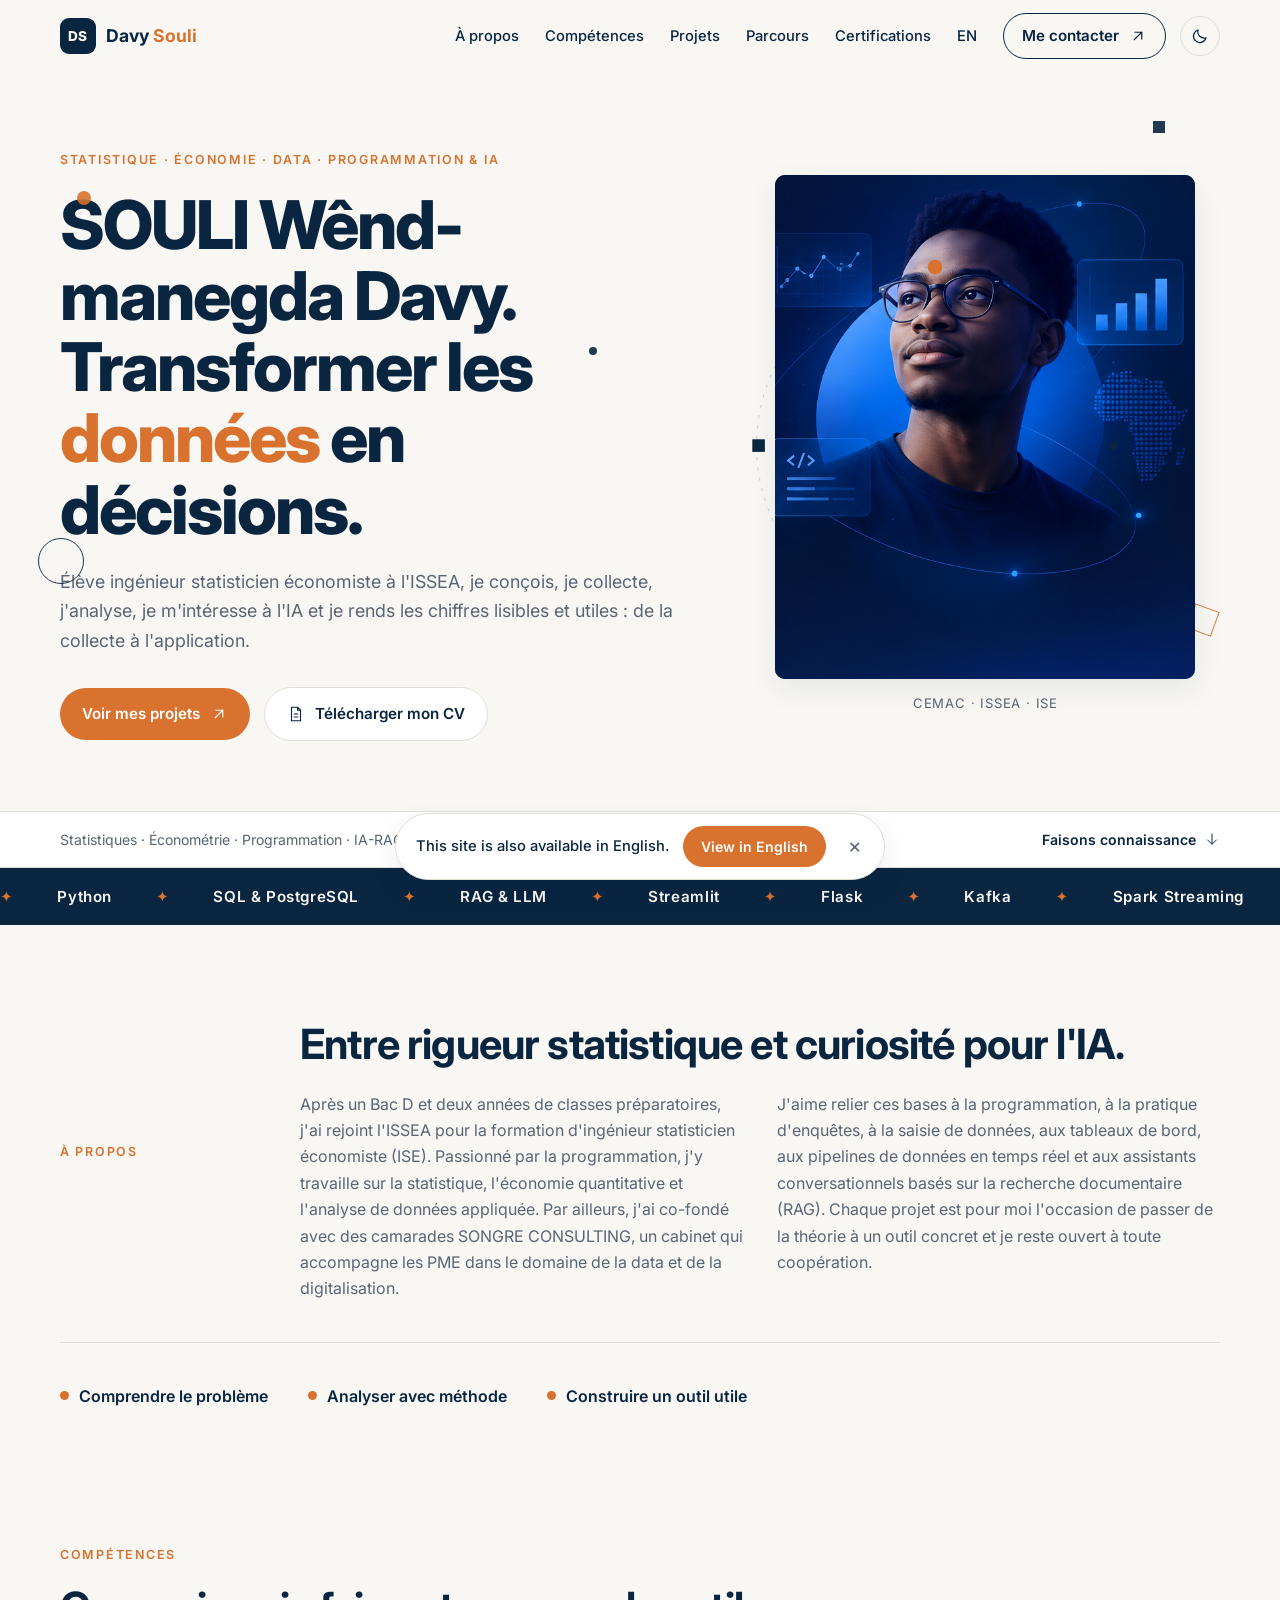
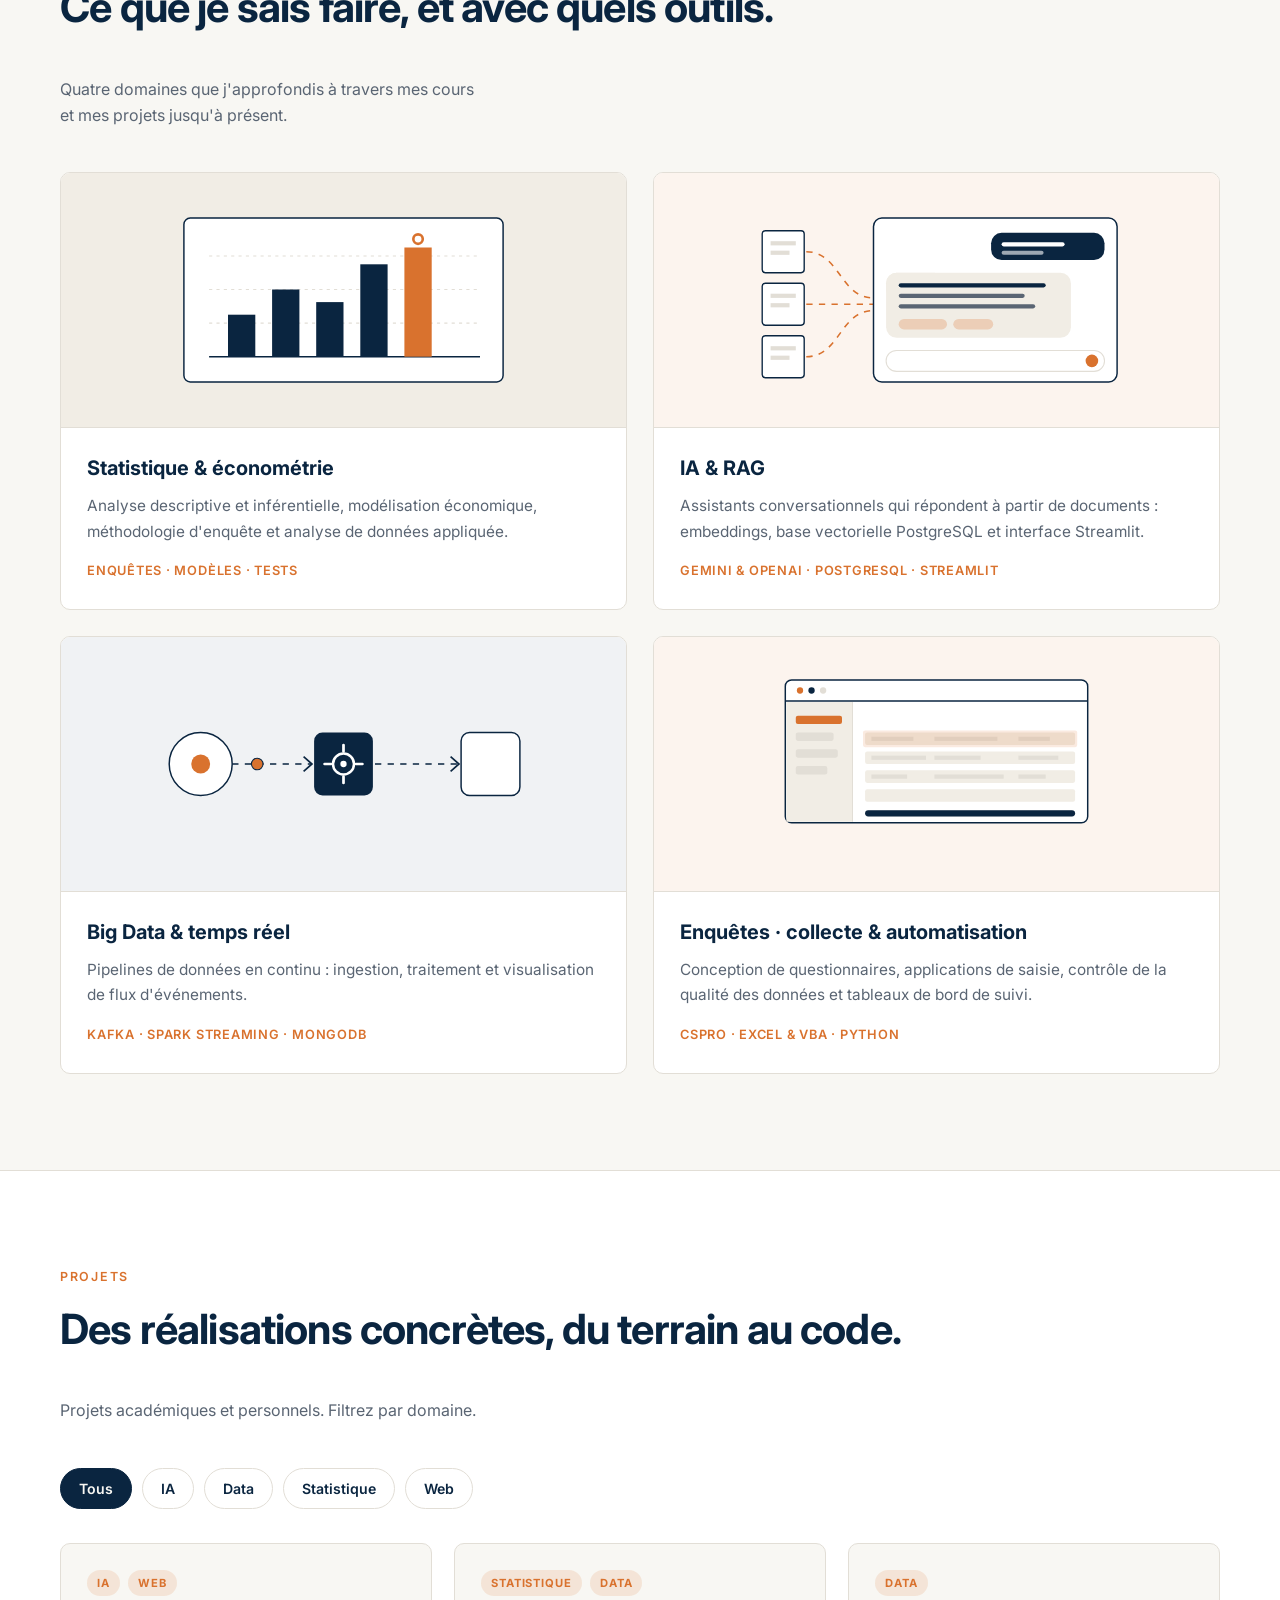
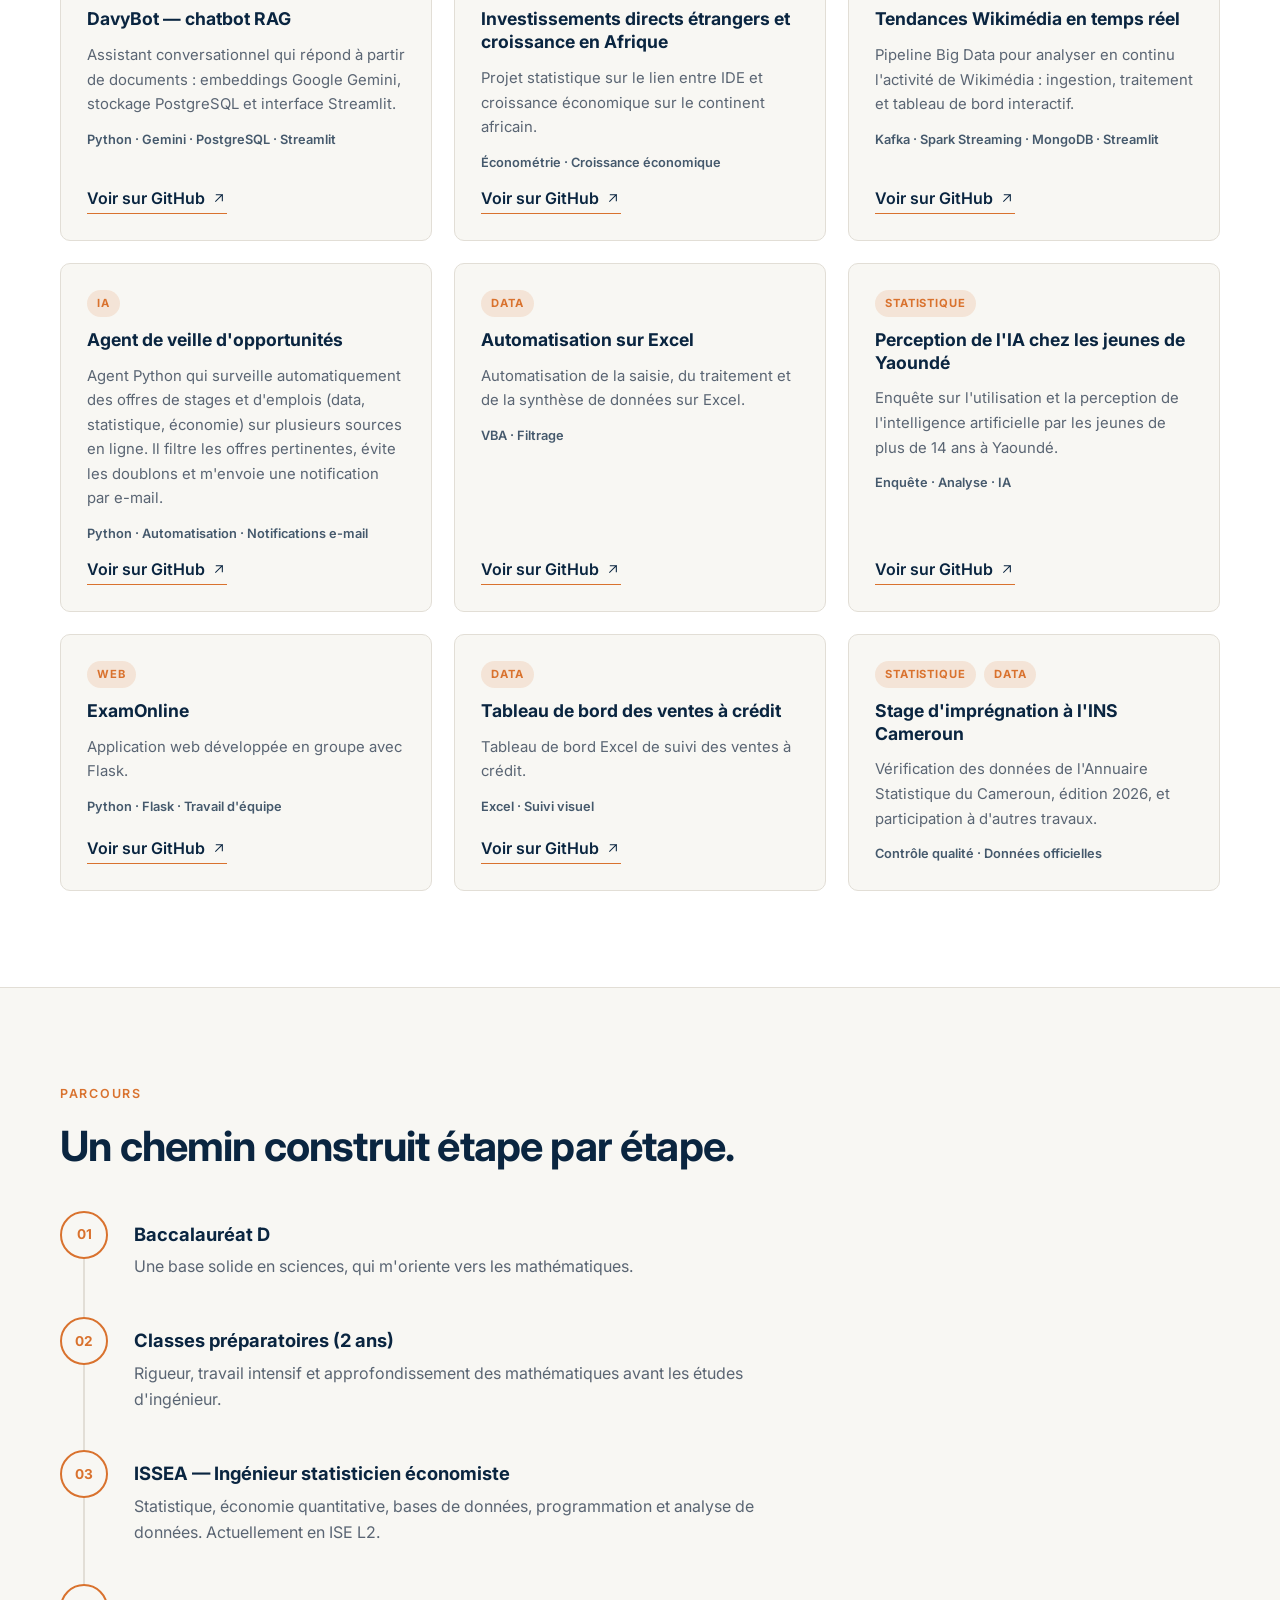
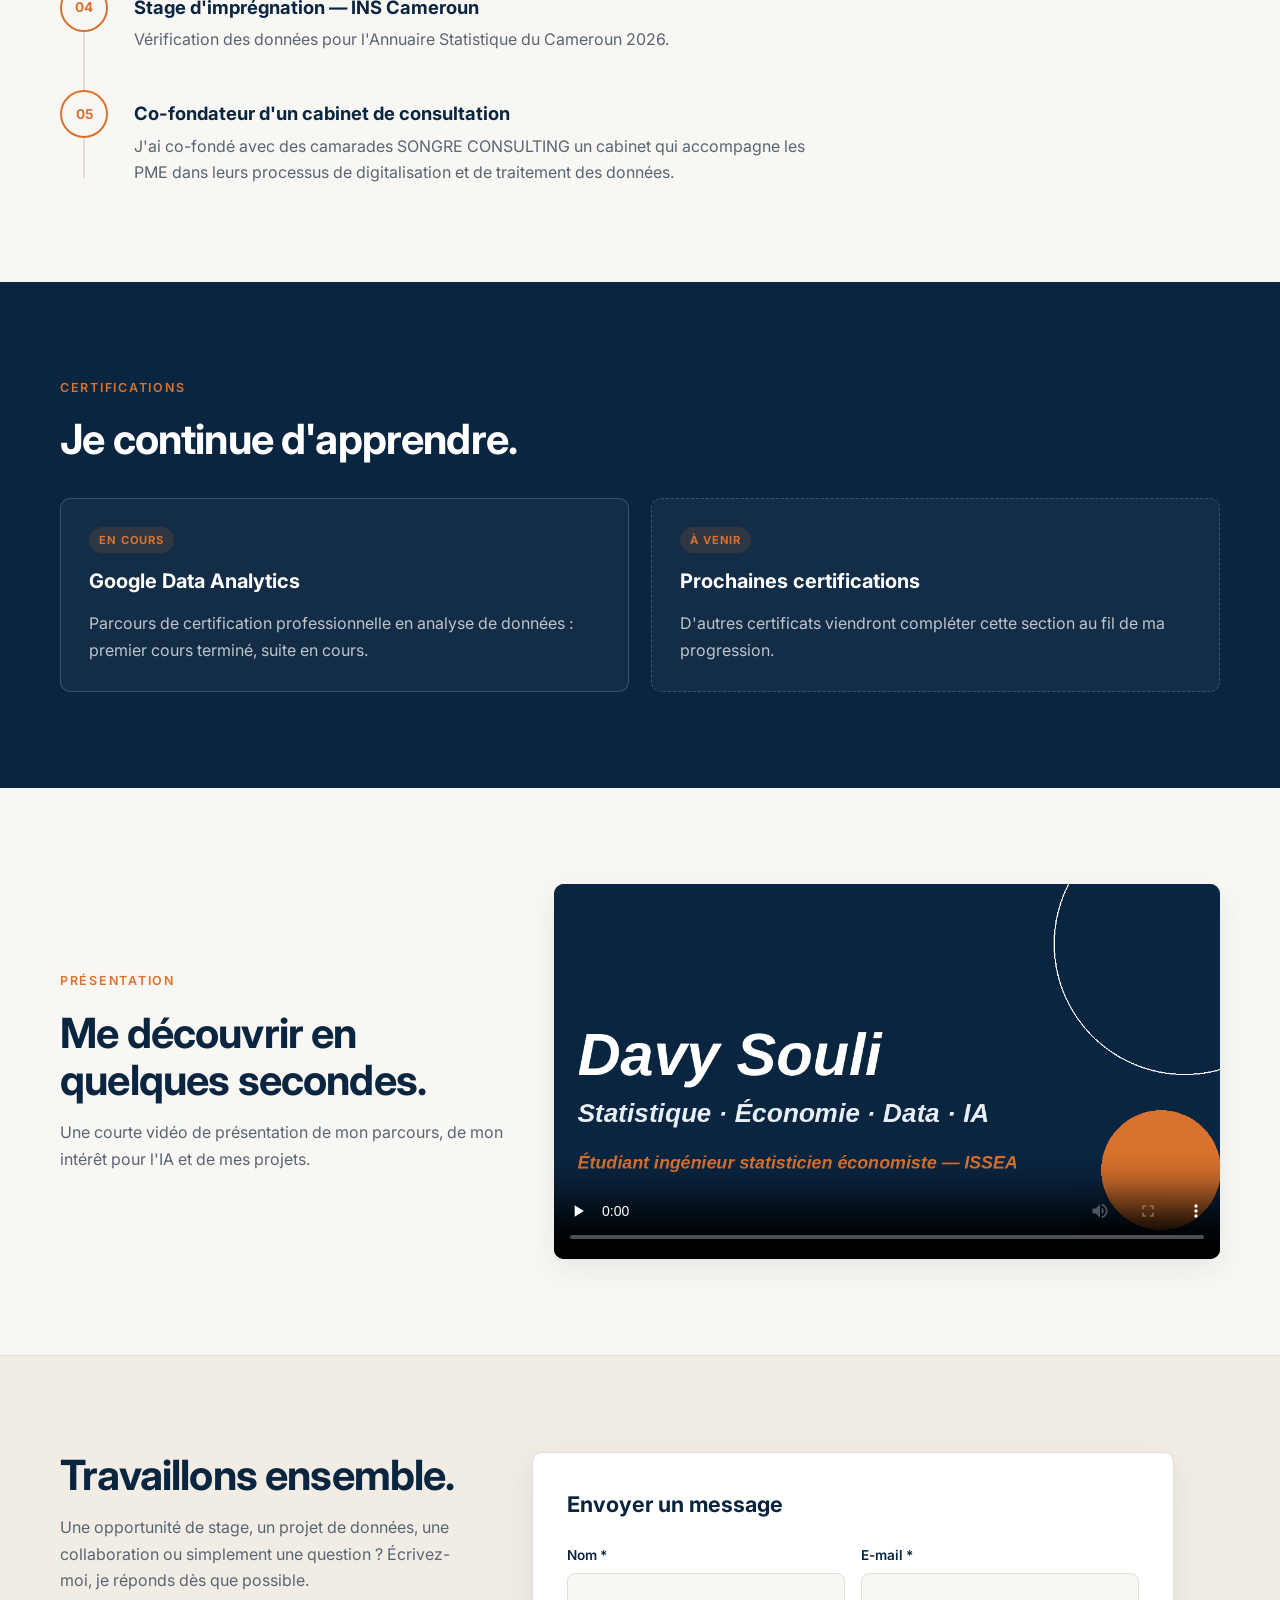
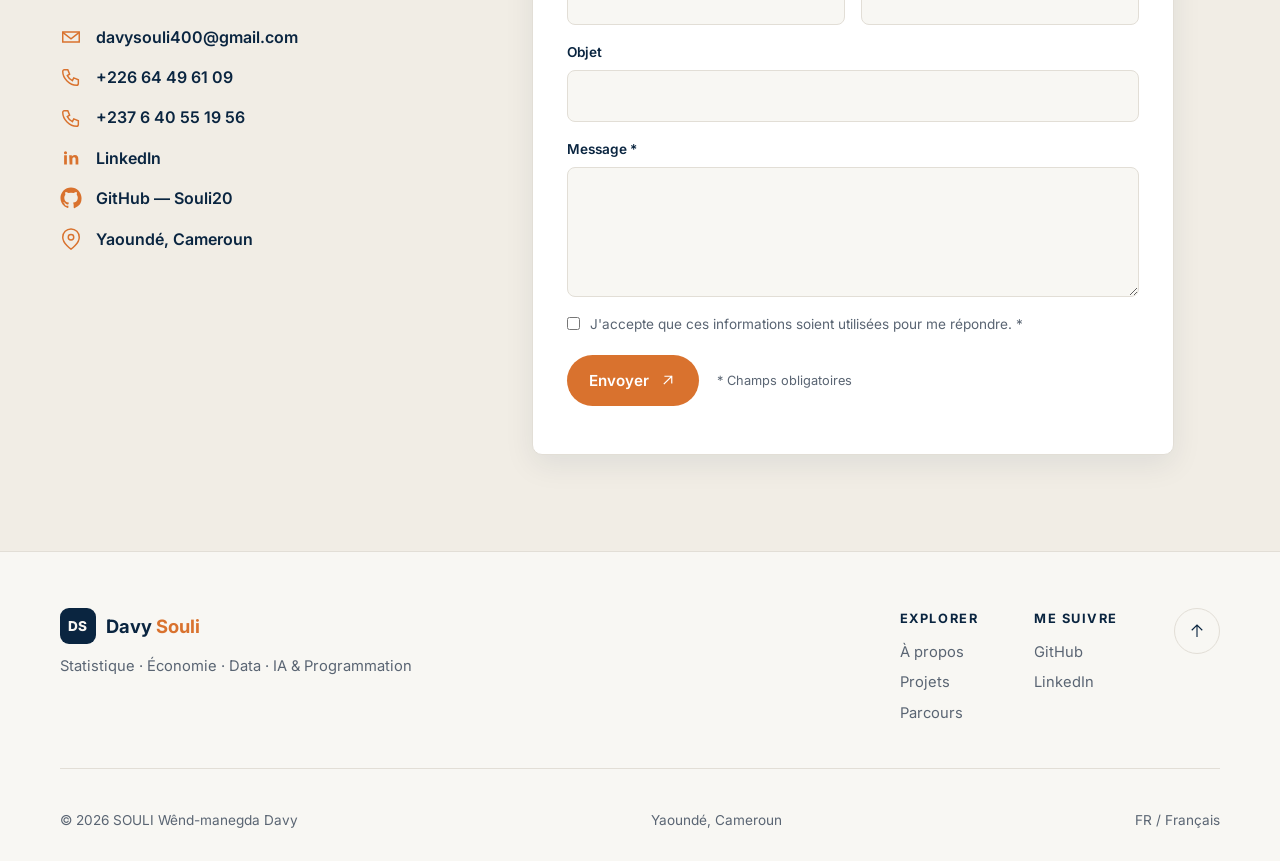
==== index.html @ 1dbe57d5 "Ajout du bandeau de langue" ====
<!DOCTYPE html>
<html lang="fr">
<head>
<meta charset="UTF-8">
<meta name="viewport" content="width=device-width, initial-scale=1, viewport-fit=cover">

<title>Davy Souli | Élève ingénieur statisticien économiste (ISSEA)</title>
<meta name="description" content="Portfolio de Davy Souli, élève ingénieur statisticien économiste à l'ISSEA : statistique, data science, IA (RAG) et Big Data.">
<meta name="author" content="Davy Souli">
<meta name="google-site-verification" content="dTtX0P2SXlmdeVynz155QUsNLPnaqSZs-mEBU37M_cE" />
<meta name="robots" content="index, follow, max-image-preview:large">
<link rel="canonical" href="https://souli20.github.io/porteflio/">

<link rel="alternate" hreflang="fr" href="https://souli20.github.io/porteflio/">
<link rel="alternate" hreflang="en" href="https://souli20.github.io/porteflio/en/">
<link rel="alternate" hreflang="x-default" href="https://souli20.github.io/porteflio/">

<!-- Open Graph -->
<meta property="og:type" content="website">
<meta property="og:url" content="https://souli20.github.io/porteflio/">
<meta property="og:title" content="Davy Souli | Statistique, Économie, Data &amp; IA">
<meta property="og:description" content="Portfolio d'un élève ingénieur statisticien économiste : projets, certifications et parcours.">
<meta property="og:image" content="https://souli20.github.io/porteflio/assets/img/og-image.png">
<meta property="og:image:width" content="1200">
<meta property="og:image:height" content="630">
<meta property="og:image:alt" content="Portfolio de Davy Souli — Statistique, Économie, Data et IA">
<meta property="og:locale" content="fr_FR">
<meta property="og:locale:alternate" content="en_US">
<meta property="og:site_name" content="Portfolio de Davy Souli">

<!-- Twitter / X -->
<meta name="twitter:card" content="summary_large_image">
<meta name="twitter:title" content="Davy Souli | Statistique, Économie, Data &amp; IA">
<meta name="twitter:description" content="Portfolio d'un élève ingénieur statisticien économiste : projets, certifications et parcours.">
<meta name="twitter:image" content="https://souli20.github.io/porteflio/assets/img/og-image.png">

<meta name="theme-color" content="#0A2540">
<link rel="icon" href="assets/img/davy_im.jpeg" type="image/jpeg">
<link rel="apple-touch-icon" href="assets/img/davy_im.jpeg">
<link rel="manifest" href="site.webmanifest">

<link rel="preconnect" href="https://fonts.googleapis.com">
<link rel="preconnect" href="https://fonts.gstatic.com" crossorigin>
<link href="https://fonts.googleapis.com/css2?family=Inter:wght@400;500;600;700;800&display=swap" rel="stylesheet">

<script>
  document.documentElement.classList.add('js');
  try { var t = localStorage.getItem('theme'); if (t) document.documentElement.setAttribute('data-theme', t); } catch (e) {}
</script>
<link rel="stylesheet" href="assets/css/style.css">

<script type="application/ld+json">
{
  "@context": "https://schema.org",
  "@graph": [
    {
      "@type": "Person",
      "@id": "https://souli20.github.io/porteflio/#person",
      "name": "Davy Souli",
      "alternateName": ["SOULI Wênd-Manegda Davy", "Wênd-Manegda Davy Souli"],
      "url": "https://souli20.github.io/porteflio/",
      "jobTitle": "Élève ingénieur statisticien économiste",
      "affiliation": {
        "@type": "EducationalOrganization",
        "name": "Institut Sous-régional de Statistique et d'Économie Appliquée (ISSEA)"
      },
      "knowsAbout": ["Statistique", "Économie quantitative", "Data science", "Intelligence artificielle", "RAG", "Big Data", "Analyse de données", "Programmation"],
      "sameAs": [
        "https://github.com/Souli20",
        "https://www.linkedin.com/in/davy-souli-b00907375"
      ]
    },
    {
      "@type": "WebSite",
      "@id": "https://souli20.github.io/porteflio/#website",
      "url": "https://souli20.github.io/porteflio/",
      "name": "Portfolio de Davy Souli",
      "inLanguage": "fr-FR",
      "publisher": { "@id": "https://souli20.github.io/porteflio/#person" }
    },
    {
      "@type": "ProfilePage",
      "@id": "https://souli20.github.io/porteflio/#webpage",
      "url": "https://souli20.github.io/porteflio/",
      "name": "Davy Souli — Portfolio",
      "isPartOf": { "@id": "https://souli20.github.io/porteflio/#website" },
      "mainEntity": { "@id": "https://souli20.github.io/porteflio/#person" },
      "inLanguage": "fr-FR"
    }
  ]
}
</script>
</head>

<body id="top">
<div id="prog" aria-hidden="true"></div>

<svg width="0" height="0" style="position:absolute" aria-hidden="true" focusable="false">
  <symbol id="i-arrow-ur" viewBox="0 0 24 24"><path d="M7 17 17 7M8 7h9v9" fill="none" stroke="currentColor" stroke-width="1.6" stroke-linecap="square"/></symbol>
  <symbol id="i-arrow-down" viewBox="0 0 24 24"><path d="M12 4v16M5 13l7 7 7-7" fill="none" stroke="currentColor" stroke-width="1.5"/></symbol>
  <symbol id="i-arrow-up" viewBox="0 0 24 24"><path d="M12 20V4M5 11l7-7 7 7" fill="none" stroke="currentColor" stroke-width="1.5"/></symbol>
  <symbol id="i-chevron" viewBox="0 0 24 24"><path d="m6 9 6 6 6-6" fill="none" stroke="currentColor" stroke-width="1.6"/></symbol>
  <symbol id="i-moon" viewBox="0 0 24 24"><path d="M20 14.5A8.5 8.5 0 0 1 9.5 4a8.5 8.5 0 1 0 10.5 10.5z" fill="none" stroke="currentColor" stroke-width="1.6" stroke-linejoin="round"/></symbol>
  <symbol id="i-github" viewBox="0 0 24 24"><path d="M12 .5C5.65.5.5 5.65.5 12c0 5.08 3.29 9.39 7.86 10.91.58.1.79-.25.79-.56v-2c-3.2.7-3.87-1.37-3.87-1.37-.52-1.33-1.28-1.69-1.28-1.69-1.04-.71.08-.7.08-.7 1.15.08 1.76 1.18 1.76 1.18 1.03 1.76 2.7 1.25 3.36.96.1-.75.4-1.25.73-1.54-2.55-.29-5.24-1.28-5.24-5.68 0-1.25.45-2.28 1.18-3.08-.12-.29-.51-1.46.11-3.04 0 0 .97-.31 3.17 1.18a11 11 0 0 1 5.78 0c2.2-1.49 3.17-1.18 3.17-1.18.62 1.58.23 2.75.11 3.04.74.8 1.18 1.83 1.18 3.08 0 4.41-2.7 5.38-5.26 5.67.41.36.78 1.06.78 2.14v3.17c0 .31.21.67.8.56A11.5 11.5 0 0 0 23.5 12C23.5 5.65 18.35.5 12 .5z" fill="currentColor"/></symbol>
  <symbol id="i-linkedin" viewBox="0 0 24 24"><path d="M4.500 9h3v10h-3zM6 4.500a1.700 1.700 0 1 1 0 3.400 1.700 1.700 0 0 1 0-3.400zM10 9h2.900v1.400c.5-.9 1.600-1.700 3.200-1.700 3 0 3.900 1.900 3.900 4.700V19h-3v-5c0-1.300-.1-2.700-1.700-2.700s-1.800 1.300-1.800 2.600V19h-3z" fill="currentColor"/></symbol>
  <symbol id="i-mail" viewBox="0 0 24 24"><path d="M3 6.500h18v11H3z M3 7l9 7 9-7" fill="none" stroke="currentColor" stroke-width="1.6"/></symbol>
  <symbol id="i-pin" viewBox="0 0 24 24"><path d="M21 10c0 7-9 13-9 13s-9-6-9-13a9 9 0 0 1 18 0z" fill="none" stroke="currentColor" stroke-width="1.6"/><circle cx="12" cy="10" r="3" fill="none" stroke="currentColor" stroke-width="1.6"/></symbol>
  <symbol id="i-doc" viewBox="0 0 24 24"><path d="M6 3h8l4 4v14H6z M14 3v4h4 M9 12h6 M9 16h6" fill="none" stroke="currentColor" stroke-width="1.5" stroke-linejoin="round"/></symbol>
</svg>

<a class="skip" href="#main">Aller au contenu</a>

<header class="nav" id="nav">
  <div class="wrap nav-in">
    <a class="brand" href="#top" aria-label="Davy Souli — Retour à l'accueil">
      <span class="brand-mark" aria-hidden="true">DS</span>
      <span class="brand-text">Davy<span class="accent"> Souli</span></span>
    </a>
    <nav class="nav-links" id="nav-links" aria-label="Navigation principale">
      <a href="#a-propos">À propos</a>
      <a href="#competences">Compétences</a>
      <a href="#projets">Projets</a>
      <a href="#parcours">Parcours</a>
      <a href="#certifications">Certifications</a>
      <a href="en/index.html" hreflang="en" lang="en">EN</a>
      <a class="btn btn-ghost" href="#contact"><span>Me contacter</span><svg aria-hidden="true"><use href="#i-arrow-ur"/></svg></a>
    </nav>
    <button class="icon-btn" id="theme-toggle" type="button" aria-label="Basculer entre mode clair et sombre"><svg aria-hidden="true"><use href="#i-moon"/></svg></button>
    <button class="nav-toggle" id="nav-toggle" type="button" aria-expanded="false" aria-controls="nav-links" aria-label="Ouvrir le menu"><span></span><span></span></button>
  </div>
</header>

<main id="main">

<!-- ACCUEIL -->
<section class="s-hero" id="accueil">
  <div class="shapes" aria-hidden="true"><i></i><i></i><i></i><i></i><i></i></div>
  <div class="wrap hero-grid">
    <div class="hero-text">
      <p class="eyebrow">Statistique · Économie · Data · Programmation &amp; IA</p>
      <h1>SOULI Wênd-manegda Davy.<br>Transformer les <span class="accent">données</span> en décisions.</h1>
      <p class="lead">Élève ingénieur statisticien économiste à l'ISSEA, je conçois, je collecte, j'analyse, je m'intéresse à l'IA et je rends les chiffres lisibles et utiles : de la collecte à l'application.</p>
      <div class="actions">
        <a class="btn btn-orange" href="#projets"><span>Voir mes projets</span><svg aria-hidden="true"><use href="#i-arrow-ur"/></svg></a>
        <a class="btn btn-line" href="assets/docs/cv-davy-souli.pdf" download><svg aria-hidden="true"><use href="#i-doc"/></svg><span>Télécharger mon CV</span></a>
      </div>
    </div>
    <figure class="hero-fig">
      <div class="portrait">
        <span class="initials" aria-hidden="true">DS</span>
        <img src="assets/img/im_accueil.png" width="520" height="620" alt="Portrait de Davy Souli" fetchpriority="high" onerror="this.remove()">
      </div>
      <svg class="orbit" viewBox="0 0 400 400" aria-hidden="true">
        <circle cx="200" cy="200" r="170" fill="none" stroke="currentColor" stroke-opacity=".18" stroke-dasharray="3 7"/>
        <g class="spin"><circle cx="200" cy="30" r="7" fill="#D9722E"/><circle cx="370" cy="200" r="4" fill="#0A2540"/><rect x="26" y="194" width="12" height="12" fill="#0A2540"/></g>
      </svg>
      <figcaption>CEMAC · ISSEA · ISE</figcaption>
    </figure>
  </div>
  <div class="strip">
    <div class="wrap strip-in">
      <p>Statistiques · Économétrie · Programmation · IA-RAG · Big Data</p>
      <a href="#a-propos">Faisons connaissance<svg aria-hidden="true"><use href="#i-arrow-down"/></svg></a>
    </div>
  </div>
</section>

<div class="marq" aria-hidden="true">
  <div class="marq-track">
    <span>Python</span><span>SQL &amp; PostgreSQL</span><span>RAG &amp; LLM</span><span>Streamlit</span><span>Flask</span><span>Kafka</span><span>Spark Streaming</span><span>MongoDB</span><span>CSPro</span><span>Excel &amp; VBA</span><span>Économétrie</span><span>Enquêtes</span>
    <span>Python</span><span>SQL &amp; PostgreSQL</span><span>RAG &amp; LLM</span><span>Streamlit</span><span>Flask</span><span>Kafka</span><span>Spark Streaming</span><span>MongoDB</span><span>CSPro</span><span>Excel &amp; VBA</span><span>Économétrie</span><span>Enquêtes</span>
  </div>
</div>

<!-- À PROPOS -->
<section class="s-about" id="a-propos">
  <div class="wrap about-grid">
    <p class="eyebrow">À propos</p>
    <div class="about-main">
      <h2 class="h2 rv">Entre rigueur statistique et curiosité pour l'IA.</h2>
      <div class="two-col rv">
        <p>Après un Bac D et deux années de classes préparatoires, j'ai rejoint l'ISSEA pour la formation d'ingénieur statisticien économiste (ISE). Passionné par la programmation, j'y travaille sur la statistique, l'économie quantitative et l'analyse de données appliquée. Par ailleurs, j'ai co-fondé avec des camarades SONGRE CONSULTING, un cabinet qui accompagne les PME dans le domaine de la data et de la digitalisation.</p>
        <p>J'aime relier ces bases à la programmation, à la pratique d'enquêtes, à la saisie de données, aux tableaux de bord, aux pipelines de données en temps réel et aux assistants conversationnels basés sur la recherche documentaire (RAG). Chaque projet est pour moi l'occasion de passer de la théorie à un outil concret et je reste ouvert à toute coopération.</p>
      </div>
    </div>
  </div>
  <div class="wrap">
    <hr class="rule">
    <ul class="intents rv">
      <li>Comprendre le problème</li>
      <li>Analyser avec méthode</li>
      <li>Construire un outil utile</li>
    </ul>
  </div>
</section>

<!-- COMPÉTENCES -->
<section class="s-skills" id="competences">
  <div class="wrap">
    <p class="eyebrow">Compétences</p>
    <div class="sv-head">
      <h2 class="h2 rv">Ce que je sais faire, et avec quels outils.</h2>
      <p class="muted rv">Quatre domaines que j'approfondis à travers mes cours et mes projets jusqu'à présent.</p>
    </div>

    <div class="cards">

      <article class="card rv">
        <div class="card-art t1">
          <svg class="art" viewBox="0 0 400 200" role="img" aria-label="Illustration animée : graphique statistique en construction">
            <g class="bob">
              <rect x="48" y="22" width="304" height="156" rx="6" fill="var(--paper)" stroke="var(--navy)" stroke-width="1.4"/>
              <g stroke="var(--line)" stroke-width="1" stroke-dasharray="3 4"><path d="M72 122H330M72 90H330M72 58H330"/></g>
              <path d="M72 154H330" stroke="var(--navy)" stroke-width="1.4"/>
              <rect class="bb b1" x="90" y="114" width="26" height="40" fill="var(--navy)"/>
              <rect class="bb b2" x="132" y="90" width="26" height="64" fill="var(--navy)"/>
              <rect class="bb b3" x="174" y="102" width="26" height="52" fill="var(--navy)"/>
              <rect class="bb b4" x="216" y="66" width="26" height="88" fill="var(--navy)"/>
              <rect class="bb b5" x="258" y="50" width="26" height="104" fill="var(--orange)"/>
              <path class="ln" d="M103 104 145 80l42 12 42-36 42-14" fill="none" stroke="var(--orange)" stroke-width="3" stroke-linecap="round" stroke-linejoin="round"/>
              <circle class="pt" cx="271" cy="42" r="4.500" fill="var(--paper)" stroke="var(--orange)" stroke-width="2.500"/>
            </g>
          </svg>
        </div>
        <div class="card-body">
          <h3>Statistique &amp; économétrie</h3>
          <p>Analyse descriptive et inférentielle, modélisation économique, méthodologie d'enquête et analyse de données appliquée.</p>
          <p class="card-foot">Enquêtes · Modèles · Tests</p>
        </div>
      </article>

      <article class="card rv">
        <div class="card-art t2">
          <svg class="art" viewBox="0 0 400 200" role="img" aria-label="Illustration animée : un agent IA qui répond à partir de documents">
            <g fill="var(--paper)" stroke="var(--navy)" stroke-width="1.3">
              <rect class="bob" x="34" y="34" width="40" height="40" rx="3"/><rect class="bob d2" x="34" y="84" width="40" height="40" rx="3"/><rect class="bob d3" x="34" y="134" width="40" height="40" rx="3"/>
            </g>
            <g fill="var(--line)"><rect x="42" y="44" width="24" height="4"/><rect x="42" y="53" width="18" height="4"/><rect x="42" y="94" width="24" height="4"/><rect x="42" y="103" width="18" height="4"/><rect x="42" y="144" width="24" height="4"/><rect x="42" y="153" width="18" height="4"/></g>
            <g class="dash" fill="none" stroke="var(--orange)" stroke-width="1.500"><path d="M76 54C108 54 108 98 140 98"/><path d="M76 104H140"/><path d="M76 154C108 154 108 110 140 110"/></g>
            <rect x="140" y="22" width="232" height="156" rx="8" fill="var(--paper)" stroke="var(--navy)" stroke-width="1.4"/>
            <g class="m1"><rect x="252" y="36" width="108" height="26" rx="10" fill="var(--navy)"/><rect x="262" y="45" width="60" height="4" rx="2" fill="#fff"/><rect x="262" y="53" width="40" height="4" rx="2" fill="#fff" opacity=".6"/></g>
            <g class="m2"><rect x="152" y="74" width="56" height="26" rx="10" fill="var(--soft)"/><circle class="td" cx="168" cy="87" r="3" fill="var(--navy)"/><circle class="td td2" cx="180" cy="87" r="3" fill="var(--navy)"/><circle class="td td3" cx="192" cy="87" r="3" fill="var(--navy)"/></g>
            <g class="m3"><rect x="152" y="74" width="176" height="62" rx="10" fill="var(--soft)"/><rect x="164" y="84" width="140" height="4" rx="2" fill="var(--navy)"/><rect x="164" y="94" width="120" height="4" rx="2" fill="var(--muted)"/><rect x="164" y="104" width="130" height="4" rx="2" fill="var(--muted)"/><rect x="164" y="118" width="46" height="10" rx="5" fill="var(--orange)" opacity=".25"/><rect x="216" y="118" width="38" height="10" rx="5" fill="var(--orange)" opacity=".25"/></g>
            <rect x="152" y="148" width="208" height="20" rx="10" fill="none" stroke="var(--line)"/><circle class="pulse" cx="348" cy="158" r="6" fill="var(--orange)"/>
          </svg>
        </div>
        <div class="card-body">
          <h3>IA &amp; RAG</h3>
          <p>Assistants conversationnels qui répondent à partir de documents : embeddings, base vectorielle PostgreSQL et interface Streamlit.</p>
          <p class="card-foot">Gemini &amp; OpenAI · PostgreSQL · Streamlit</p>
        </div>
      </article>

      <article class="card rv">
        <div class="card-art t3">
          <svg class="art" viewBox="0 0 400 200" role="img" aria-label="Illustration animée : un flux de données traité en trois étapes">
            <g class="bob">
              <path class="flow" d="M94 100H170M230 100H310" fill="none" stroke="var(--navy)" stroke-width="1.600"/>
              <path d="M162 93l8 7-8 7M302 93l8 7-8 7" fill="none" stroke="var(--navy)" stroke-width="1.600"/>
              <circle cx="64" cy="100" r="30" fill="var(--paper)" stroke="var(--navy)" stroke-width="1.400"/>
              <circle cx="64" cy="100" r="9" fill="var(--orange)"/>
              <rect x="172" y="70" width="56" height="60" rx="8" fill="var(--navy)"/>
              <g class="gear"><circle cx="200" cy="100" r="10" fill="none" stroke="#fff" stroke-width="2.400"/><circle cx="200" cy="100" r="3" fill="#fff"/><path d="M200 82v6M200 112v6M182 100h6M212 100h6" stroke="#fff" stroke-width="2.600" stroke-linecap="round"/></g>
              <g class="n3"><rect x="312" y="70" width="56" height="60" rx="8" fill="var(--paper)" stroke="var(--navy)" stroke-width="1.400"/><path class="tick" d="M328 100l9 9 17-20" fill="none" stroke="var(--orange)" stroke-width="3.400" stroke-linecap="round" stroke-linejoin="round"/></g>
              <circle r="5.500" fill="var(--orange)" stroke="var(--navy)" stroke-width="1"><animateMotion dur="3.200s" repeatCount="indefinite" path="M94 100H312"/></circle>
            </g>
          </svg>
        </div>
        <div class="card-body">
          <h3>Big Data &amp; temps réel</h3>
          <p>Pipelines de données en continu : ingestion, traitement et visualisation de flux d'événements.</p>
          <p class="card-foot">Kafka · Spark Streaming · MongoDB</p>
        </div>
      </article>

      <article class="card rv">
        <div class="card-art t2">
          <svg class="art" viewBox="0 0 400 200" role="img" aria-label="Illustration animée : un formulaire d'enquête et son tableau de bord">
            <g class="bob">
              <rect x="56" y="20" width="288" height="136" rx="6" fill="var(--paper)" stroke="var(--navy)" stroke-width="1.400"/>
              <path d="M56 40h288" stroke="var(--navy)" stroke-width="1.400"/>
              <circle cx="70" cy="30" r="3" fill="var(--orange)"/><circle cx="81" cy="30" r="3" fill="var(--navy)"/><circle cx="92" cy="30" r="3" fill="var(--line)"/>
              <rect x="57" y="41" width="63" height="114" fill="var(--soft)"/><path d="M120 41v114" stroke="var(--line)"/>
              <rect x="66" y="54" width="44" height="8" rx="2" fill="var(--orange)"/><rect x="66" y="70" width="36" height="8" rx="2" fill="var(--line)"/><rect x="66" y="86" width="40" height="8" rx="2" fill="var(--line)"/><rect x="66" y="102" width="30" height="8" rx="2" fill="var(--line)"/>
              <g fill="var(--soft)"><rect x="132" y="70" width="200" height="12" rx="2"/><rect x="132" y="88" width="200" height="12" rx="2"/><rect x="132" y="106" width="200" height="12" rx="2"/><rect x="132" y="124" width="200" height="12" rx="2"/></g>
              <g fill="var(--line)"><rect x="138" y="74" width="40" height="4"/><rect x="198" y="74" width="60" height="4"/><rect x="278" y="74" width="30" height="4"/><rect x="138" y="92" width="52" height="4"/><rect x="198" y="92" width="44" height="4"/><rect x="278" y="92" width="38" height="4"/><rect x="138" y="110" width="34" height="4"/><rect x="198" y="110" width="66" height="4"/><rect x="278" y="110" width="26" height="4"/></g>
              <rect class="hl" x="130" y="68" width="204" height="16" rx="2" fill="var(--orange)" opacity=".15"/>
              <rect x="132" y="144" width="200" height="6" rx="3" fill="var(--soft)"/>
              <rect class="loadbar" x="132" y="144" width="200" height="6" rx="3" fill="var(--navy)"/>
            </g>
          </svg>
        </div>
        <div class="card-body">
          <h3>Enquêtes · collecte &amp; automatisation</h3>
          <p>Conception de questionnaires, applications de saisie, contrôle de la qualité des données et tableaux de bord de suivi.</p>
          <p class="card-foot">CSPro · Excel &amp; VBA · Python</p>
        </div>
      </article>

    </div>
  </div>
</section>

<!-- PROJETS -->
<section class="s-projects" id="projets">
  <div class="wrap">
    <p class="eyebrow">Projets</p>
    <div class="sv-head">
      <h2 class="h2 rv">Des réalisations concrètes, du terrain au code.</h2>
      <p class="muted rv">Projets académiques et personnels. Filtrez par domaine.</p>
    </div>

    <div class="filters rv" role="group" aria-label="Filtrer les projets">
      <button type="button" class="chip on" data-f="all" aria-pressed="true">Tous</button>
      <button type="button" class="chip" data-f="ia" aria-pressed="false">IA</button>
      <button type="button" class="chip" data-f="data" aria-pressed="false">Data</button>
      <button type="button" class="chip" data-f="stat" aria-pressed="false">Statistique</button>
      <button type="button" class="chip" data-f="web" aria-pressed="false">Web</button>
    </div>

    <div class="projects" id="project-grid">

      <article class="proj rv" data-cat="ia web">
        <p class="tags"><span>IA</span><span>Web</span></p>
        <h3>DavyBot — chatbot RAG</h3>
        <p>Assistant conversationnel qui répond à partir de documents : embeddings Google Gemini, stockage PostgreSQL et interface Streamlit.</p>
        <p class="stack">Python · Gemini · PostgreSQL · Streamlit</p>
        <a class="link-u" href="https://github.com/Souli20/Chatbot_RAG" target="_blank" rel="noopener">Voir sur GitHub <svg aria-hidden="true"><use href="#i-arrow-ur"/></svg></a>
      </article>

      <article class="proj rv" data-cat="stat data">
        <p class="tags"><span>Statistique</span><span>Data</span></p>
        <h3>Investissements directs étrangers et croissance en Afrique</h3>
        <p>Projet statistique sur le lien entre IDE et croissance économique sur le continent africain.</p>
        <p class="stack">Économétrie · Croissance économique</p>
        <a class="link-u" href="https://github.com/Souli20/ide-croissance-afrique" target="_blank" rel="noopener">Voir sur GitHub <svg aria-hidden="true"><use href="#i-arrow-ur"/></svg></a>
      </article>

      <article class="proj rv" data-cat="data">
        <p class="tags"><span>Data</span></p>
        <h3>Tendances Wikimédia en temps réel</h3>
        <p>Pipeline Big Data pour analyser en continu l'activité de Wikimédia : ingestion, traitement et tableau de bord interactif.</p>
        <p class="stack">Kafka · Spark Streaming · MongoDB · Streamlit</p>
        <a class="link-u" href="https://github.com/Souli20/Tendance-Wikim-dia" target="_blank" rel="noopener">Voir sur GitHub <svg aria-hidden="true"><use href="#i-arrow-ur"/></svg></a>
      </article>

      <article class="proj rv" data-cat="ia">
        <p class="tags"><span>IA</span></p>
        <h3>Agent de veille d'opportunités</h3>
        <p>Agent Python qui surveille automatiquement des offres de stages et d'emplois (data, statistique, économie) sur plusieurs sources en ligne. Il filtre les offres pertinentes, évite les doublons et m'envoie une notification par e-mail.</p>
        <p class="stack">Python · Automatisation · Notifications e-mail</p>
        <a class="link-u" href="https://github.com/Souli20/Agent_annonceur" target="_blank" rel="noopener">Voir sur GitHub <svg aria-hidden="true"><use href="#i-arrow-ur"/></svg></a>
      </article>

      <article class="proj rv" data-cat="data">
        <p class="tags"><span>Data</span></p>
        <h3>Automatisation sur Excel</h3>
        <p>Automatisation de la saisie, du traitement et de la synthèse de données sur Excel.</p>
        <p class="stack">VBA · Filtrage</p>
        <a class="link-u" href="https://github.com/Souli20/gestion-individus-vba" target="_blank" rel="noopener">Voir sur GitHub <svg aria-hidden="true"><use href="#i-arrow-ur"/></svg></a>
      </article>

      <article class="proj rv" data-cat="stat">
        <p class="tags"><span>Statistique</span></p>
        <h3>Perception de l'IA chez les jeunes de Yaoundé</h3>
        <p>Enquête sur l'utilisation et la perception de l'intelligence artificielle par les jeunes de plus de 14 ans à Yaoundé.</p>
        <p class="stack">Enquête · Analyse · IA</p>
        <a class="link-u" href="https://github.com/Souli20" target="_blank" rel="noopener">Voir sur GitHub <svg aria-hidden="true"><use href="#i-arrow-ur"/></svg></a>
      </article>

      <article class="proj rv" data-cat="web">
        <p class="tags"><span>Web</span></p>
        <h3>ExamOnline</h3>
        <p>Application web développée en groupe avec Flask.</p>
        <p class="stack">Python · Flask · Travail d'équipe</p>
        <a class="link-u" href="https://github.com/Souli20" target="_blank" rel="noopener">Voir sur GitHub <svg aria-hidden="true"><use href="#i-arrow-ur"/></svg></a>
      </article>

      <article class="proj rv" data-cat="data stat">
        <p class="tags"><span>Data</span></p>
        <h3>Tableau de bord des ventes à crédit</h3>
        <p>Tableau de bord Excel de suivi des ventes à crédit.</p>
        <p class="stack">Excel · Suivi visuel</p>
        <a class="link-u" href="https://github.com/Souli20/tableau-bord-ventes-credit" target="_blank" rel="noopener">Voir sur GitHub <svg aria-hidden="true"><use href="#i-arrow-ur"/></svg></a>
      </article>

      <article class="proj rv" data-cat="stat data">
        <p class="tags"><span>Statistique</span><span>Data</span></p>
        <h3>Stage d'imprégnation à l'INS Cameroun</h3>
        <p>Vérification des données de l'Annuaire Statistique du Cameroun, édition 2026, et participation à d'autres travaux.</p>
        <p class="stack">Contrôle qualité · Données officielles</p>
      </article>

    </div>
  </div>
</section>

<!-- PARCOURS -->
<section class="s-path" id="parcours">
  <div class="wrap">
    <p class="eyebrow">Parcours</p>
    <h2 class="h2 rv">Un chemin construit étape par étape.</h2>
    <ol class="timeline">
      <li class="rv"><span>01</span><div><h3>Baccalauréat D</h3><p>Une base solide en sciences, qui m'oriente vers les mathématiques.</p></div></li>
      <li class="rv"><span>02</span><div><h3>Classes préparatoires (2 ans)</h3><p>Rigueur, travail intensif et approfondissement des mathématiques avant les études d'ingénieur.</p></div></li>
      <li class="rv"><span>03</span><div><h3>ISSEA — Ingénieur statisticien économiste</h3><p>Statistique, économie quantitative, bases de données, programmation et analyse de données. Actuellement en ISE L2.</p></div></li>
      <li class="rv"><span>04</span><div><h3>Stage d'imprégnation — INS Cameroun</h3><p>Vérification des données pour l'Annuaire Statistique du Cameroun 2026.</p></div></li>
      <li class="rv"><span>05</span><div><h3>Co-fondateur d'un cabinet de consultation</h3><p>J'ai co-fondé avec des camarades SONGRE CONSULTING un cabinet qui accompagne les PME dans leurs processus de digitalisation et de traitement des données.</p></div></li>
    </ol>
  </div>
</section>

<!-- CERTIFICATIONS -->
<section class="s-cert" id="certifications">
  <div class="wrap">
    <p class="eyebrow light">Certifications</p>
    <h2 class="h2 rv">Je continue d'apprendre.</h2>
    <div class="certs">
      <article class="cert rv">
        <p class="tags"><span>En cours</span></p>
        <h3>Google Data Analytics</h3>
        <p>Parcours de certification professionnelle en analyse de données : premier cours terminé, suite en cours.</p>
      </article>
      <article class="cert cert-soon rv">
        <p class="tags"><span>À venir</span></p>
        <h3>Prochaines certifications</h3>
        <p>D'autres certificats viendront compléter cette section au fil de ma progression.</p>
      </article>
    </div>
  </div>
</section>

<!-- VIDÉO -->
<section class="s-video" id="video">
  <div class="wrap video-grid">
    <div class="video-text">
      <p class="eyebrow">Présentation</p>
      <h2 class="h2 rv">Me découvrir en quelques secondes.</h2>
      <p class="muted rv">Une courte vidéo de présentation de mon parcours, de mon intérêt pour l'IA et de mes projets.</p>
    </div>
    <div class="video-panel rv">
      <video id="promo-video" poster="assets/img/og-image.png" preload="none" playsinline controls>
        <source src="assets/video/presentation.mp4" type="video/mp4">
        Votre navigateur ne supporte pas la lecture vidéo.
      </video>
    </div>
  </div>
</section>

<!-- CONTACT -->
<section class="contact" id="contact">
  <div class="wrap contact-grid">
    <div class="contact-info rv">
      <h2>Travaillons ensemble.</h2>
      <p>Une opportunité de stage, un projet de données, une collaboration ou simplement une question ? Écrivez-moi, je réponds dès que possible.</p>
      <div class="info-list">
        <a href="mailto:davysouli400@gmail.com"><svg width="20" height="20" viewBox="0 0 24 24" fill="none" stroke="currentColor" stroke-width="1.6" aria-hidden="true"><path d="M3 6.5h18v11H3z"/><path d="M3 7l9 7 9-7"/></svg><span>davysouli400@gmail.com</span></a>
        <a href="tel:+22664496109"><svg width="20" height="20" viewBox="0 0 24 24" fill="none" stroke="currentColor" stroke-width="1.6" aria-hidden="true"><path d="M4.5 4h4l2 5-2.5 1.5a12 12 0 0 0 5.5 5.5L15 13l5 2v4c0 1-1 2-2 2C10.5 21 3 13.5 3 6c0-1 1-2 1.5-2z"/></svg><span>+226 64 49 61 09</span></a>
        <a href="tel:+237640551956"><svg width="20" height="20" viewBox="0 0 24 24" fill="none" stroke="currentColor" stroke-width="1.6" aria-hidden="true"><path d="M4.5 4h4l2 5-2.5 1.5a12 12 0 0 0 5.5 5.5L15 13l5 2v4c0 1-1 2-2 2C10.5 21 3 13.5 3 6c0-1 1-2 1.5-2z"/></svg><span>+237 6 40 55 19 56</span></a>
        <a href="https://www.linkedin.com/in/davy-souli-b00907375" target="_blank" rel="noopener"><svg aria-hidden="true"><use href="#i-linkedin"/></svg><span>LinkedIn</span></a>
        <a href="https://github.com/Souli20" target="_blank" rel="noopener"><svg aria-hidden="true"><use href="#i-github"/></svg><span>GitHub — Souli20</span></a>
        <div class="loc"><svg aria-hidden="true"><use href="#i-pin"/></svg><span>Yaoundé, Cameroun</span></div>
      </div>
    </div>

    <div class="form-wrap rv">
      <h2 class="form-title">Envoyer un message</h2>
      <form id="contact-form" action="https://formspree.io/f/moeenpwd" method="POST" novalidate>
        <input type="hidden" name="_subject" value="Nouveau message depuis le portfolio">
        <div class="row">
          <div class="field"><label for="nom">Nom *</label><input type="text" id="nom" name="nom" autocomplete="name" required></div>
          <div class="field"><label for="email">E-mail *</label><input type="email" id="email" name="email" autocomplete="email" required></div>
        </div>
        <div class="field"><label for="objet">Objet</label><input type="text" id="objet" name="objet"></div>
        <div class="field"><label for="message">Message *</label><textarea id="message" name="message" required></textarea></div>
        <label class="consent"><input type="checkbox" id="consent" name="consentement" value="oui" required><span>J'accepte que ces informations soient utilisées pour me répondre. *</span></label>
        <div class="send">
          <button type="submit" class="btn btn-orange" id="submit-btn"><span>Envoyer</span><svg aria-hidden="true"><use href="#i-arrow-ur"/></svg></button>
          <p class="req">* Champs obligatoires</p>
        </div>
        <div class="form-status" id="form-status" role="status" aria-live="polite"></div>
      </form>
    </div>
  </div>
</section>

</main>

<footer class="foot">
  <div class="wrap">
    <div class="foot-top">
      <div>
        <p class="foot-logo"><span class="brand-mark" aria-hidden="true">DS</span><span>Davy<span class="accent"> Souli</span></span></p>
        <p class="foot-tag">Statistique · Économie · Data · IA &amp; Programmation</p>
      </div>
      <div class="foot-nav">
        <div>
          <p class="foot-h">Explorer</p>
          <a href="#a-propos">À propos</a>
          <a href="#projets">Projets</a>
          <a href="#parcours">Parcours</a>
        </div>
        <div>
          <p class="foot-h">Me suivre</p>
          <a href="https://github.com/Souli20" target="_blank" rel="noopener">GitHub</a>
          <a href="https://www.linkedin.com/in/davy-souli-b00907375" target="_blank" rel="noopener">LinkedIn</a>
        </div>
        <a class="to-top" href="#top" aria-label="Remonter en haut de la page"><svg aria-hidden="true"><use href="#i-arrow-up"/></svg></a>
      </div>
    </div>
    <hr class="rule">
    <div class="foot-bottom">
      <p>© <span id="year">2026</span> SOULI Wênd-manegda Davy</p>
      <p>Yaoundé, Cameroun</p>
      <p>FR / Français</p>
    </div>
  </div>
</footer>

<aside class="lang-banner" id="lang-banner" lang="en" role="region" aria-label="Language suggestion" hidden>
  <p>This site is also available in English.</p>
  <a class="btn btn-orange" href="en/index.html" hreflang="en"><span>View in English</span></a>
  <button type="button" class="lang-close" id="lang-close" aria-label="Dismiss">&times;</button>
</aside>

<script src="assets/js/main.js" defer></script>
</body>
</html>
---- assets/css/style.css ----
/* ============ Variables & thèmes ============ */
:root{
  --navy:#0A2540; --orange:#D9722E;
  --bg:#f8f7f3; --paper:#ffffff; --soft:#f1ede5; --line:#e2ded6;
  --ink:#0A2540; --muted:#5a6573;
  --radius:10px; --wrap:1160px;
  --shadow:0 10px 30px rgba(10,37,64,.08);
}
:root[data-theme="dark"]{
  --navy:#e8eef5; --bg:#0b1623; --paper:#12202f; --soft:#172a3d; --line:#25384c;
  --ink:#e8eef5; --muted:#9fb0c2; --shadow:0 10px 30px rgba(0,0,0,.35);
}
*{box-sizing:border-box;margin:0;padding:0}
html{scroll-behavior:smooth;scroll-padding-top:84px}
body{font-family:'Inter',system-ui,-apple-system,'Segoe UI',Roboto,sans-serif;background:var(--bg);color:var(--ink);line-height:1.65;-webkit-font-smoothing:antialiased;overflow-x:hidden}
img,svg,video{max-width:100%;display:block}
a{color:inherit;text-decoration:none}
button{font:inherit;color:inherit;background:none;border:0;cursor:pointer}
ul,ol{list-style:none}
.wrap{width:min(var(--wrap),100% - 40px);margin-inline:auto}
.accent{color:var(--orange)}
.muted{color:var(--muted)}
.skip{position:absolute;left:-999px;top:8px;background:var(--navy);color:var(--bg);padding:8px 14px;z-index:200}
.skip:focus{left:8px}
:focus-visible{outline:2px solid var(--orange);outline-offset:3px}
.rule{border:0;border-top:1px solid var(--line);margin:40px 0}

/* ============ Typographie ============ */
.h2{font-size:clamp(1.7rem,3.6vw,2.6rem);line-height:1.15;font-weight:700;letter-spacing:-.02em;margin-bottom:14px}
.eyebrow{display:flex;align-items:center;gap:10px;font-size:.78rem;font-weight:600;text-transform:uppercase;letter-spacing:.14em;color:var(--orange);margin-bottom:18px}
.eyebrow i{width:26px;height:2px;background:currentColor;display:block}
.eyebrow.light{color:var(--orange)}
.lead{font-size:1.12rem;color:var(--muted);max-width:56ch}
section{padding:96px 0;position:relative}

/* ============ Barre de progression ============ */
#prog{position:fixed;top:0;left:0;height:3px;width:100%;background:var(--orange);transform-origin:left;transform:scaleX(0);z-index:300}

/* ============ Boutons ============ */
.btn{display:inline-flex;align-items:center;gap:10px;padding:13px 22px;border-radius:999px;font-weight:600;font-size:.95rem;transition:transform .25s,background .25s,color .25s,box-shadow .25s}
.btn svg{width:18px;height:18px;transition:transform .25s}
.btn:hover svg{transform:translate(3px,-3px)}
.btn-orange{background:var(--orange);color:#fff}
.btn-orange:hover{transform:translateY(-2px);box-shadow:0 8px 20px rgba(217,114,46,.35)}
.btn-ghost{border:1.5px solid var(--navy);padding:9px 18px}
.btn-ghost:hover{background:var(--navy);color:var(--bg)}
.btn-line{border:1.5px solid var(--line);background:var(--paper)}
.btn-line:hover{border-color:var(--navy)}
.link-u{display:inline-flex;align-items:center;gap:6px;font-weight:600;border-bottom:1.5px solid var(--orange);padding-bottom:2px}
.link-u svg{width:16px;height:16px}
.icon-btn{width:40px;height:40px;border-radius:50%;border:1.5px solid var(--line);display:grid;place-items:center;transition:border-color .2s}
.icon-btn:hover{border-color:var(--navy)}
.icon-btn svg{width:18px;height:18px}

/* ============ Navigation ============ */
.nav{position:fixed;top:0;left:0;right:0;z-index:100;transition:background .3s,box-shadow .3s,backdrop-filter .3s}
.nav.scrolled{background:color-mix(in srgb,var(--bg) 88%,transparent);backdrop-filter:blur(12px);box-shadow:0 1px 0 var(--line)}
.nav-in{display:flex;align-items:center;gap:14px;height:72px}
.brand{display:flex;align-items:center;gap:10px;font-weight:700;font-size:1.1rem;margin-right:auto}
.brand-mark{width:36px;height:36px;border-radius:9px;background:var(--navy);color:var(--bg);display:grid;place-items:center;font-size:.85rem;font-weight:800;letter-spacing:.02em}
.nav-links{display:flex;align-items:center;gap:26px;font-size:.92rem;font-weight:500}
.nav-links a:not(.btn){position:relative;padding:4px 0}
.nav-links a:not(.btn)::after{content:"";position:absolute;left:0;bottom:-2px;height:2px;width:0;background:var(--orange);transition:width .25s}
.nav-links a:not(.btn):hover::after,.nav-links a.active::after{width:100%}
.nav-toggle{display:none;width:40px;height:40px;position:relative}
.nav-toggle span{position:absolute;left:9px;right:9px;height:2px;background:var(--ink);transition:transform .3s,top .3s}
.nav-toggle span:first-child{top:15px}.nav-toggle span:last-child{top:23px}
.nav-toggle[aria-expanded="true"] span:first-child{top:19px;transform:rotate(45deg)}
.nav-toggle[aria-expanded="true"] span:last-child{top:19px;transform:rotate(-45deg)}

/* ============ Hero ============ */
.s-hero{padding:150px 0 0;overflow:hidden}
.shapes i{position:absolute;display:block;opacity:.9;animation:float 9s ease-in-out infinite}
.shapes i:nth-child(1){width:14px;height:14px;border-radius:50%;background:var(--orange);top:22%;left:6%}
.shapes i:nth-child(2){width:46px;height:46px;border-radius:50%;border:1.5px solid var(--navy);top:62%;left:3%;animation-delay:-2s}
.shapes i:nth-child(3){width:12px;height:12px;background:var(--navy);top:14%;right:9%;animation-delay:-4s}
.shapes i:nth-child(4){width:26px;height:26px;border:1.5px solid var(--orange);top:70%;right:5%;transform:rotate(20deg);animation-delay:-1s}
.shapes i:nth-child(5){width:8px;height:8px;border-radius:50%;background:var(--navy);top:40%;left:46%;animation-delay:-6s}
@keyframes float{0%,100%{translate:0 0}50%{translate:0 -18px}}
.hero-grid{display:grid;grid-template-columns:1.15fr .85fr;gap:56px;align-items:center;padding-bottom:70px}
.s-hero h1{font-size:clamp(2.3rem,5.6vw,4.2rem);line-height:1.06;letter-spacing:-.03em;font-weight:800;margin-bottom:22px}
.actions{display:flex;flex-wrap:wrap;gap:14px;margin-top:32px;align-items:center}
.hero-fig{position:relative;justify-self:center;width:min(100%,420px)}
.portrait{position:relative;aspect-ratio:5/6;border-radius:var(--radius);overflow:hidden;background:linear-gradient(145deg,var(--navy),#16406d);box-shadow:var(--shadow)}
:root[data-theme="dark"] .portrait{background:linear-gradient(145deg,#16406d,#0d2740)}
.portrait .initials{position:absolute;inset:0;display:grid;place-items:center;font-size:6rem;font-weight:800;color:rgba(255,255,255,.18);letter-spacing:.04em}
.portrait img{position:absolute;inset:0;width:100%;height:100%;object-fit:cover}
.orbit{position:absolute;inset:-12%;width:124%;height:124%;color:var(--navy);pointer-events:none}
.spin{transform-origin:200px 200px;animation:spin 24s linear infinite}
@keyframes spin{to{transform:rotate(360deg)}}
.hero-fig figcaption{margin-top:14px;text-align:center;font-size:.82rem;color:var(--muted);letter-spacing:.06em}
.strip{border-top:1px solid var(--line);border-bottom:1px solid var(--line);background:var(--paper)}
.strip-in{display:flex;justify-content:space-between;align-items:center;gap:20px;padding:16px 0;font-size:.88rem;color:var(--muted)}
.strip-in a{display:flex;align-items:center;gap:8px;font-weight:600;color:var(--ink)}
.strip-in svg{width:16px;height:16px;animation:nudge 1.8s ease-in-out infinite}
@keyframes nudge{50%{transform:translateY(4px)}}

/* ============ Marquee ============ */
.marq{overflow:hidden;background:var(--navy);color:var(--bg);padding:16px 0}
.marq-track{display:flex;gap:44px;width:max-content;animation:marq 38s linear infinite;font-weight:600;font-size:.95rem;letter-spacing:.04em;white-space:nowrap}
.marq-track span::before{content:"✦";color:var(--orange);margin-right:44px}
@keyframes marq{to{transform:translateX(-50%)}}

/* ============ À propos ============ */
.about-grid{display:grid;grid-template-columns:200px 1fr;gap:40px}
.two-col{display:grid;grid-template-columns:1fr 1fr;gap:34px;color:var(--muted);margin-top:22px}
.intents{display:flex;flex-wrap:wrap;gap:12px 40px;font-weight:600}
.intents li{display:flex;align-items:center;gap:10px}
.intents li::before{content:"";width:9px;height:9px;background:var(--orange);border-radius:50%}
.s-about{padding-bottom:40px}

/* ============ Compétences ============ */
.sv-head{display:flex;justify-content:space-between;align-items:flex-end;gap:30px;flex-wrap:wrap;margin-bottom:44px}
.sv-head .muted{max-width:42ch}
.cards{display:grid;grid-template-columns:repeat(2,1fr);gap:26px}
.card{background:var(--paper);border:1px solid var(--line);border-radius:var(--radius);overflow:hidden;transition:transform .3s,box-shadow .3s,border-color .3s}
.card:hover{transform:translateY(-6px);box-shadow:var(--shadow);border-color:var(--orange)}
.card-art{padding:22px;border-bottom:1px solid var(--line)}
.t1{background:var(--soft)}.t2{background:color-mix(in srgb,var(--orange) 8%,var(--paper))}.t3{background:color-mix(in srgb,var(--navy) 6%,var(--paper))}
.art{width:100%;height:auto;max-height:210px}
.card-body{padding:24px 26px 28px}
.card-body h3{font-size:1.25rem;margin-bottom:8px}
.card-body p{color:var(--muted);font-size:.96rem}
.card-foot{margin-top:16px;font-size:.8rem!important;font-weight:600;letter-spacing:.06em;text-transform:uppercase;color:var(--orange)!important}

/* animations SVG */
.bob{animation:bob 5s ease-in-out infinite}.bob.d2{animation-delay:-1.5s}.bob.d3{animation-delay:-3s}
@keyframes bob{50%{transform:translateY(-6px)}}
.bb{transform-box:fill-box;transform-origin:bottom;animation:grow 4.5s ease-in-out infinite}
.b2{animation-delay:.15s}.b3{animation-delay:.3s}.b4{animation-delay:.45s}.b5{animation-delay:.6s}
@keyframes grow{0%{transform:scaleY(0)}25%,85%{transform:scaleY(1)}100%{transform:scaleY(0)}}
.ln{stroke-dasharray:420;stroke-dashoffset:420;animation:draw 4.5s ease-in-out infinite}
@keyframes draw{0%,15%{stroke-dashoffset:420}50%,85%{stroke-dashoffset:0}100%{stroke-dashoffset:420}}
.pt{animation:pop 4.5s ease-in-out infinite}
@keyframes pop{0%,45%{opacity:0}55%,85%{opacity:1}100%{opacity:0}}
.pulse{transform-box:fill-box;transform-origin:center;animation:pulse 1.8s ease-in-out infinite}
@keyframes pulse{50%{transform:scale(1.25);opacity:.7}}
.dash path{stroke-dasharray:6 6;animation:dash 1.4s linear infinite}
@keyframes dash{to{stroke-dashoffset:-24}}
.m1{animation:msg 7s infinite}.m2{animation:msg2 7s infinite}.m3{animation:msg3 7s infinite}
@keyframes msg{0%{opacity:0}8%,100%{opacity:1}}
@keyframes msg2{0%,18%{opacity:0}22%,42%{opacity:1}46%,100%{opacity:0}}
@keyframes msg3{0%,46%{opacity:0}52%,100%{opacity:1}}
.td{animation:dot 1s ease-in-out infinite}.td2{animation-delay:.15s}.td3{animation-delay:.3s}
@keyframes dot{50%{transform:translateY(-3px)}}
.flow{stroke-dasharray:6 6;animation:dash 1.2s linear infinite}
.gear{transform-box:fill-box;transform-origin:center;animation:spin 6s linear infinite}
.n3 .tick{stroke-dasharray:50;stroke-dashoffset:50;animation:tick 3.2s ease-in-out infinite}
@keyframes tick{0%,55%{stroke-dashoffset:50}75%,100%{stroke-dashoffset:0}}
.hl{animation:hl 4s ease-in-out infinite}
@keyframes hl{0%{transform:translateY(0)}33%{transform:translateY(18px)}66%{transform:translateY(36px)}100%{transform:translateY(0)}}
.loadbar{transform-box:fill-box;transform-origin:left;animation:load 4s ease-in-out infinite}
@keyframes load{0%{transform:scaleX(.05)}80%,100%{transform:scaleX(1)}}

/* ============ Projets ============ */
.s-projects{background:var(--paper);border-top:1px solid var(--line);border-bottom:1px solid var(--line)}
.filters{display:flex;flex-wrap:wrap;gap:10px;margin-bottom:34px}
.chip{padding:8px 18px;border-radius:999px;border:1.5px solid var(--line);font-weight:600;font-size:.88rem;transition:all .2s}
.chip:hover{border-color:var(--navy)}
.chip.on{background:var(--navy);color:var(--bg);border-color:var(--navy)}
.projects{display:grid;grid-template-columns:repeat(3,1fr);gap:22px}
.proj{display:flex;flex-direction:column;gap:12px;background:var(--bg);border:1px solid var(--line);border-radius:var(--radius);padding:26px;transition:transform .3s,box-shadow .3s,border-color .3s,opacity .3s}
.proj:hover{transform:translateY(-5px);box-shadow:var(--shadow);border-color:var(--orange)}
.proj.hide{display:none}
.proj h3{font-size:1.1rem;line-height:1.3}
.proj>p{color:var(--muted);font-size:.93rem}
.proj .link-u{margin-top:auto;align-self:flex-start}
.tags{display:flex;gap:8px;flex-wrap:wrap}
.tags span{font-size:.7rem;font-weight:700;letter-spacing:.08em;text-transform:uppercase;padding:4px 10px;border-radius:999px;background:color-mix(in srgb,var(--orange) 14%,transparent);color:var(--orange)}
.stack{font-size:.8rem!important;font-weight:600;color:var(--ink)!important;opacity:.75}

/* ============ Parcours ============ */
.timeline{margin-top:40px;position:relative;max-width:760px}
.timeline::before{content:"";position:absolute;left:23px;top:8px;bottom:8px;width:2px;background:var(--line)}
.timeline li{display:flex;gap:26px;padding:0 0 38px;position:relative}
.timeline li:last-child{padding-bottom:0}
.timeline span{flex:none;width:48px;height:48px;border-radius:50%;background:var(--bg);border:2px solid var(--orange);display:grid;place-items:center;font-weight:700;font-size:.85rem;color:var(--orange);z-index:1}
.timeline h3{font-size:1.15rem;margin:8px 0 4px}
.timeline p{color:var(--muted)}

/* ============ Certifications ============ */
.s-cert{background:var(--navy);color:#fff}
:root[data-theme="dark"] .s-cert{background:#0f2133}
.s-cert .h2{color:#fff}
.certs{display:grid;grid-template-columns:repeat(2,1fr);gap:22px;margin-top:34px}
.cert{border:1px solid rgba(255,255,255,.18);border-radius:var(--radius);padding:28px;background:rgba(255,255,255,.04);display:flex;flex-direction:column;gap:12px}
.cert h3{font-size:1.25rem}
.cert p{color:rgba(255,255,255,.72)}
.cert-soon{border-style:dashed;opacity:.8}

/* ============ Vidéo ============ */
.video-grid{display:grid;grid-template-columns:.8fr 1.2fr;gap:50px;align-items:center}
.video-panel{border-radius:var(--radius);overflow:hidden;background:var(--navy);box-shadow:var(--shadow);aspect-ratio:16/9}
.video-panel video{width:100%;height:100%;object-fit:cover;background:var(--navy)}

/* ============ Contact ============ */
.contact{background:var(--soft);border-top:1px solid var(--line)}
.contact-grid{display:grid;grid-template-columns:.9fr 1.1fr;gap:56px;align-items:start}
.contact-info h2{font-size:clamp(1.8rem,3.6vw,2.6rem);line-height:1.12;letter-spacing:-.02em;margin-bottom:16px}
.contact-info>p{color:var(--muted);max-width:44ch}
.info-list{display:grid;gap:14px;margin-top:30px}
.info-list a,.info-list .loc{display:flex;align-items:center;gap:14px;font-weight:600}
.info-list svg{width:22px;height:22px;color:var(--orange);flex:none}
.info-list a:hover span{border-bottom:1.5px solid var(--orange)}
.form-wrap{background:var(--paper);border:1px solid var(--line);border-radius:var(--radius);padding:34px;box-shadow:var(--shadow)}
.form-title{font-size:1.35rem;margin-bottom:22px}
.row{display:grid;grid-template-columns:1fr 1fr;gap:16px}
.field{display:flex;flex-direction:column;gap:6px;margin-bottom:16px}
.field label{font-size:.85rem;font-weight:600}
.field input,.field textarea{font:inherit;padding:12px 14px;border:1.5px solid var(--line);border-radius:8px;background:var(--bg);color:var(--ink);transition:border-color .2s}
.field input:focus,.field textarea:focus{outline:none;border-color:var(--orange)}
.field textarea{min-height:130px;resize:vertical}
.consent{display:flex;gap:10px;align-items:flex-start;font-size:.85rem;color:var(--muted);margin-bottom:20px}
.consent input{margin-top:4px;accent-color:var(--orange)}
.send{display:flex;align-items:center;gap:18px;flex-wrap:wrap}
.req{font-size:.8rem;color:var(--muted)}
.form-status{margin-top:14px;font-weight:600;font-size:.92rem}
.form-status.ok{color:#1f8a4c}.form-status.err{color:#c0392b}
.field.invalid input,.field.invalid textarea{border-color:#c0392b}

/* ============ Pied de page ============ */
.foot{padding:56px 0 30px;background:var(--bg);border-top:1px solid var(--line)}
.foot-top{display:flex;justify-content:space-between;gap:40px;flex-wrap:wrap}
.foot-logo{display:flex;align-items:center;gap:10px;font-weight:700;font-size:1.15rem}
.foot-tag{color:var(--muted);margin-top:10px;font-size:.92rem}
.foot-nav{display:flex;gap:56px;align-items:flex-start}
.foot-nav a:not(.to-top){display:block;color:var(--muted);padding:3px 0;font-size:.92rem}
.foot-nav a:not(.to-top):hover{color:var(--orange)}
.foot-h{font-weight:700;font-size:.8rem;text-transform:uppercase;letter-spacing:.12em;margin-bottom:8px}
.to-top{width:46px;height:46px;border-radius:50%;border:1.5px solid var(--line);display:grid;place-items:center;transition:all .25s}
.to-top:hover{background:var(--orange);border-color:var(--orange);color:#fff}
.to-top svg{width:18px;height:18px}
.foot-bottom{display:flex;justify-content:space-between;gap:16px;flex-wrap:wrap;font-size:.85rem;color:var(--muted)}

/* ============ Apparition au défilement ============ */
.js .rv{opacity:0;transform:translateY(26px);transition:opacity .7s ease,transform .7s ease}
.js .rv.in{opacity:1;transform:none}

/* ============ Responsive ============ */
@media (max-width:980px){
  section{padding:72px 0}
  .hero-grid,.video-grid,.contact-grid{grid-template-columns:1fr}
  .hero-fig{order:-1;width:min(100%,300px)}
  .about-grid{grid-template-columns:1fr;gap:10px}
  .projects{grid-template-columns:repeat(2,1fr)}
}
@media (max-width:760px){
  .nav-toggle{display:block}
  .nav-links{position:fixed;inset:72px 0 auto 0;background:var(--bg);flex-direction:column;align-items:flex-start;gap:0;padding:12px 20px 24px;border-bottom:1px solid var(--line);transform:translateY(-12px);opacity:0;pointer-events:none;transition:all .3s}
  .nav-links.open{transform:none;opacity:1;pointer-events:auto}
  .nav-links a:not(.btn){padding:14px 0;width:100%;border-bottom:1px solid var(--line)}
  .nav-links .btn{margin-top:16px}
  .two-col,.cards,.certs,.row,.projects{grid-template-columns:1fr}
  .s-hero{padding-top:110px}
  .strip-in{flex-direction:column;align-items:flex-start;gap:8px}
  .foot-nav{gap:34px;flex-wrap:wrap}
  .form-wrap{padding:24px}
}

/* ============ Mouvement réduit ============ */
@media (prefers-reduced-motion:reduce){
  *,*::before,*::after{animation:none!important;transition:none!important;scroll-behavior:auto!important}
  .js .rv{opacity:1;transform:none}
  .ln{stroke-dashoffset:0}.bb{transform:none}
}

/* ============ Bandeau de langue (page française) ============ */
.lang-banner{position:fixed;left:50%;bottom:20px;transform:translateX(-50%);z-index:250;display:flex;align-items:center;gap:14px;width:max-content;max-width:calc(100% - 32px);padding:12px 14px 12px 20px;background:var(--paper);color:var(--ink);border:1px solid var(--line);border-radius:999px;box-shadow:var(--shadow);animation:langUp .5s ease both}
.lang-banner[hidden]{display:none}
.lang-banner p{font-size:.92rem;font-weight:500}
.lang-banner .btn{padding:9px 18px;font-size:.88rem;white-space:nowrap}
.lang-close{width:30px;height:30px;border-radius:50%;font-size:1.3rem;line-height:1;color:var(--muted);flex:none}
.lang-close:hover{background:var(--soft);color:var(--ink)}
@keyframes langUp{from{opacity:0;transform:translate(-50%,16px)}to{opacity:1;transform:translate(-50%,0)}}
@media (max-width:560px){.lang-banner{border-radius:18px;flex-wrap:wrap;justify-content:center;text-align:center;padding:14px 16px;gap:10px}}
@media (prefers-reduced-motion:reduce){.lang-banner{animation:none}}
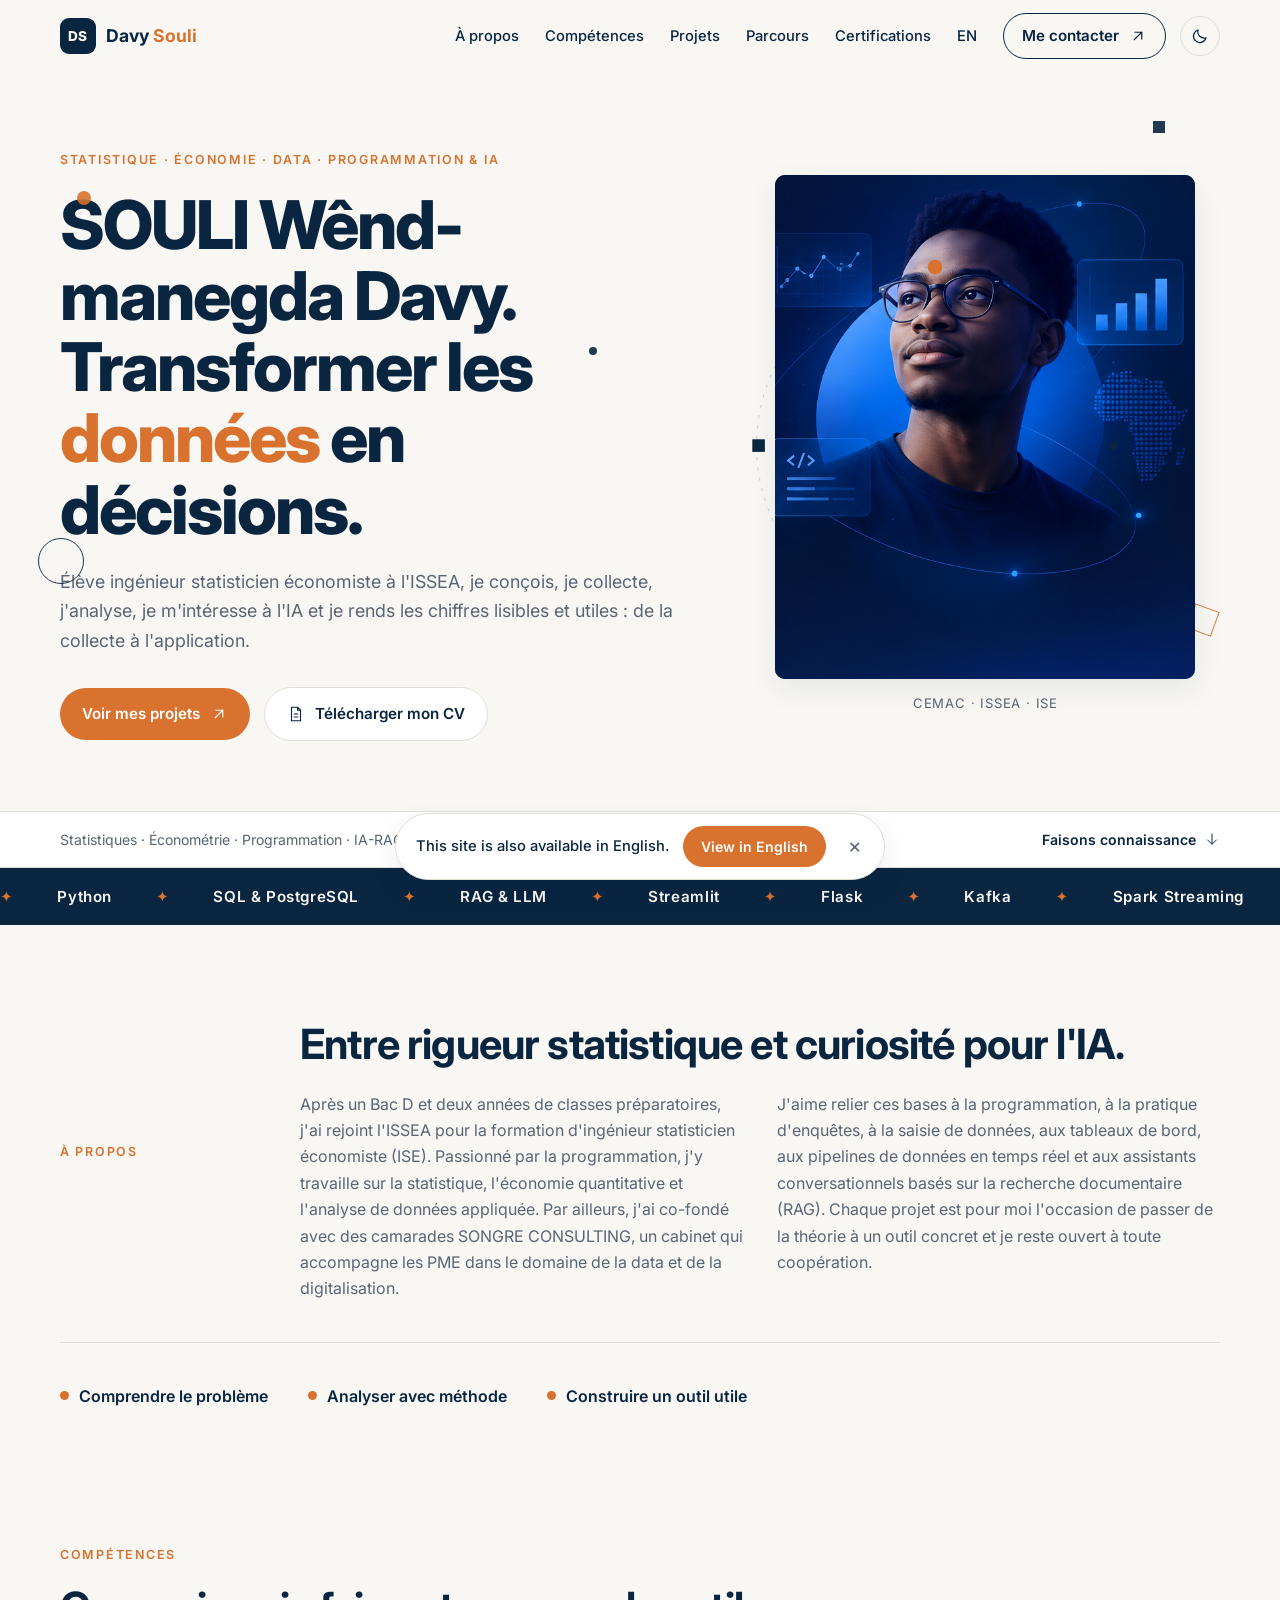
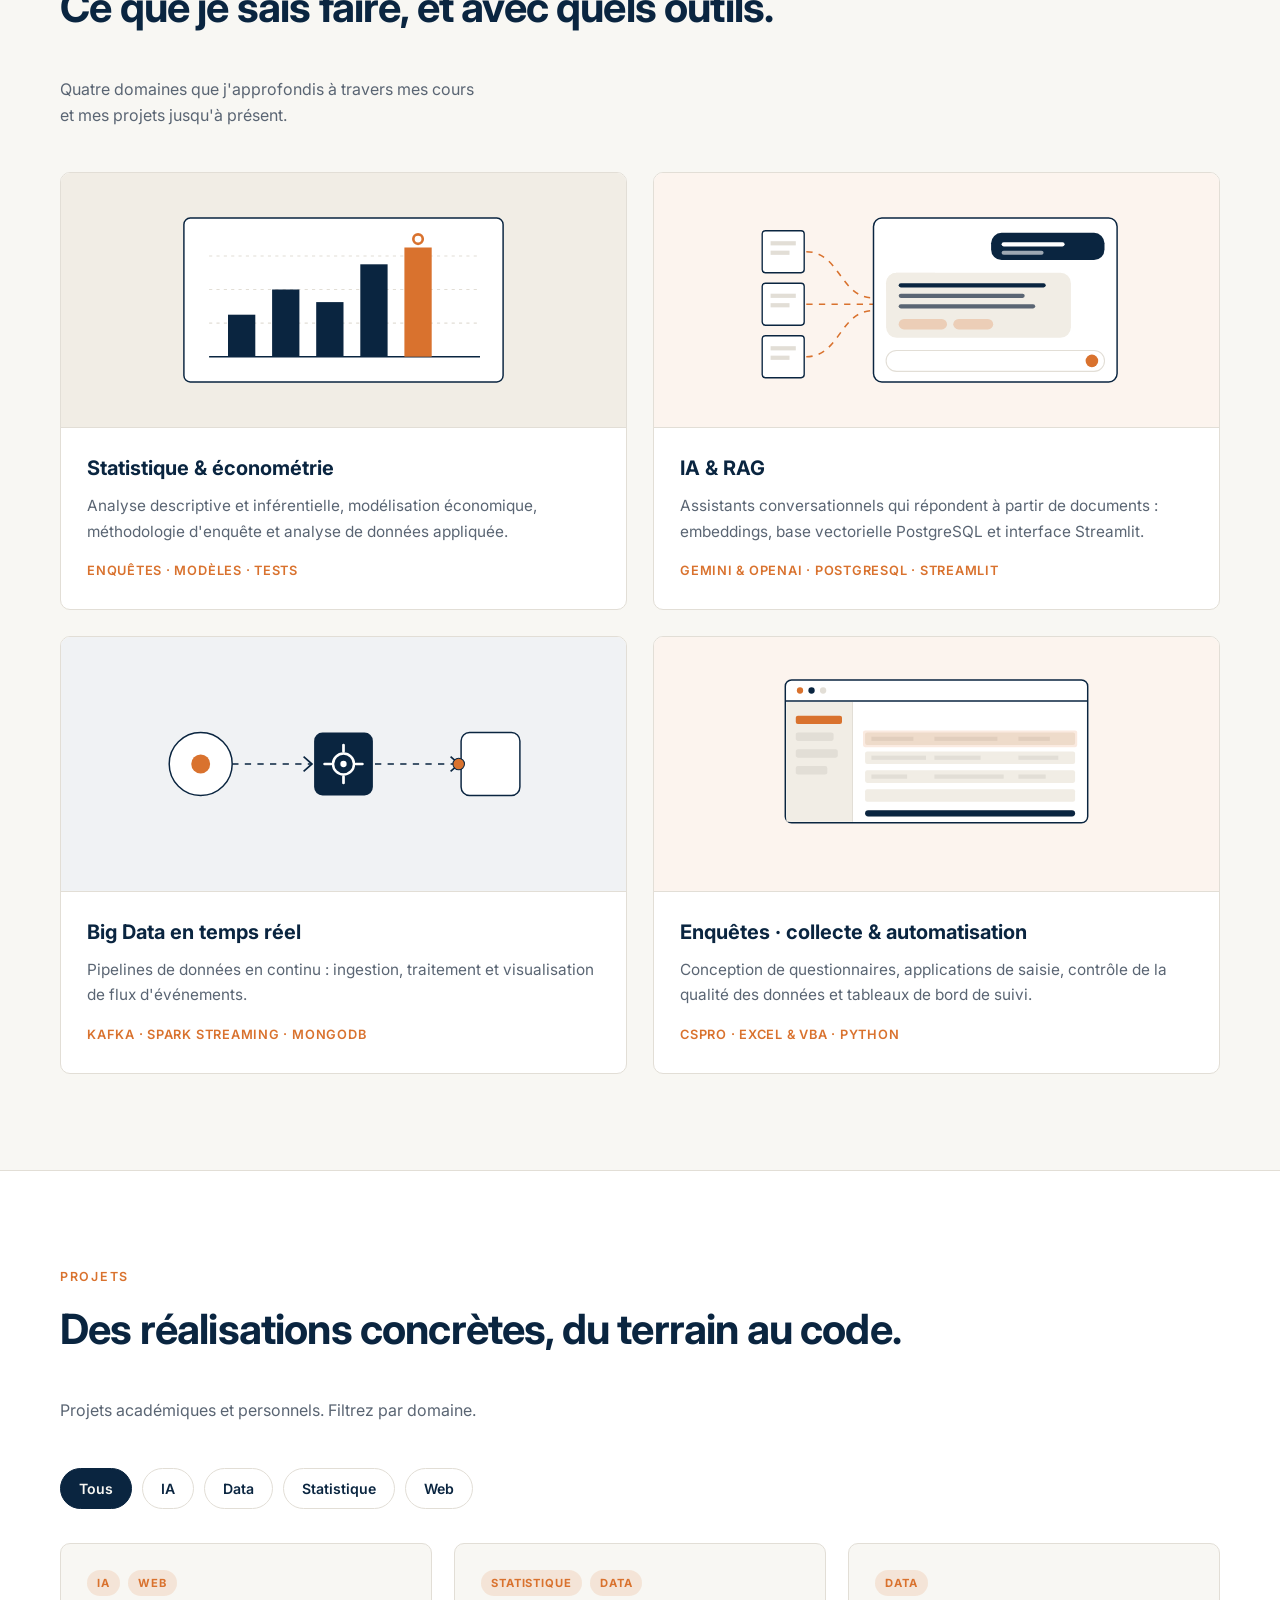
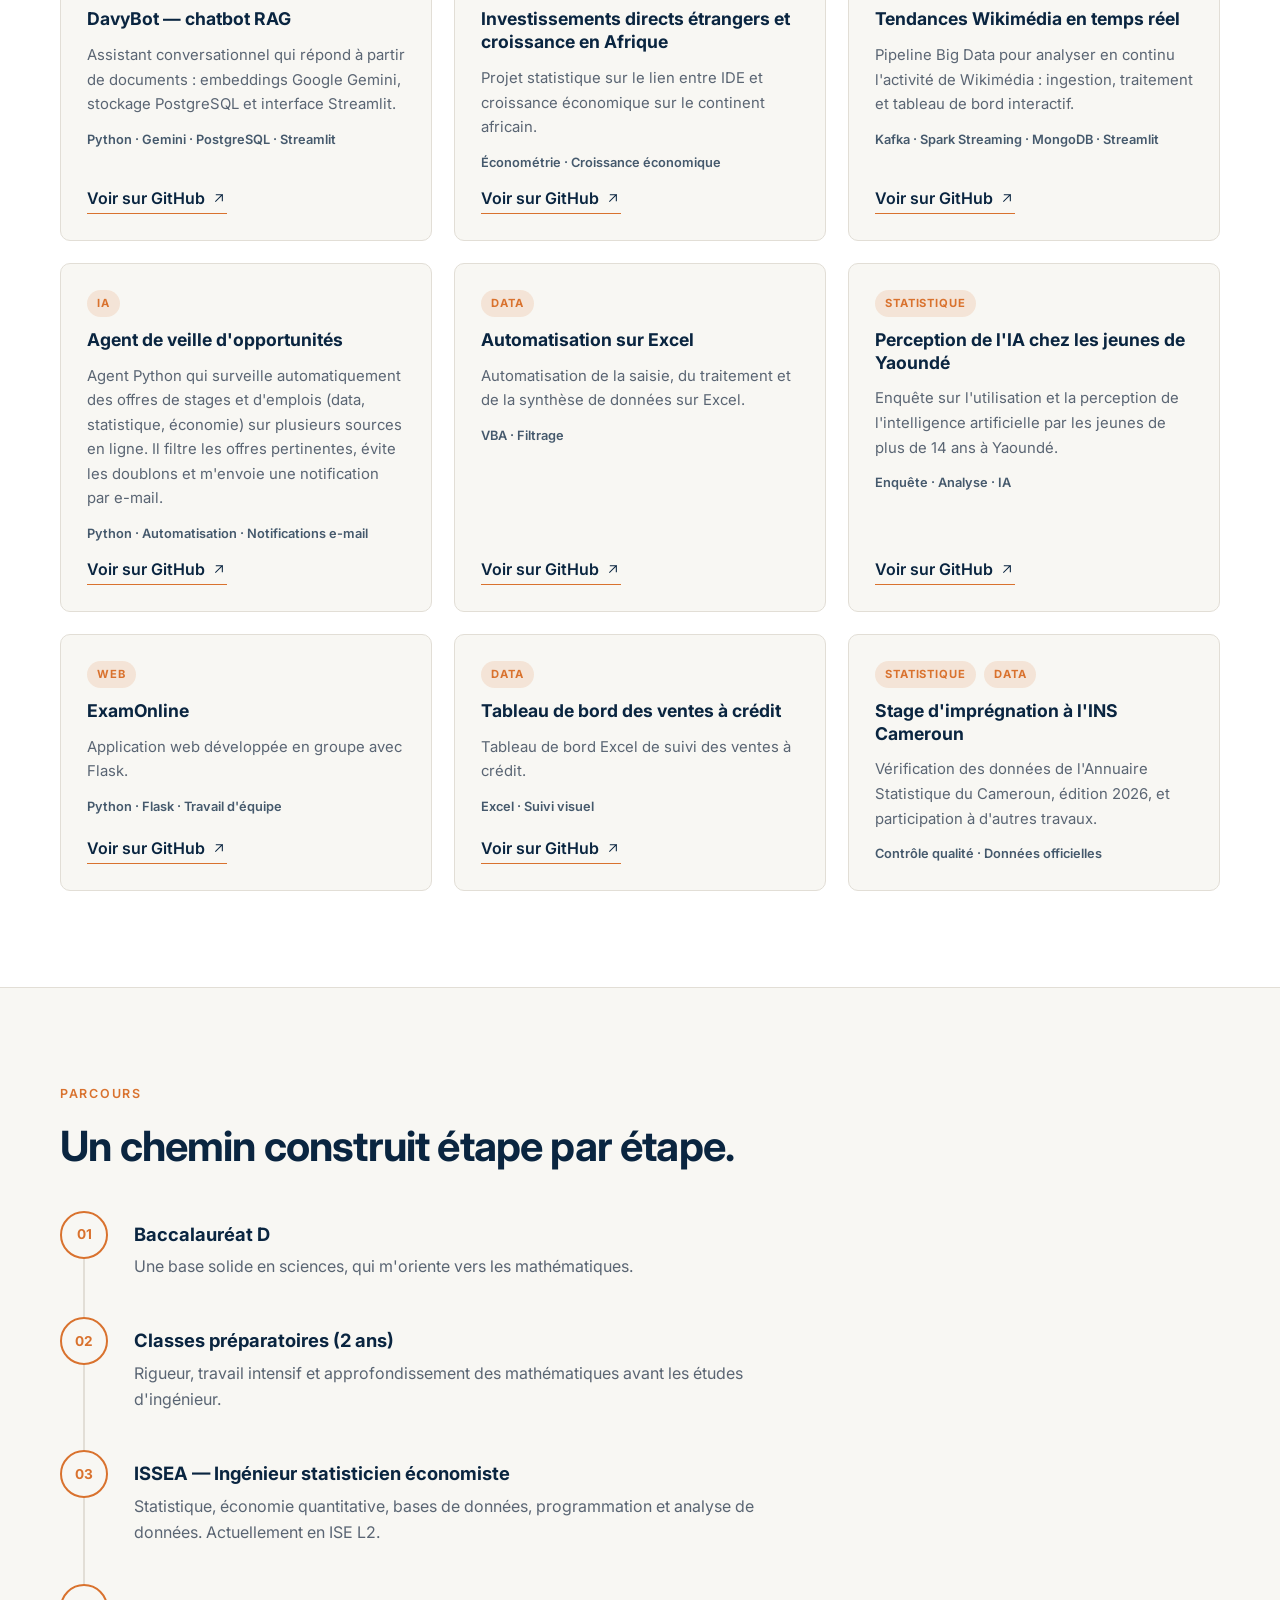
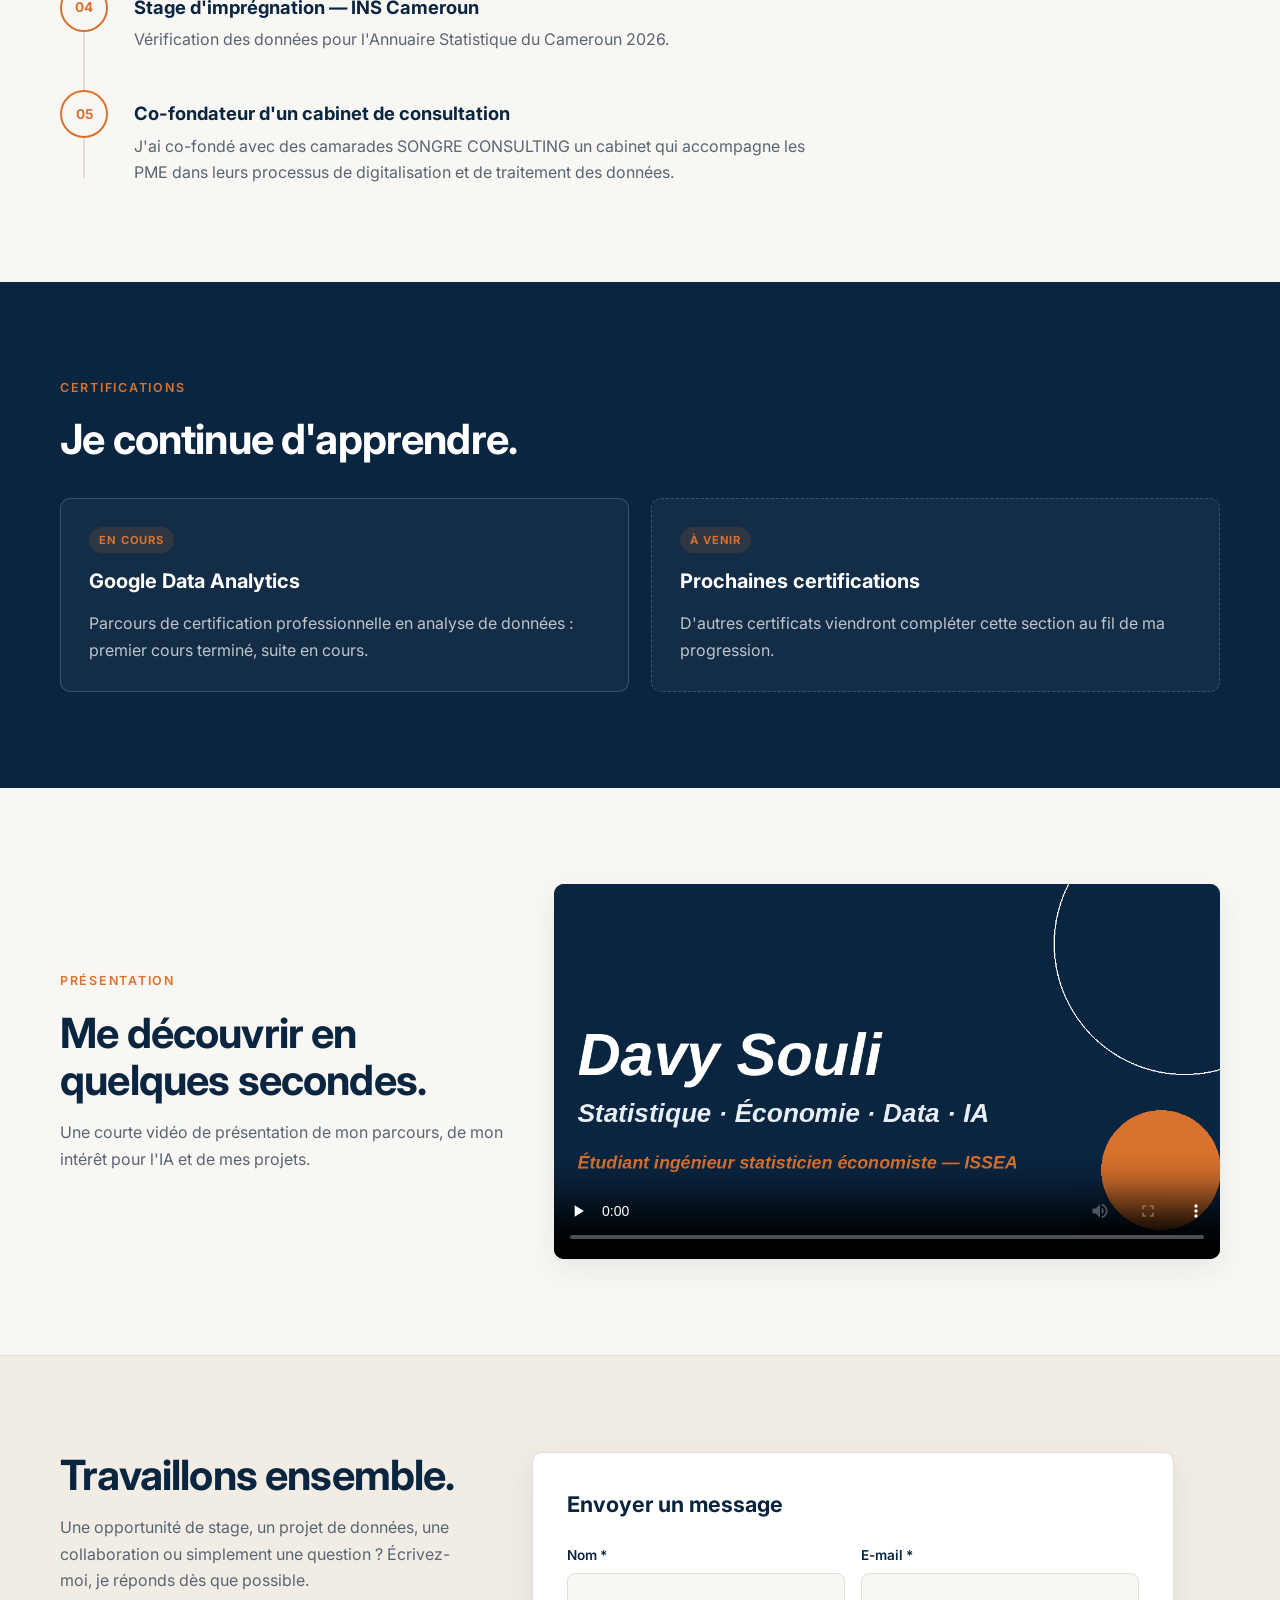
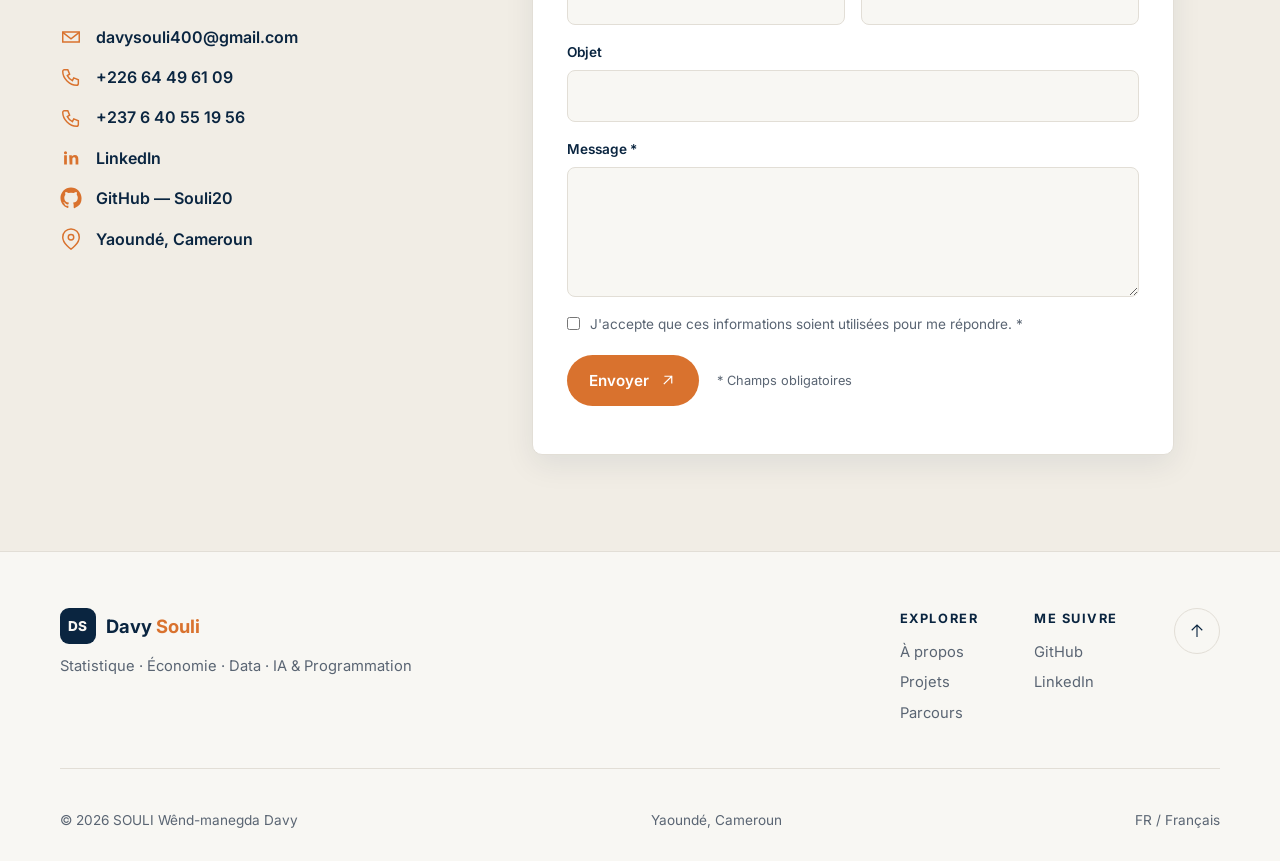
==== commit 8646a5b9: "Mise à jour du site" ====
--- a/index.html
+++ b/index.html
@@ -267,7 +267,7 @@
           </svg>
         </div>
         <div class="card-body">
-          <h3>Big Data &amp; temps réel</h3>
+          <h3>Big Data en temps réel</h3>
           <p>Pipelines de données en continu : ingestion, traitement et visualisation de flux d'événements.</p>
           <p class="card-foot">Kafka · Spark Streaming · MongoDB</p>
         </div>
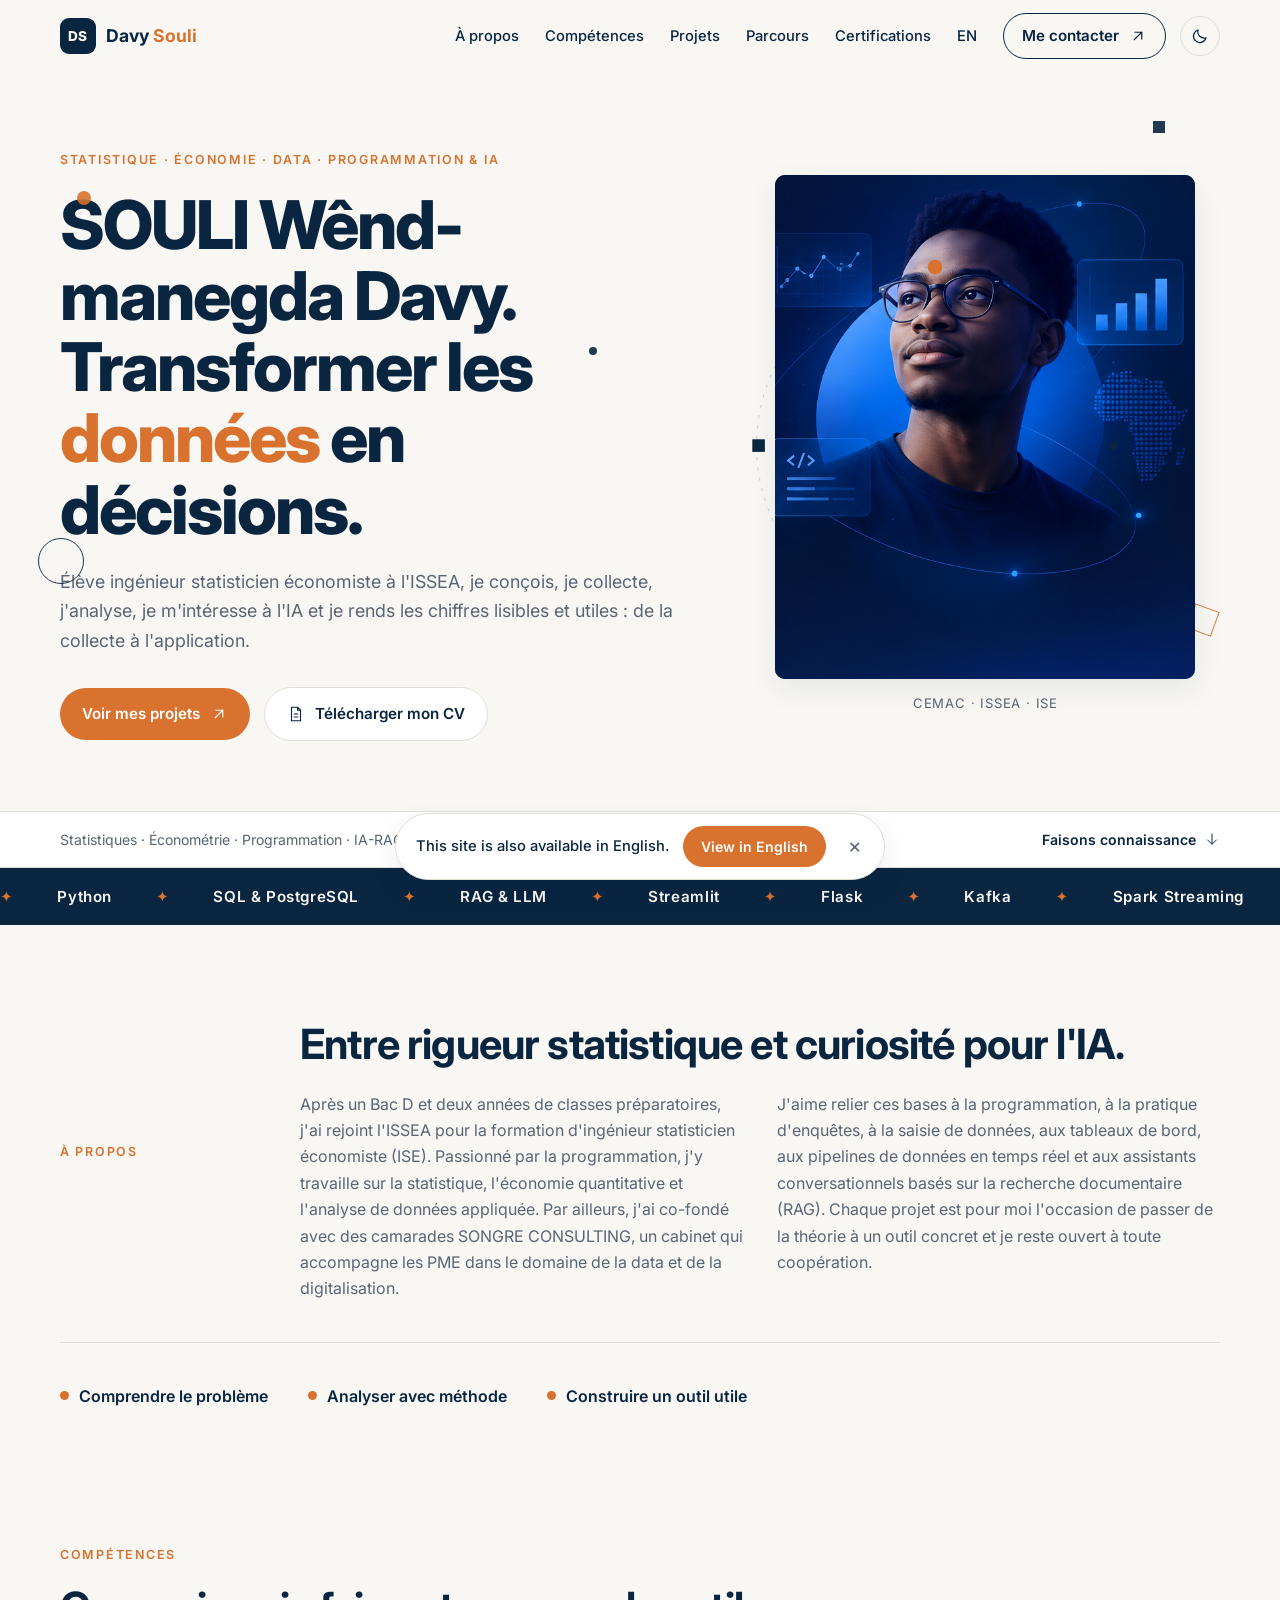
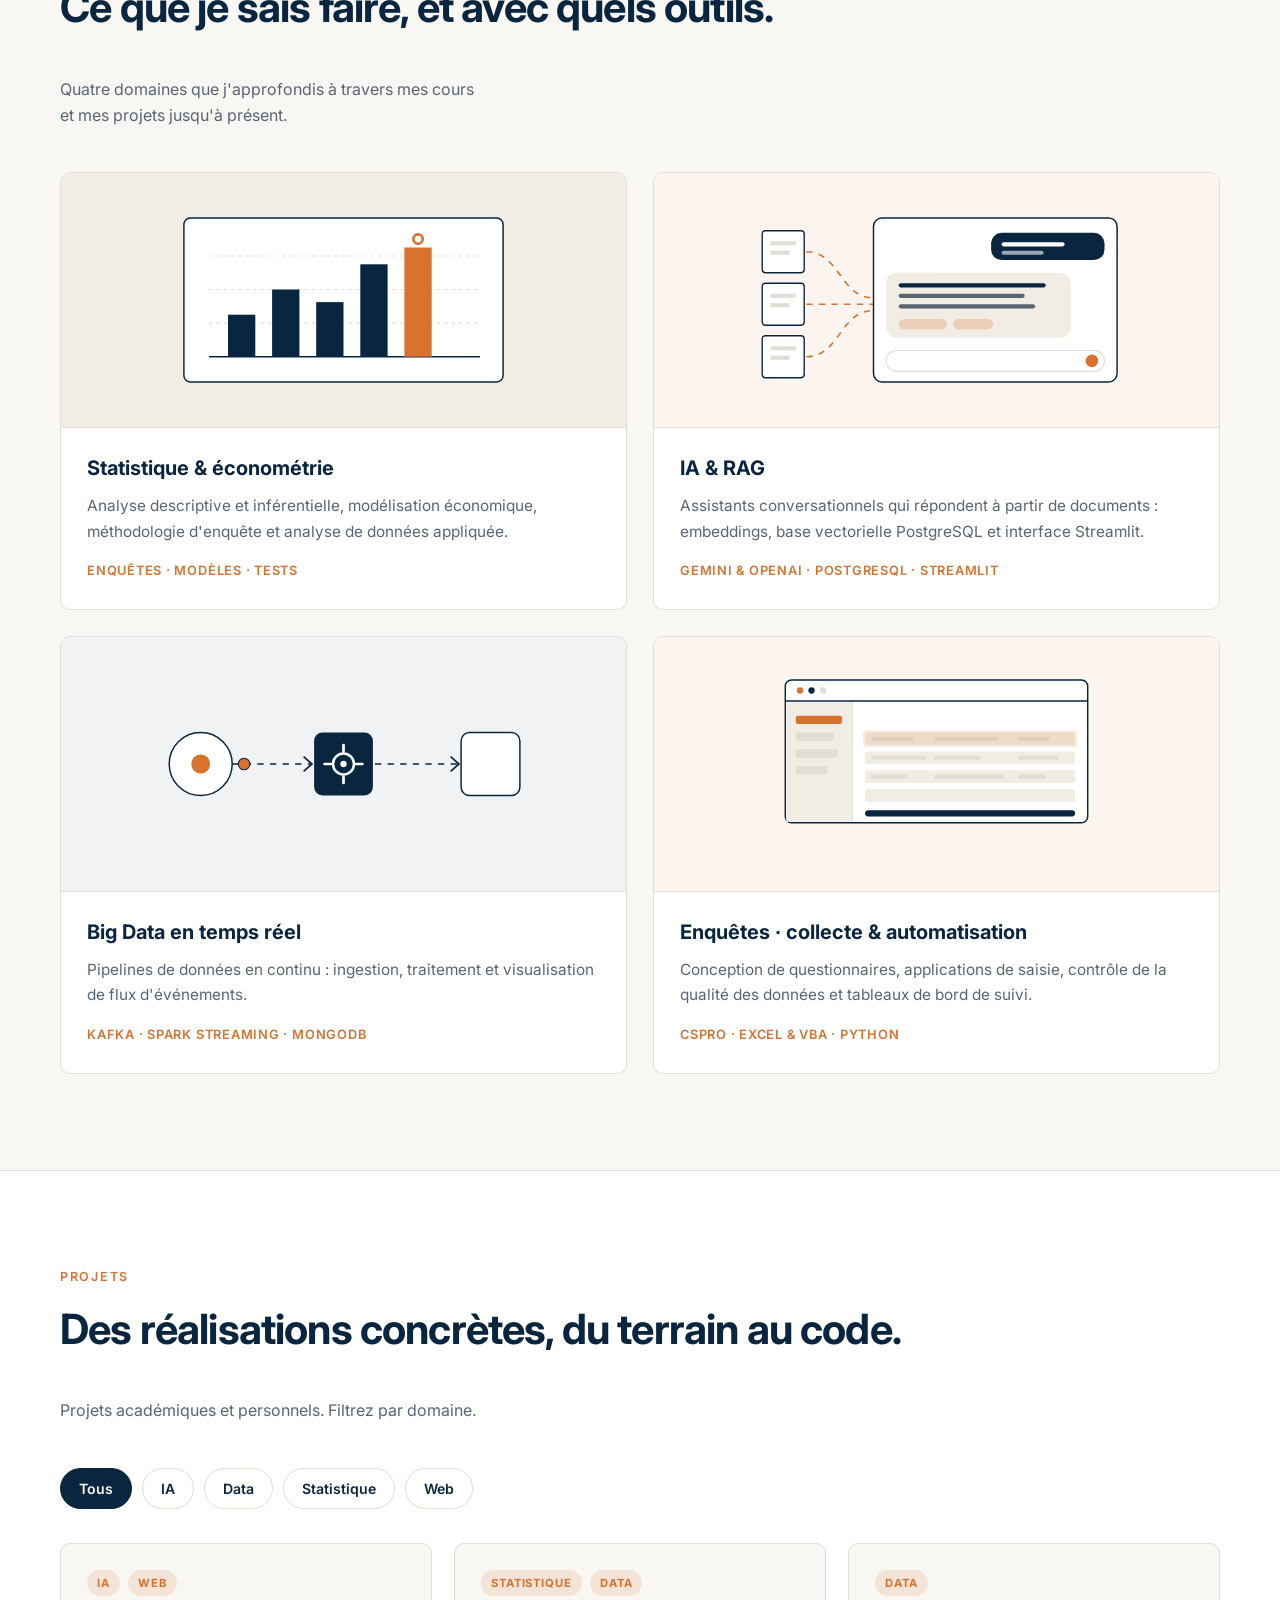
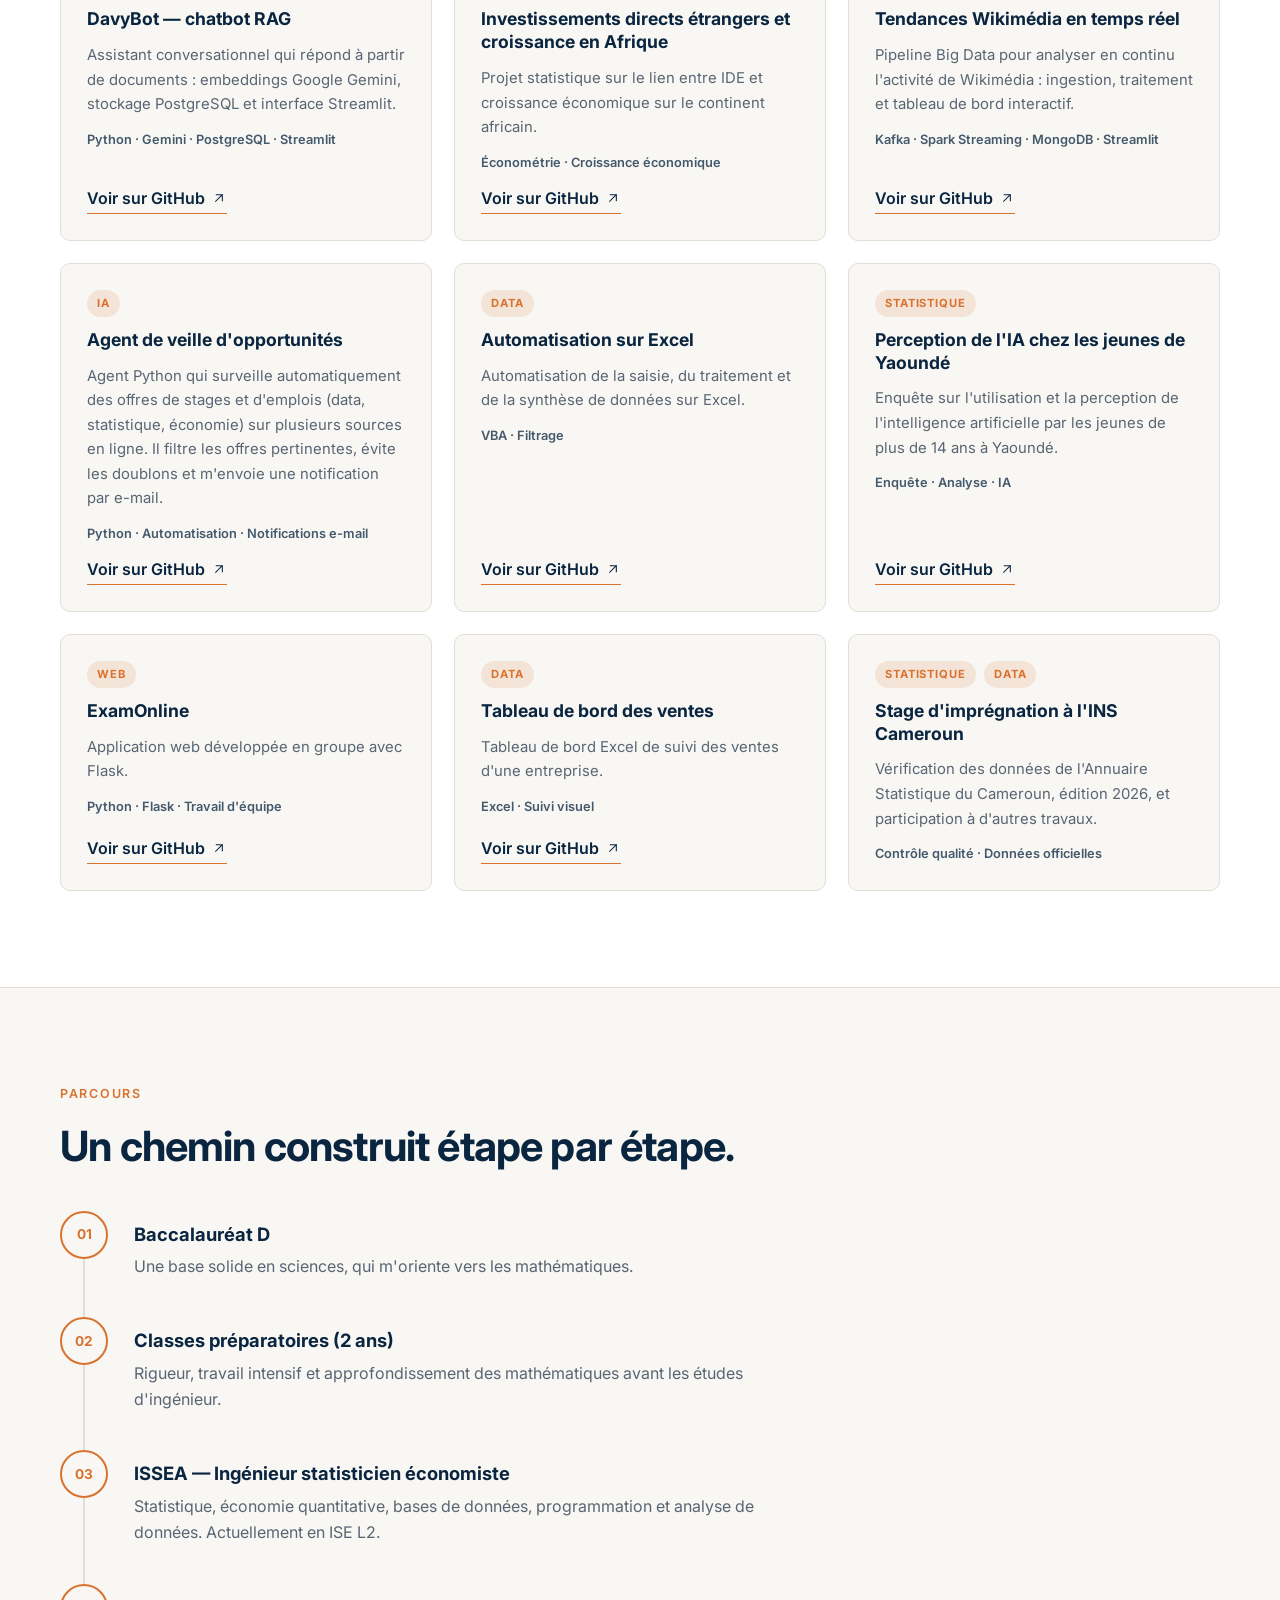
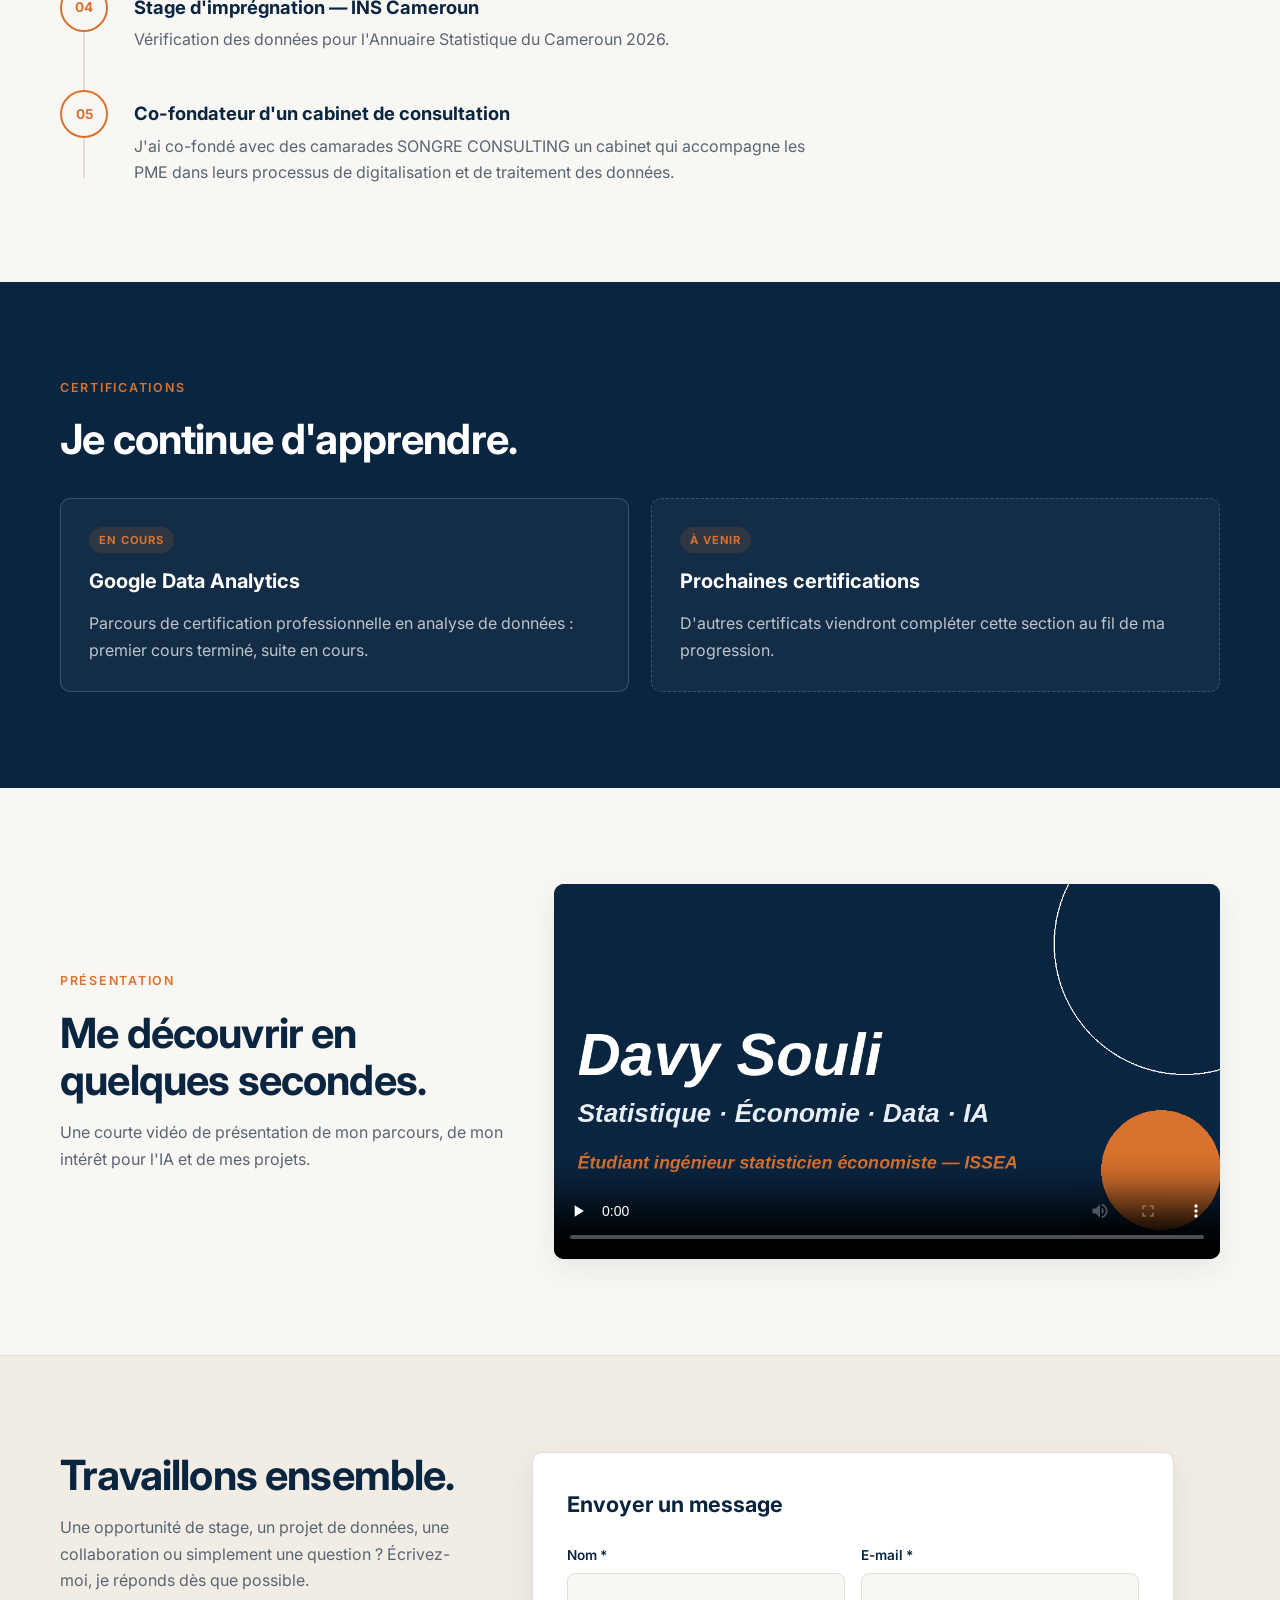
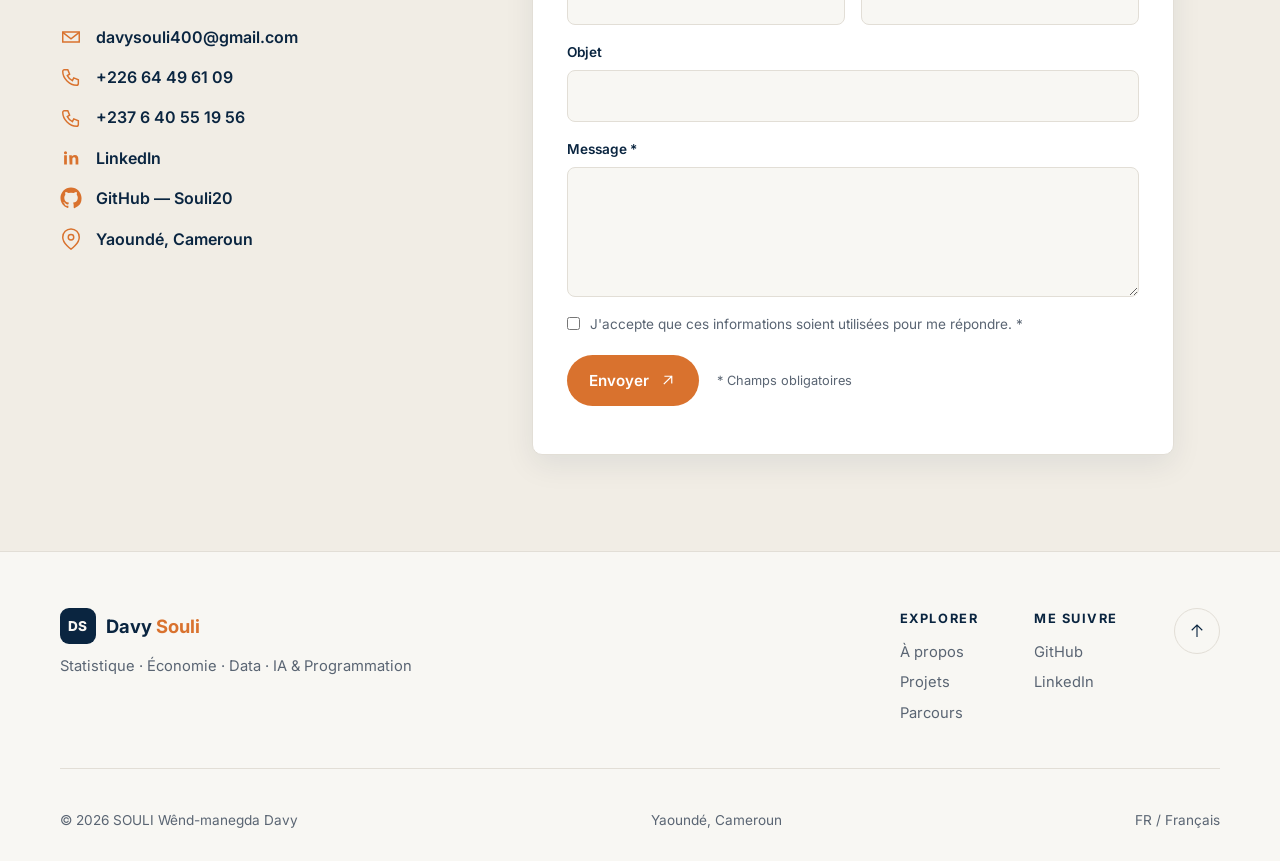
==== commit 2aaf2466: "mise à jours" ====
--- a/index.html
+++ b/index.html
@@ -378,8 +378,8 @@
 
       <article class="proj rv" data-cat="data stat">
         <p class="tags"><span>Data</span></p>
-        <h3>Tableau de bord des ventes à crédit</h3>
-        <p>Tableau de bord Excel de suivi des ventes à crédit.</p>
+        <h3>Tableau de bord des ventes </h3>
+        <p>Tableau de bord Excel de suivi des ventes d'une entreprise.</p>
         <p class="stack">Excel · Suivi visuel</p>
         <a class="link-u" href="https://github.com/Souli20/tableau-bord-ventes-credit" target="_blank" rel="noopener">Voir sur GitHub <svg aria-hidden="true"><use href="#i-arrow-ur"/></svg></a>
       </article>
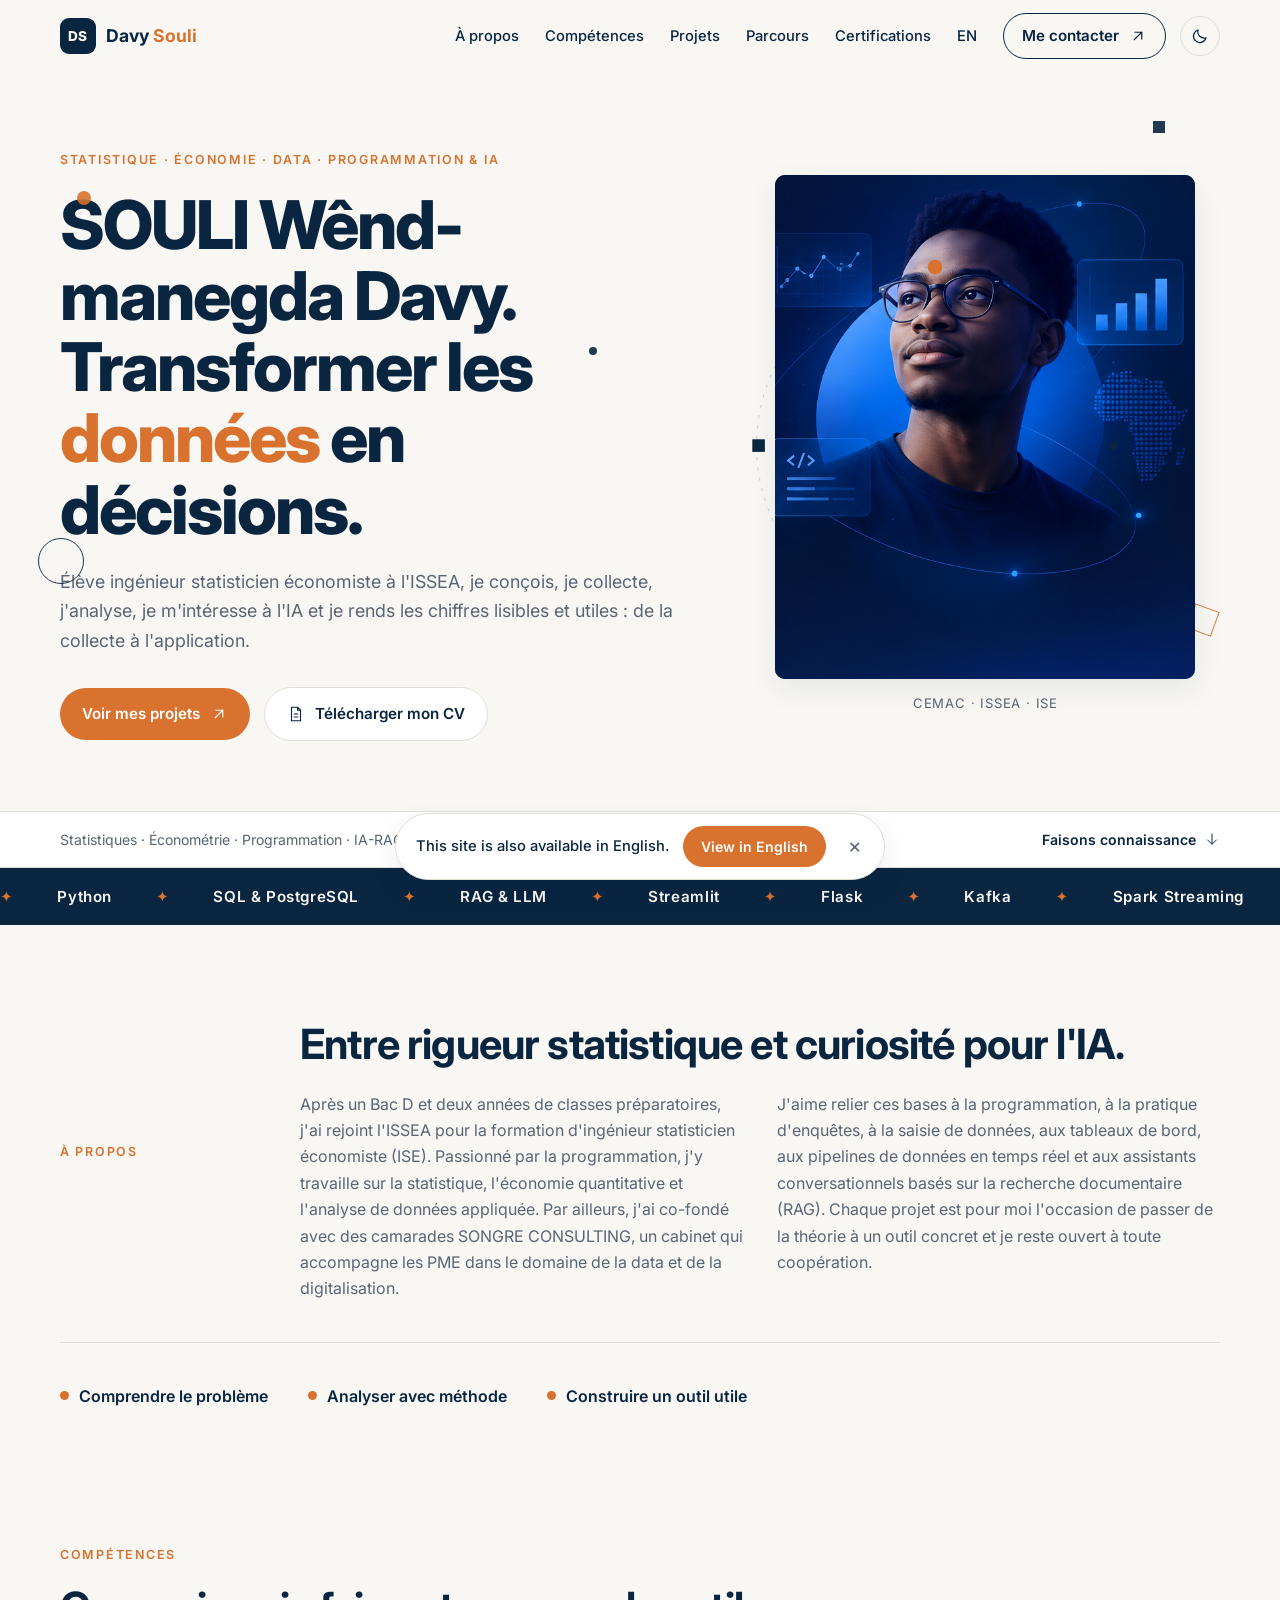
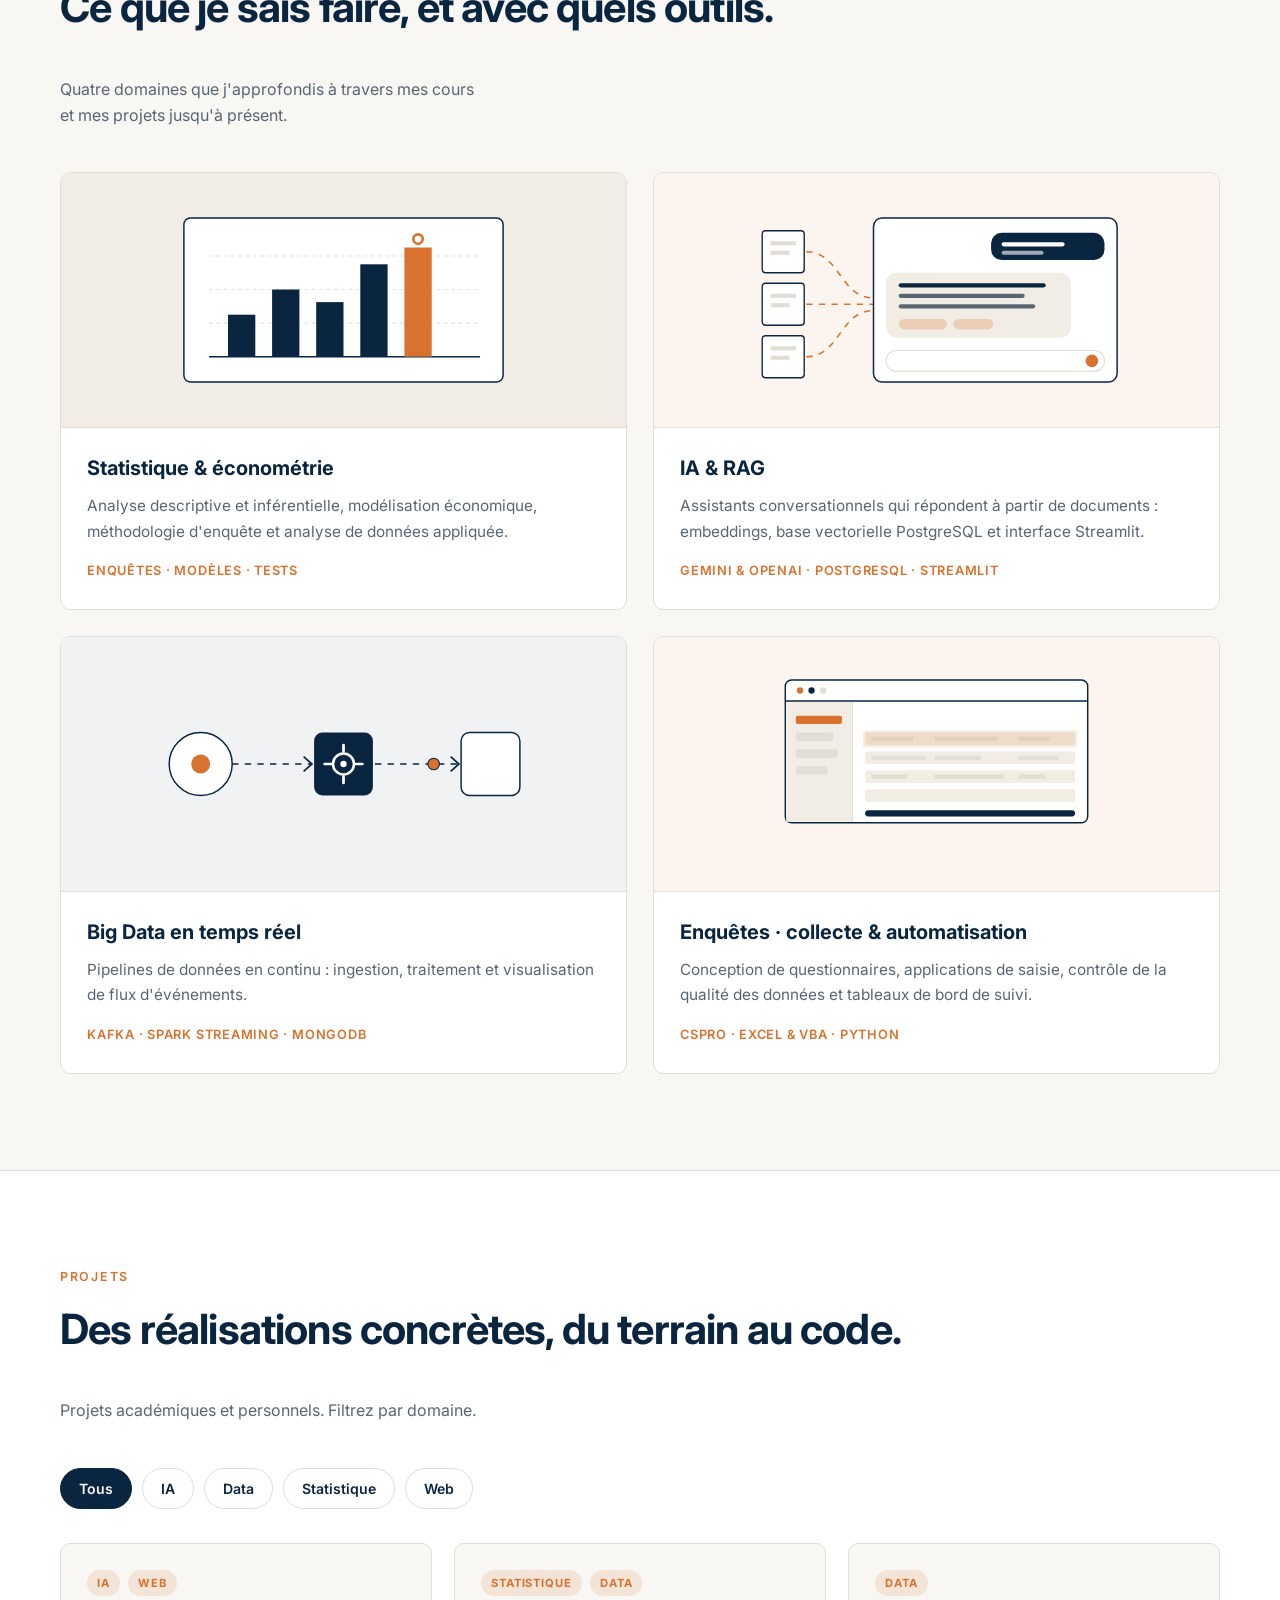
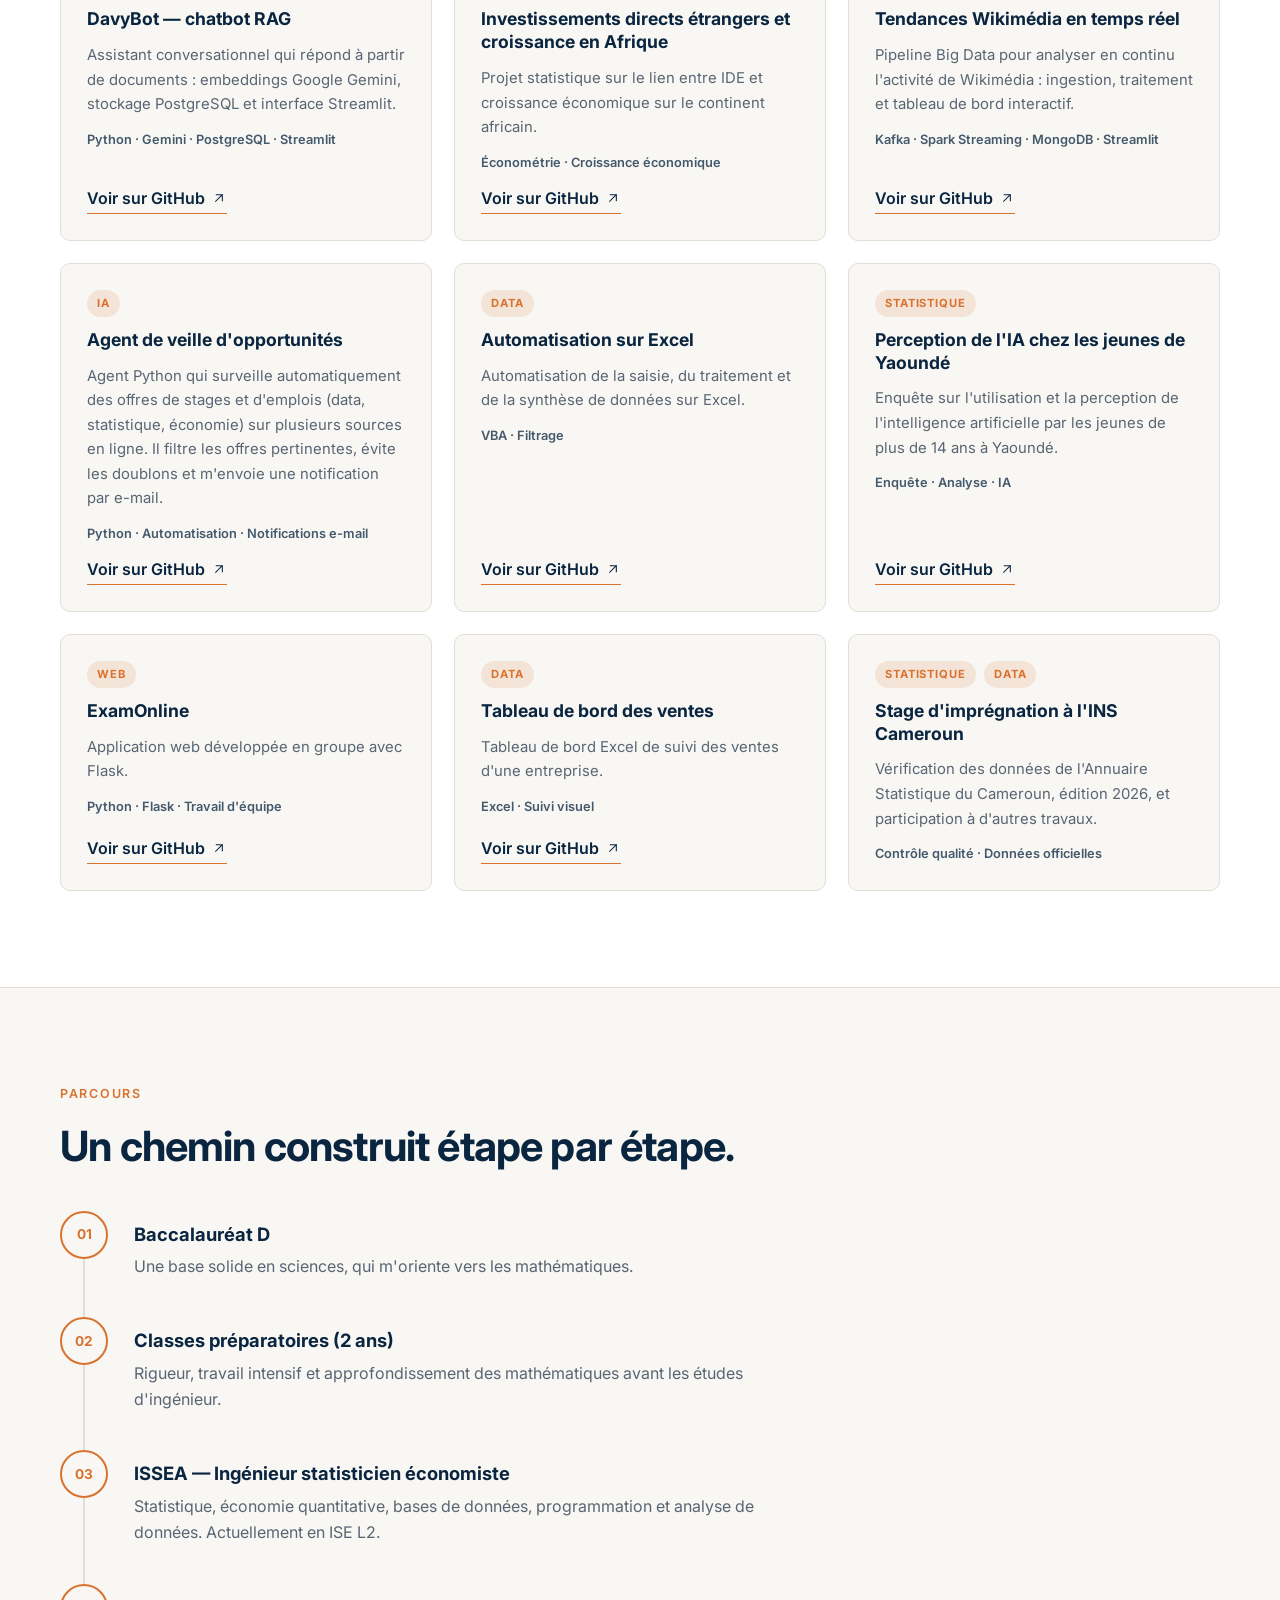
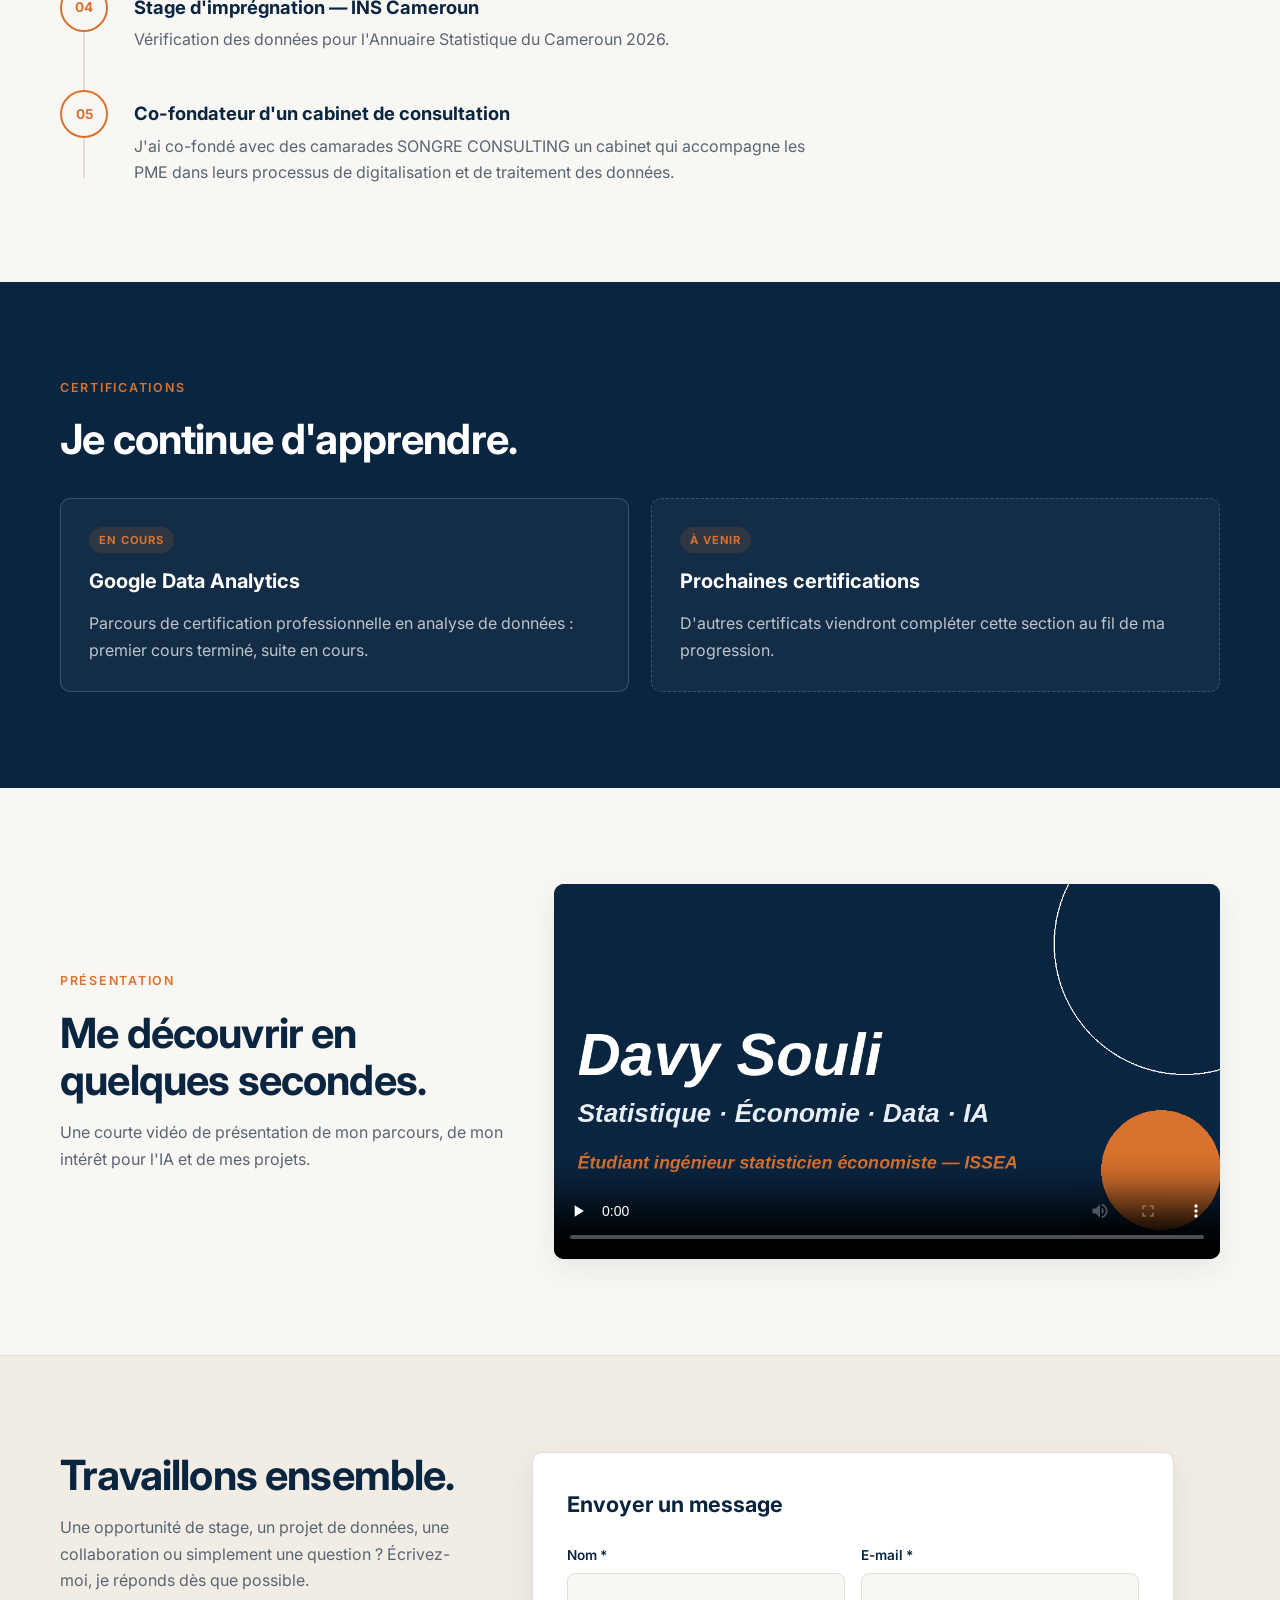
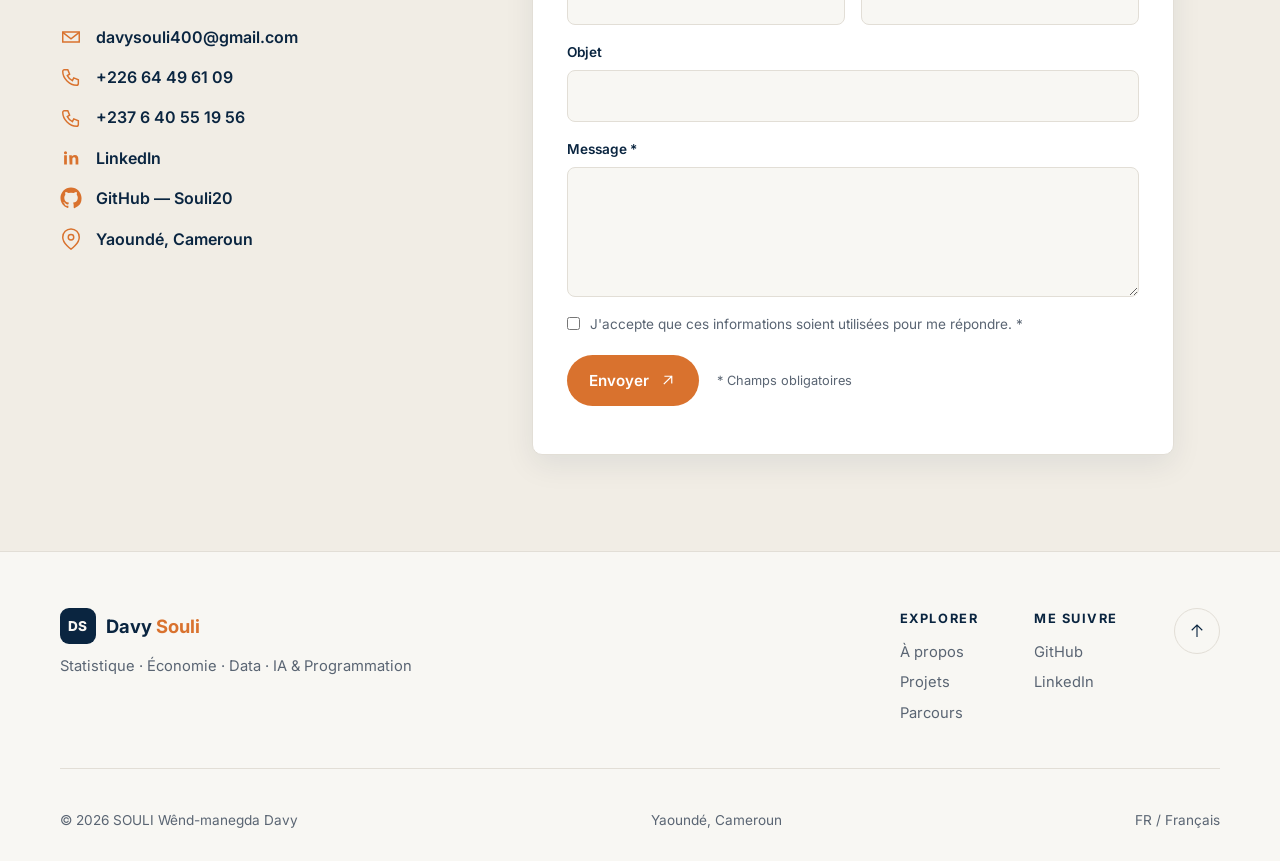
==== commit 40cddba9: "Update index.html" ====
--- a/index.html
+++ b/index.html
@@ -8,8 +8,9 @@
 <meta name="description" content="Portfolio de Davy Souli, élève ingénieur statisticien économiste à l'ISSEA : statistique, data science, IA (RAG) et Big Data.">
 <meta name="author" content="Davy Souli">
 <meta name="google-site-verification" content="dTtX0P2SXlmdeVynz155QUsNLPnaqSZs-mEBU37M_cE" />
+<meta name="google-site-verification" content="0KLIJI74QwoCiUmzAy7SCIJz6CFWXZrG6eF3RniEgOY" />
 <meta name="robots" content="index, follow, max-image-preview:large">
-<link rel="canonical" href="https://souli20.github.io/porteflio/">
+<link rel="canonical" href="https://davysouli.vercel.app/">
 
 <link rel="alternate" hreflang="fr" href="https://souli20.github.io/porteflio/">
 <link rel="alternate" hreflang="en" href="https://souli20.github.io/porteflio/en/">
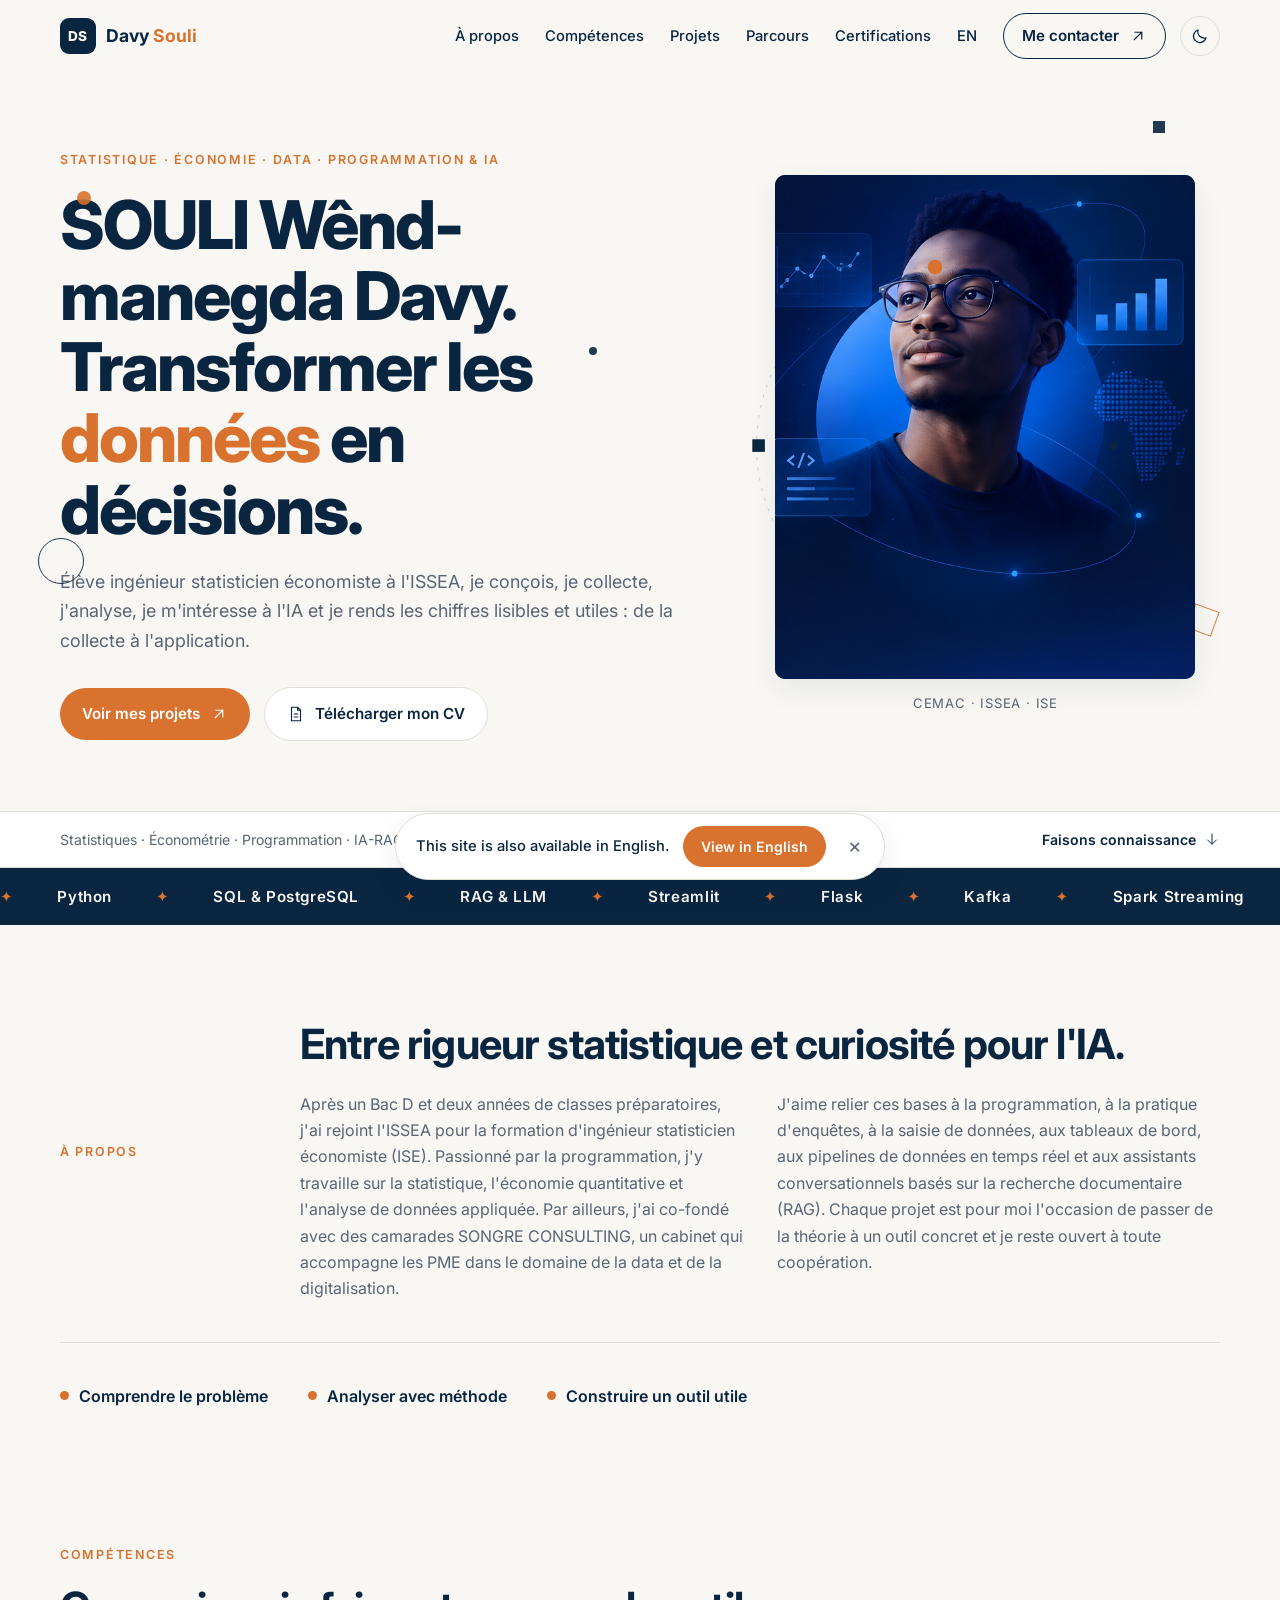
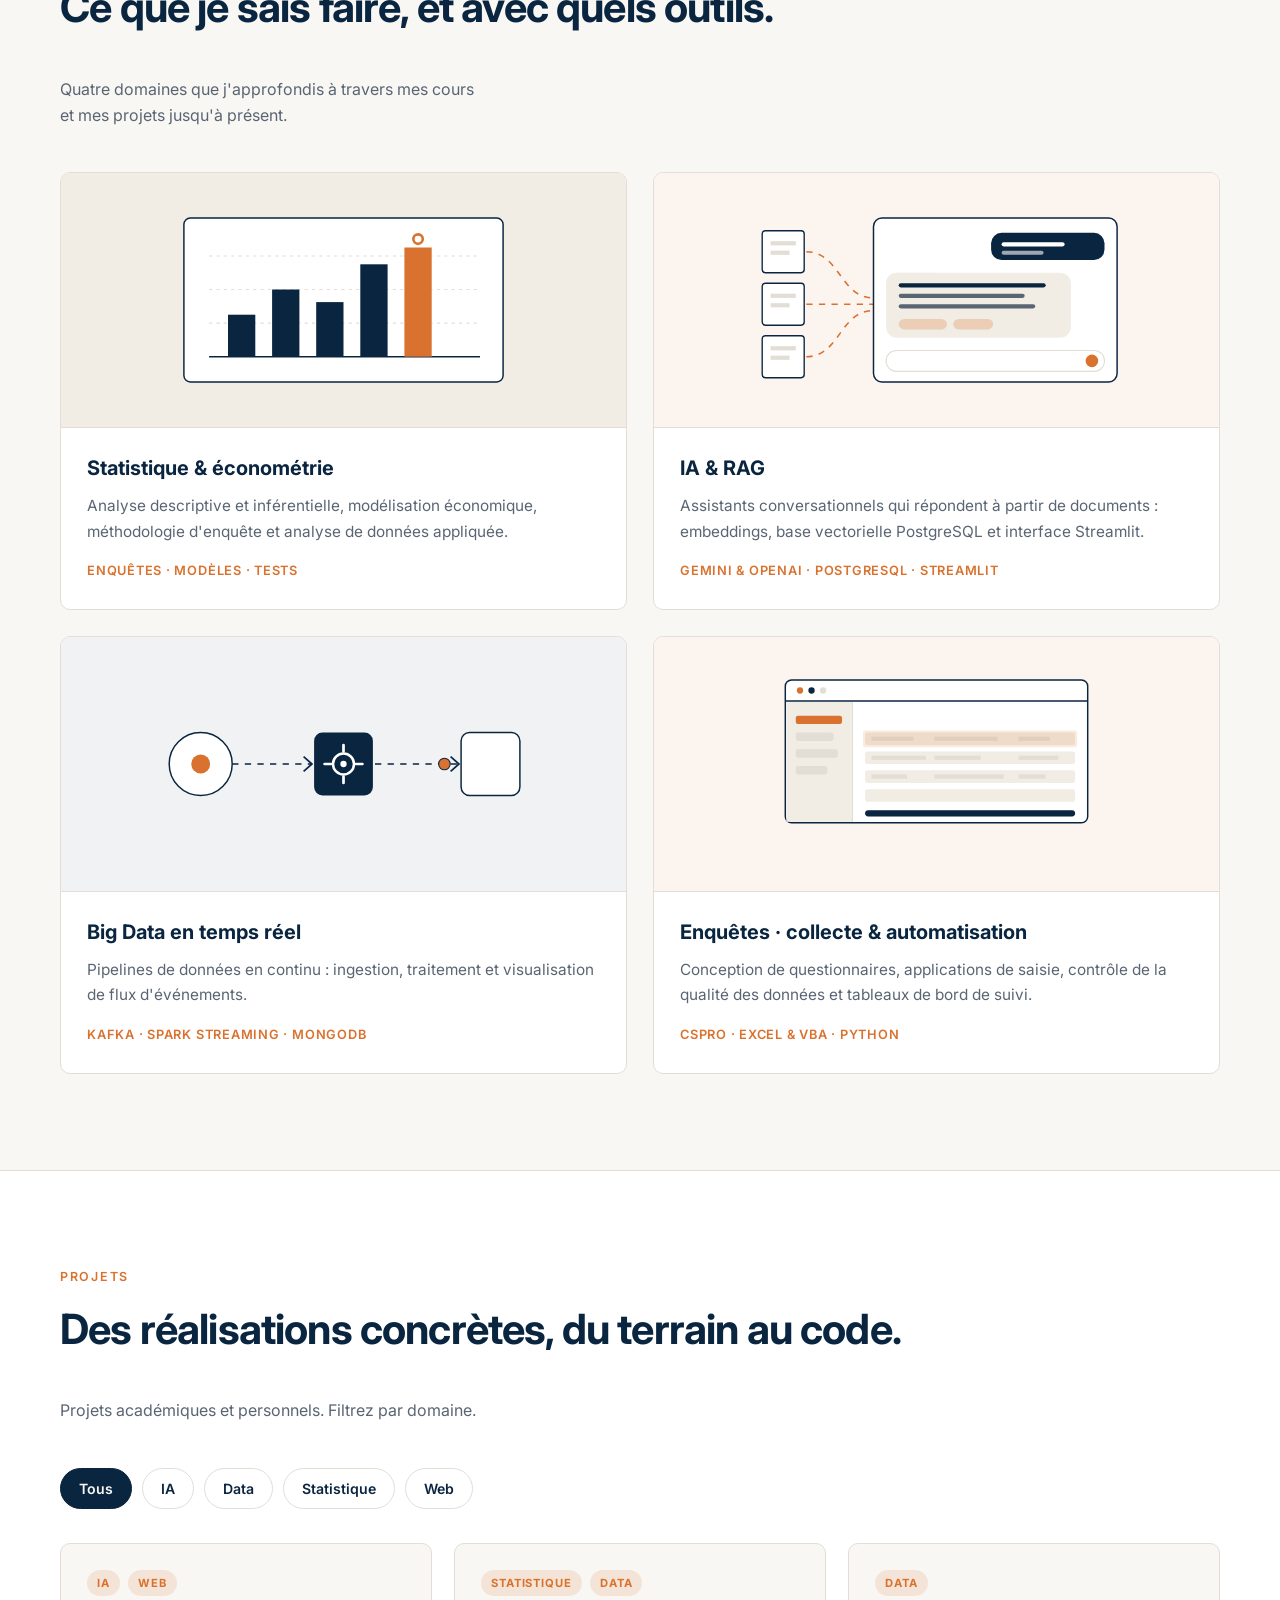
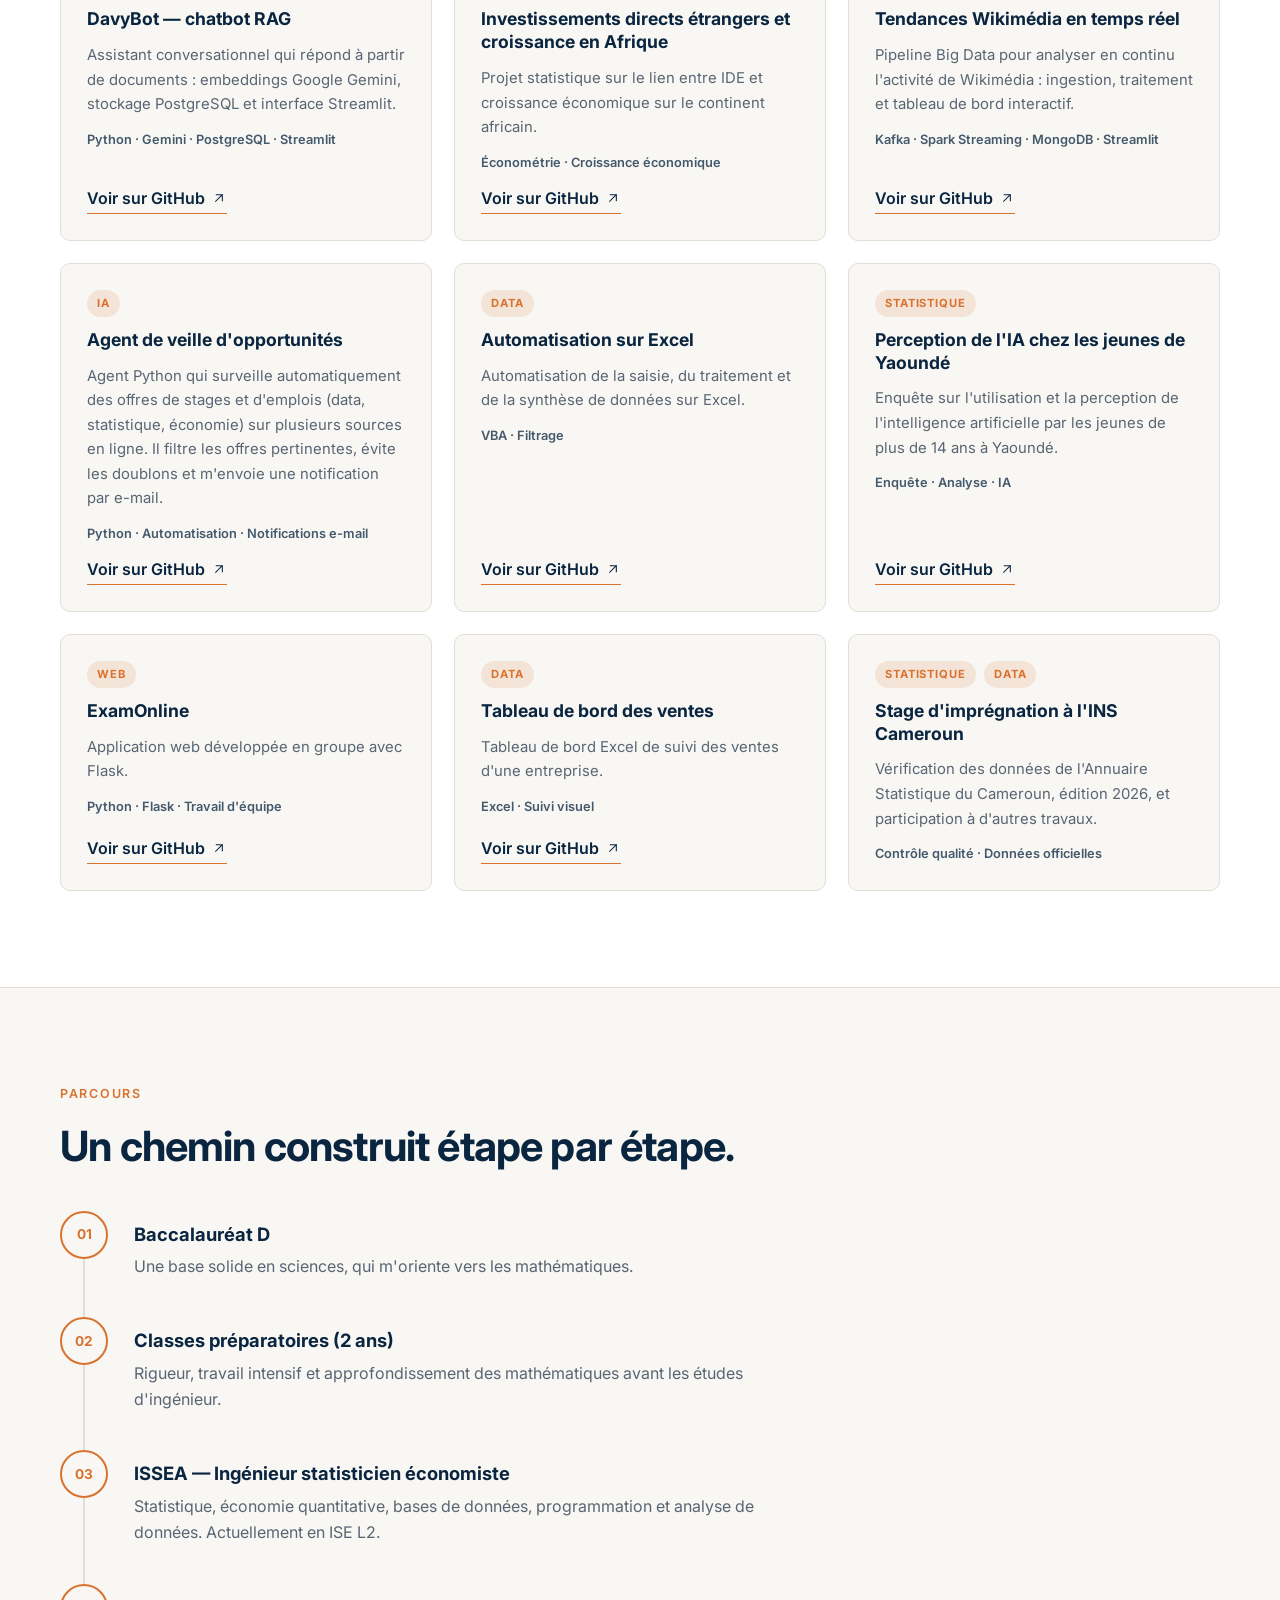
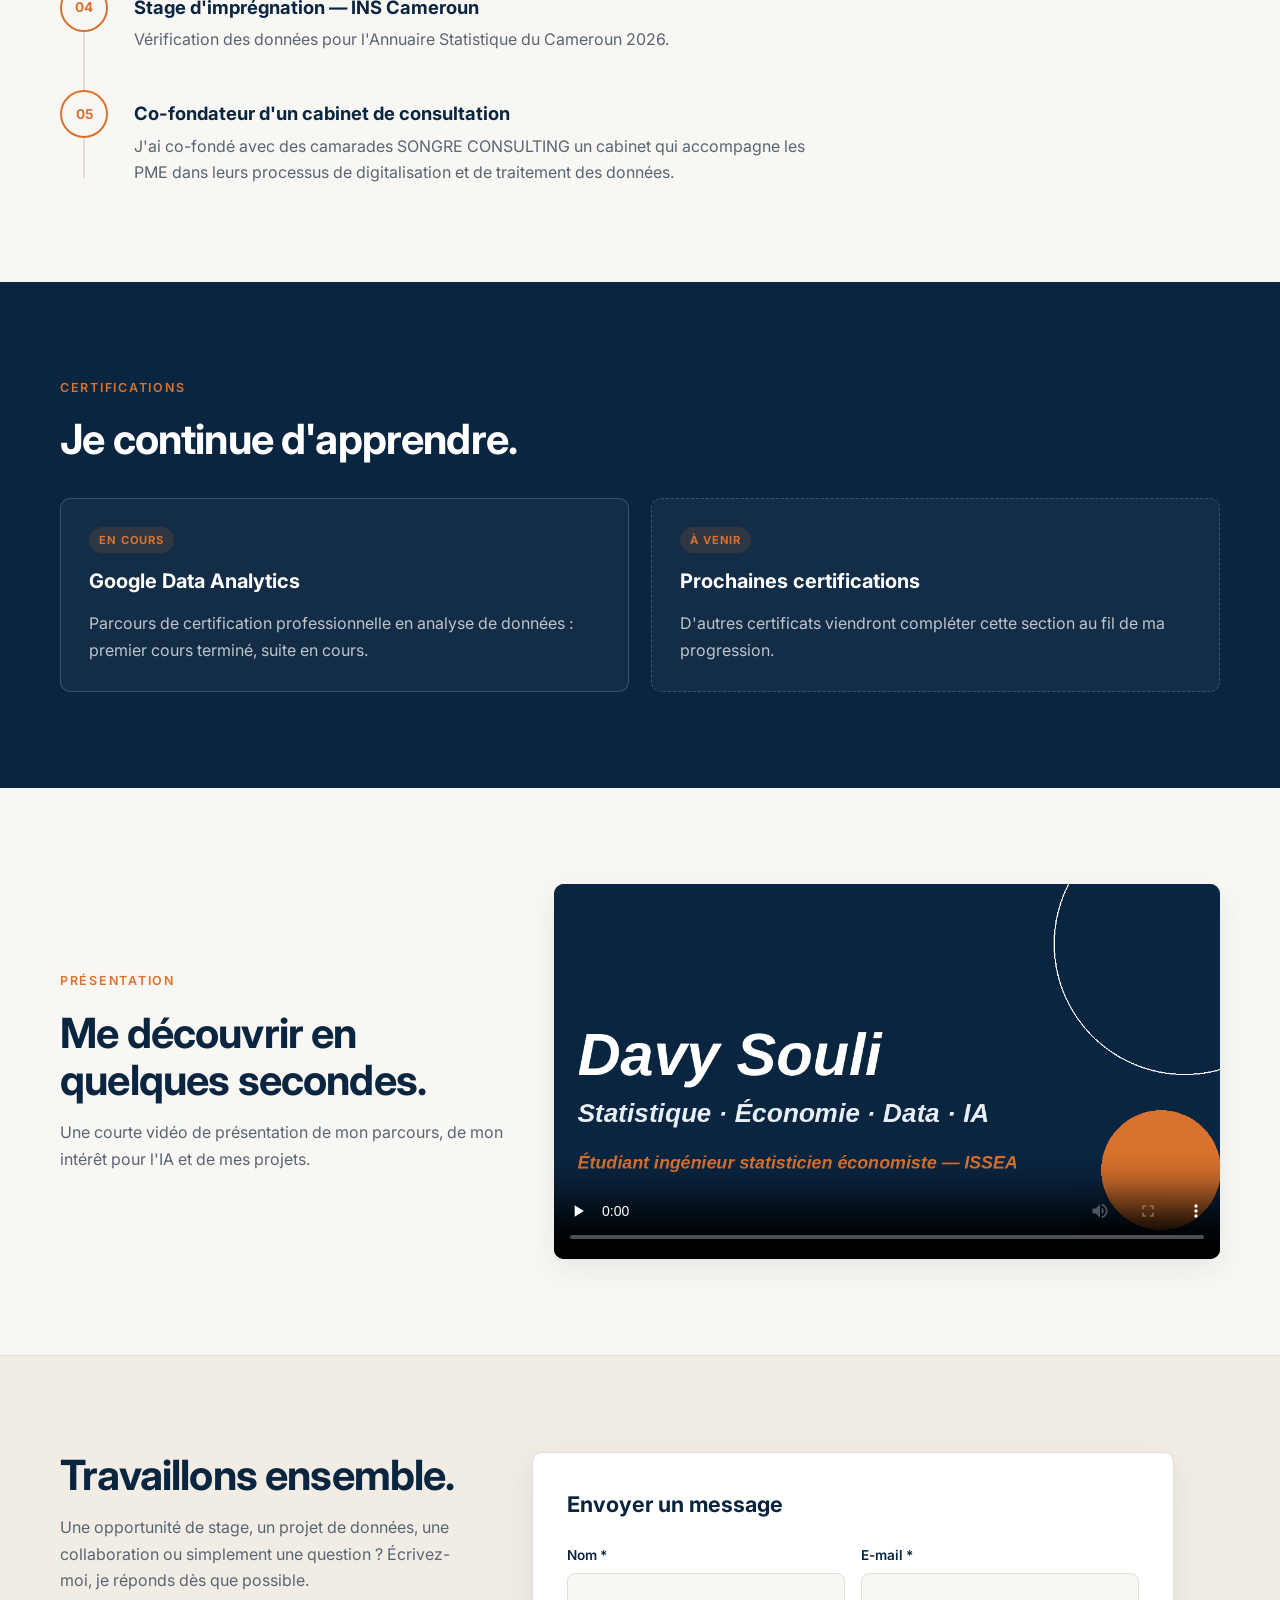
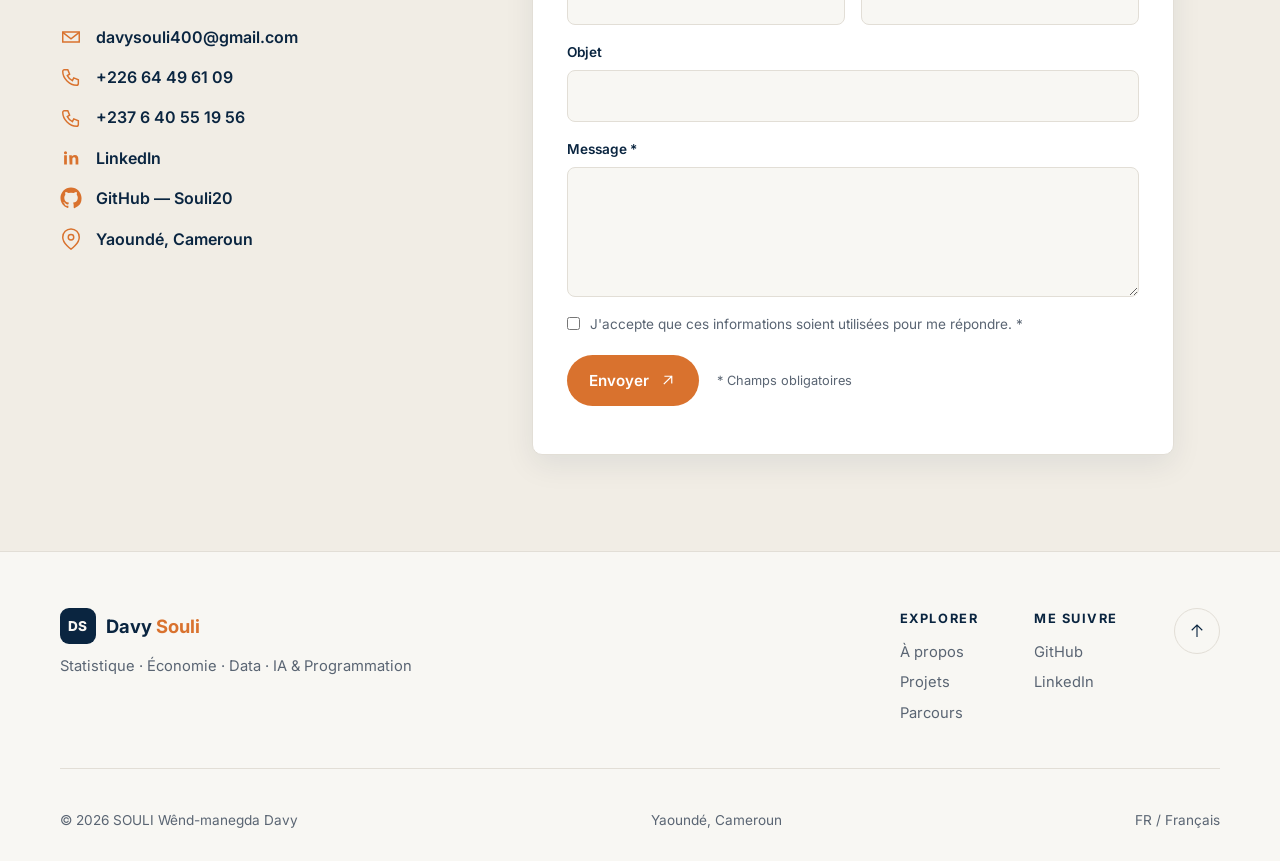
==== commit 57db650d: "Update index.html" ====
--- a/index.html
+++ b/index.html
@@ -37,7 +37,7 @@
 
 <meta name="theme-color" content="#0A2540">
 <link rel="icon" href="assets/img/davy_im.jpeg" type="image/jpeg">
-<link rel="apple-touch-icon" href="assets/img/davy_im.jpeg">
+<link rel="apple-touch-icon" href="assets/img/davy_im.png">
 <link rel="manifest" href="site.webmanifest">
 
 <link rel="preconnect" href="https://fonts.googleapis.com">
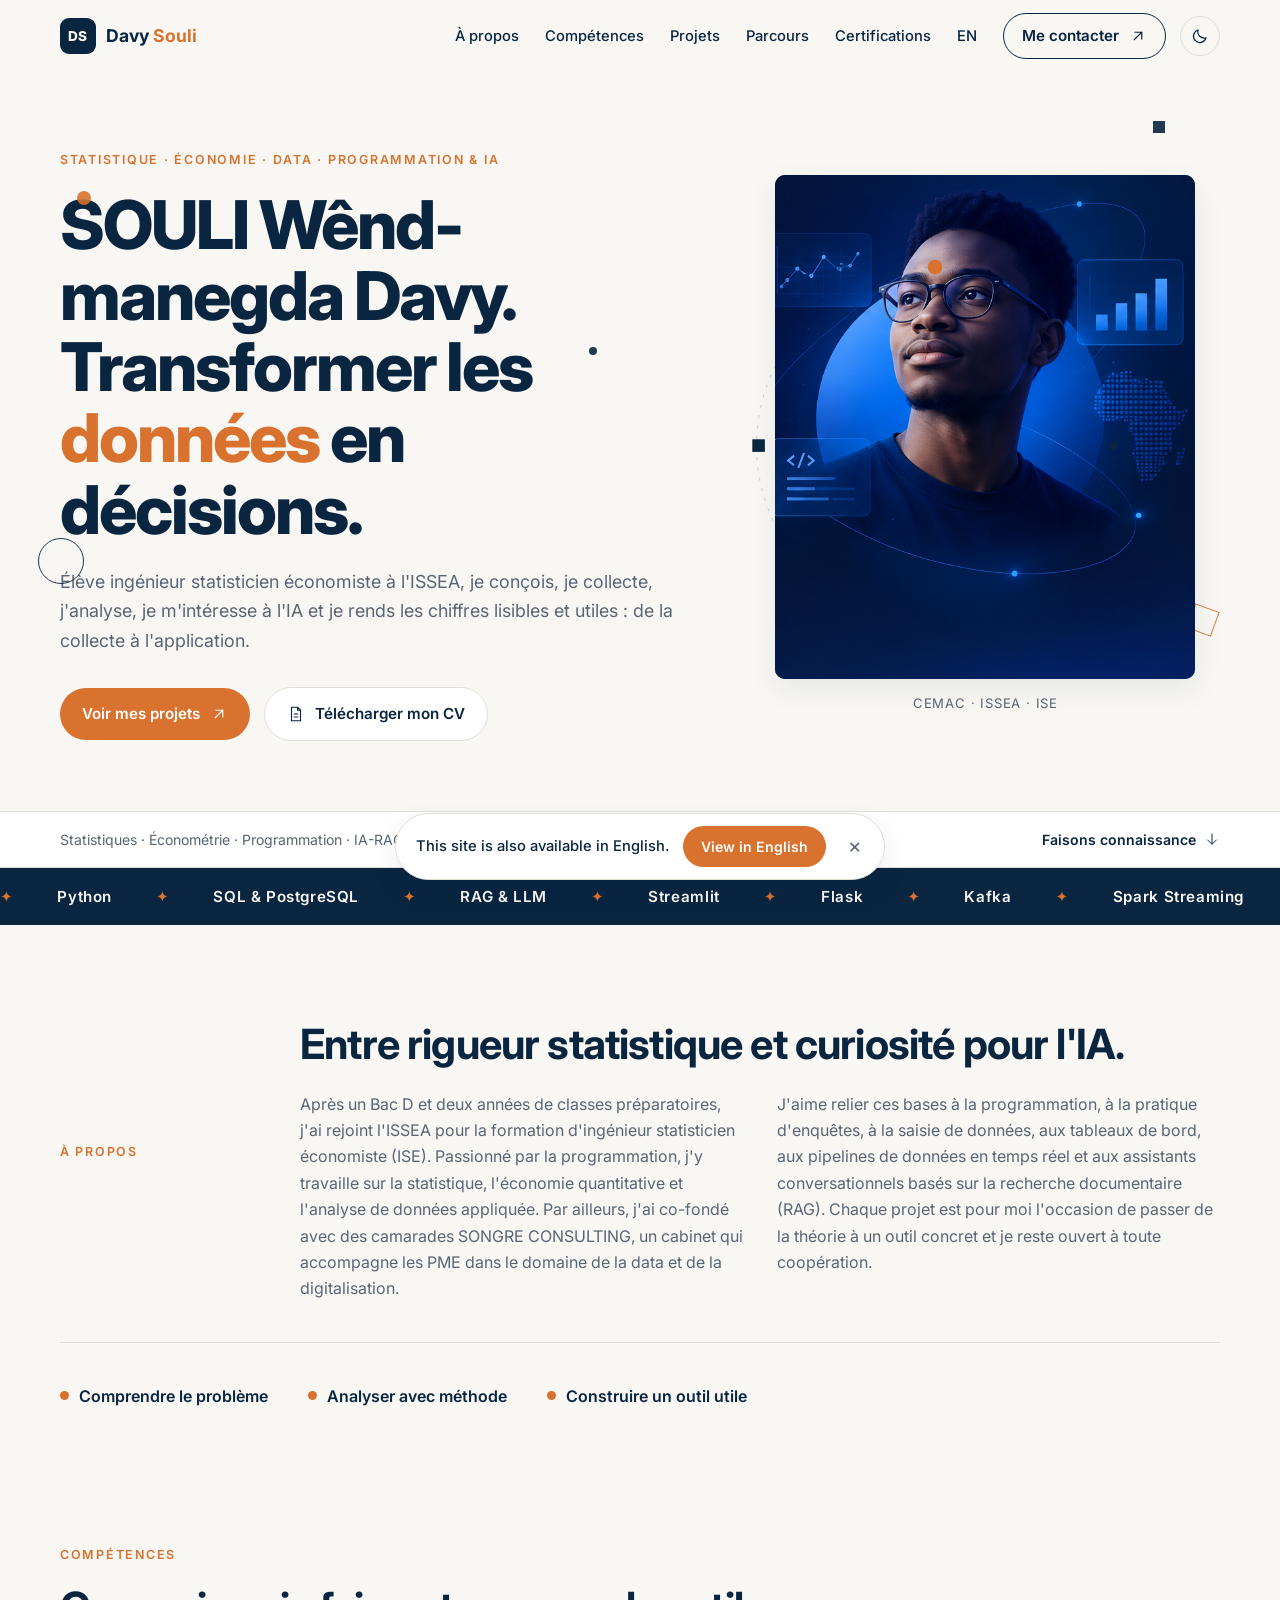
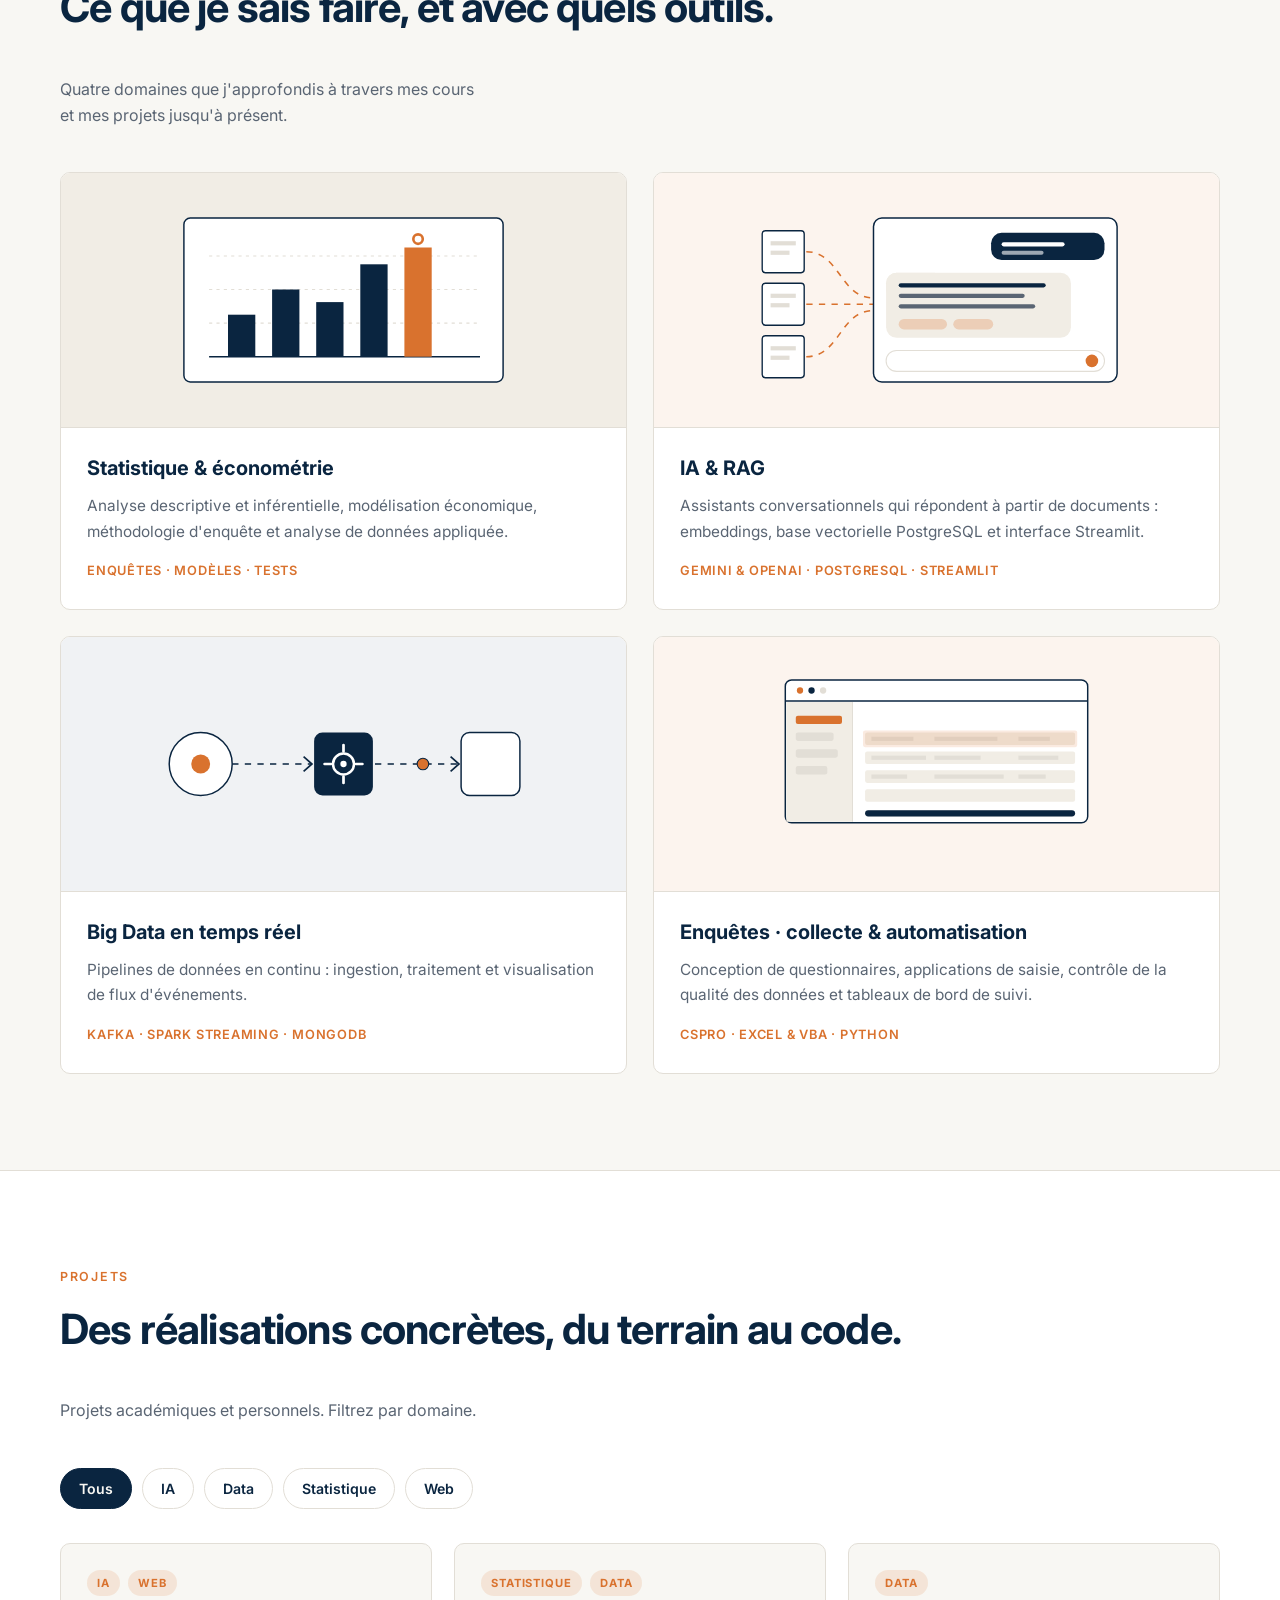
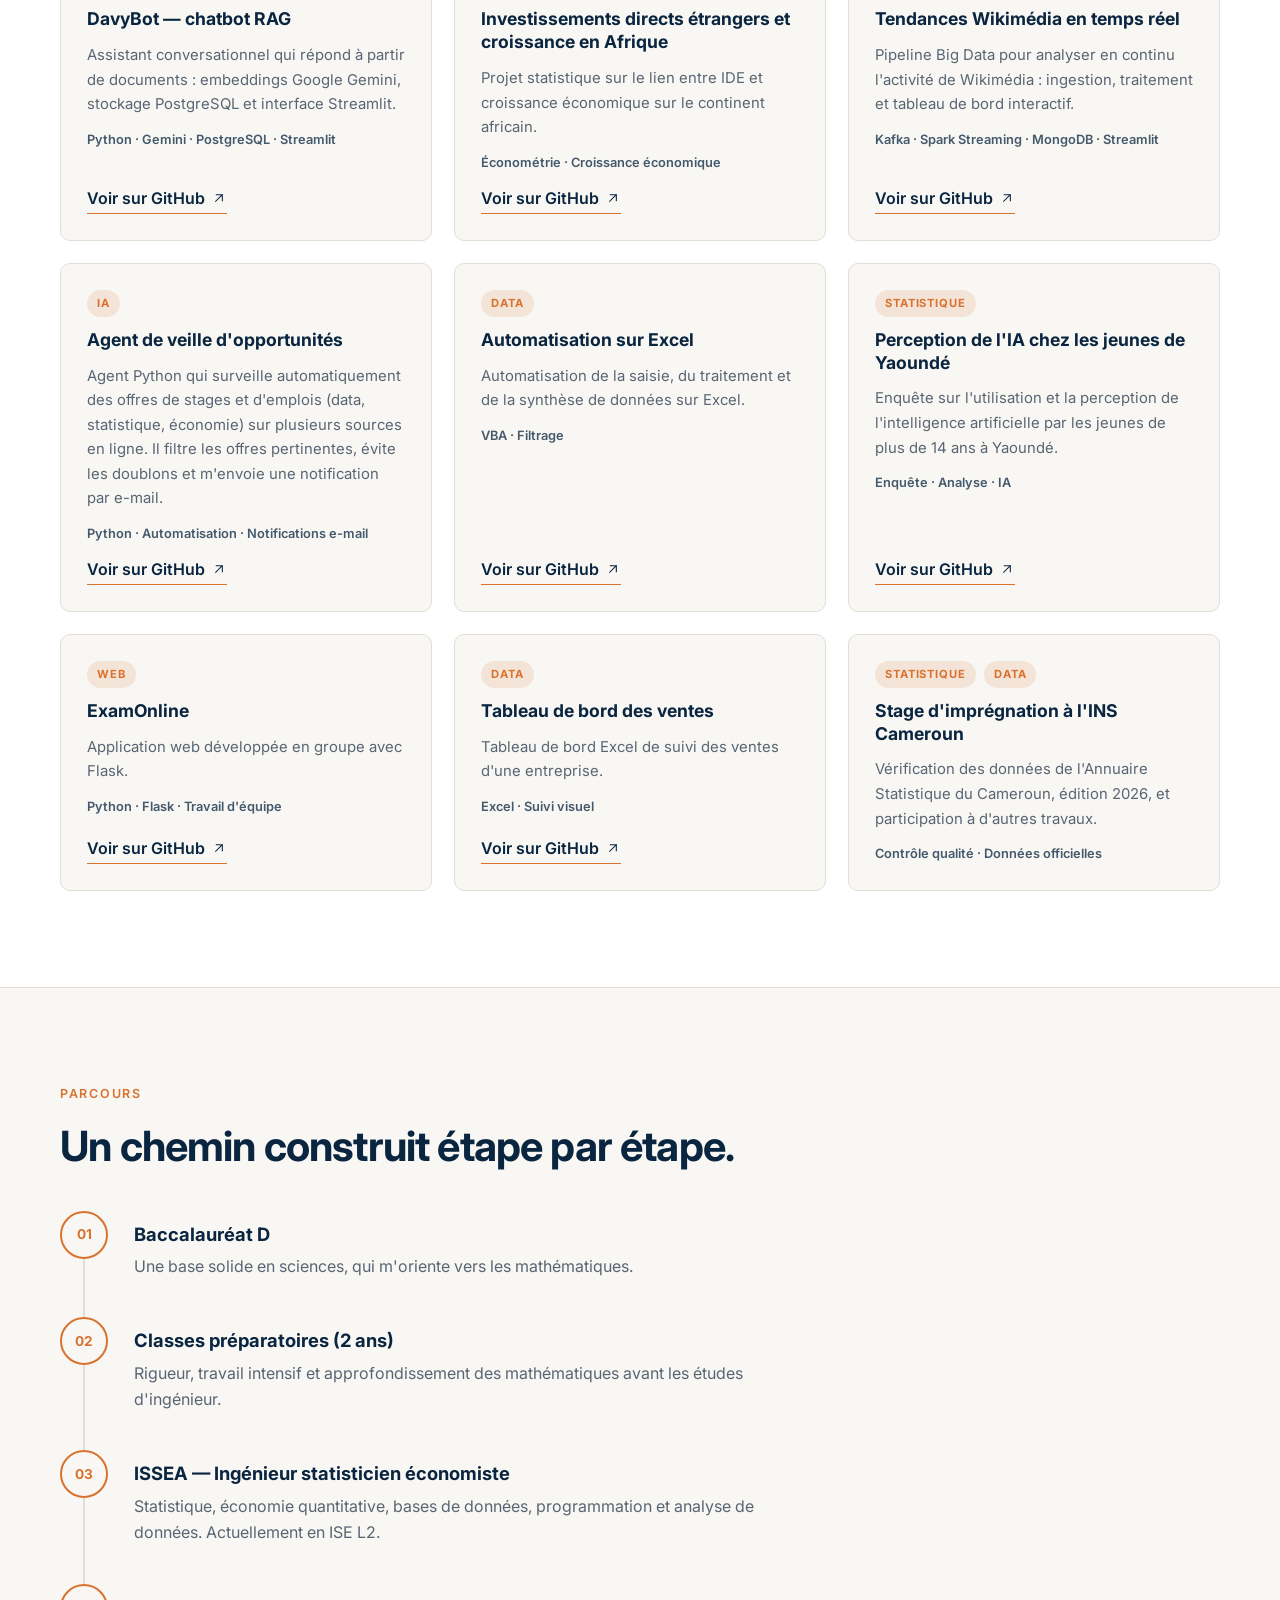
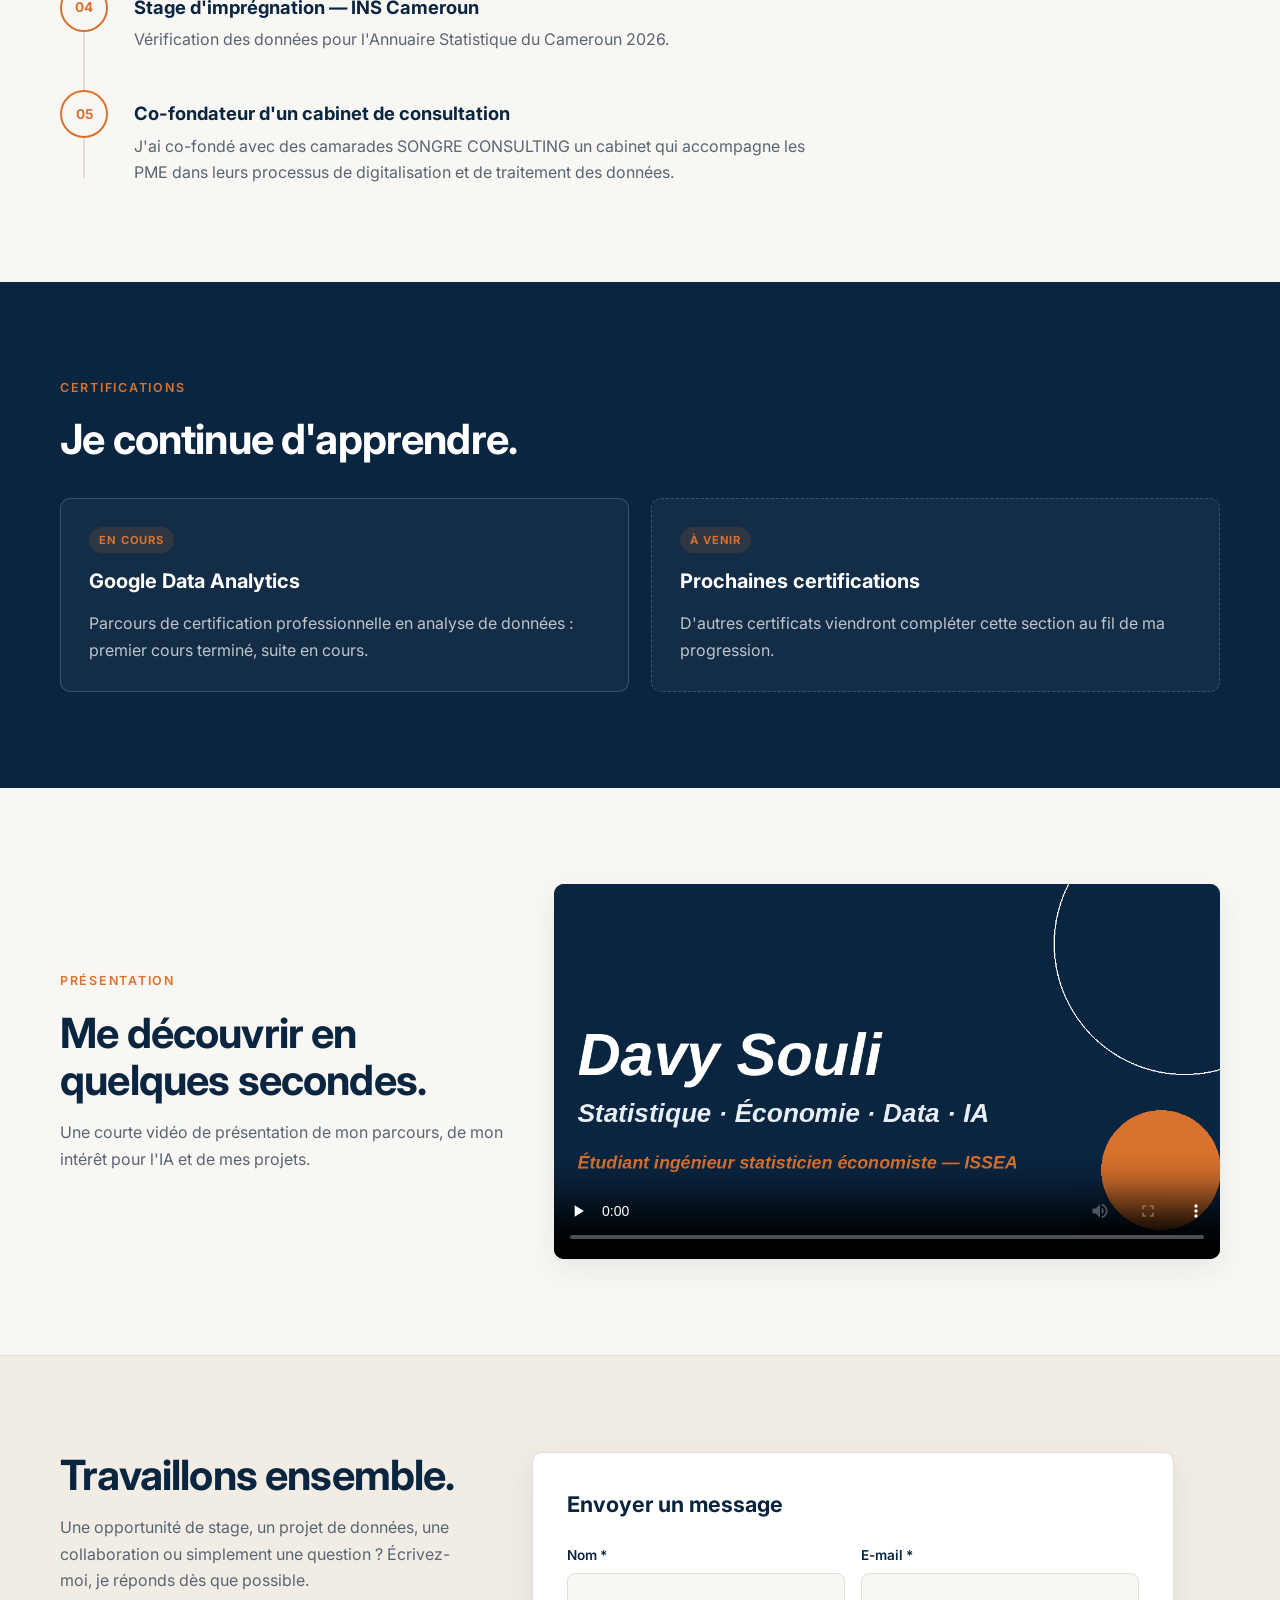
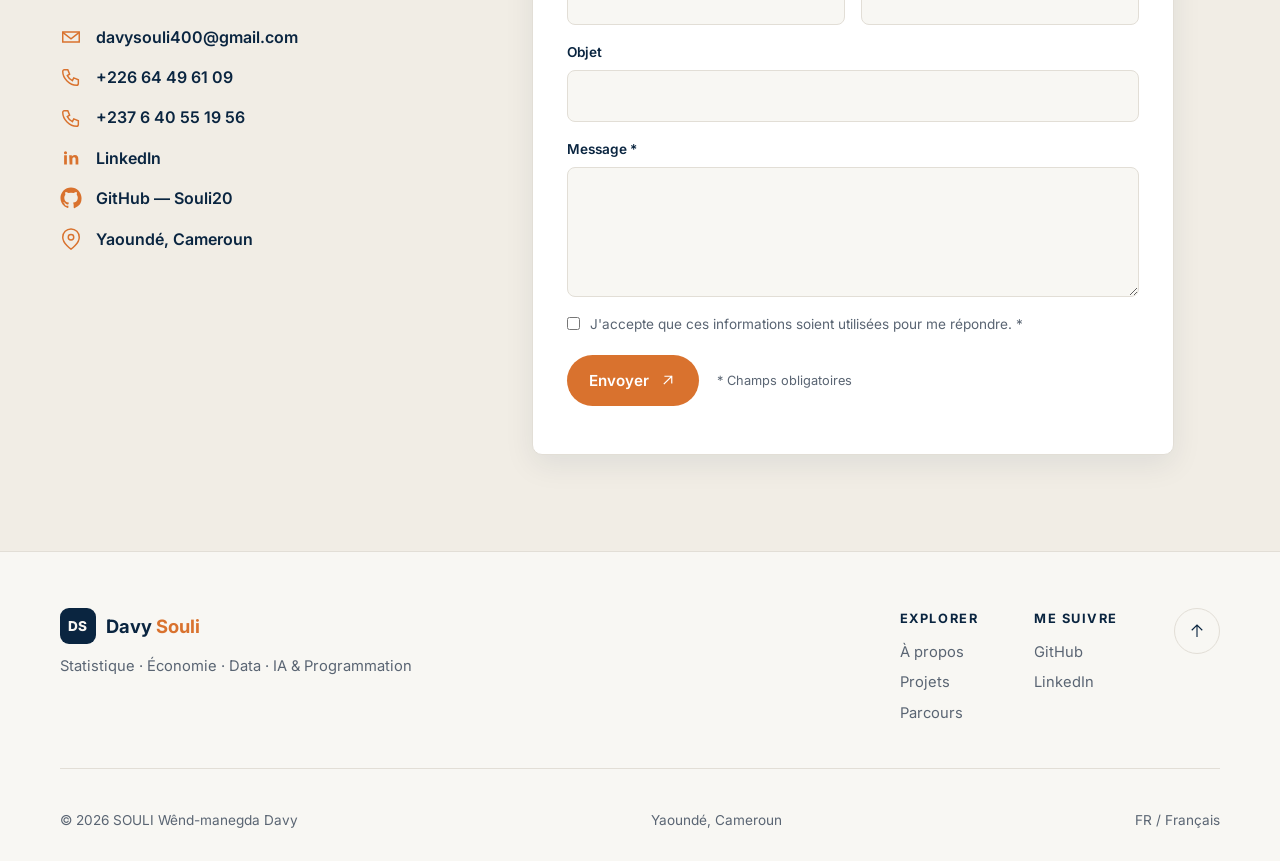
==== commit 11c14b91: "Update index.html" ====
--- a/index.html
+++ b/index.html
@@ -36,7 +36,7 @@
 <meta name="twitter:image" content="https://souli20.github.io/porteflio/assets/img/og-image.png">
 
 <meta name="theme-color" content="#0A2540">
-<link rel="icon" href="assets/img/davy_im.jpeg" type="image/jpeg">
+<link rel="icon" href="assets/img/davy_im.png" type="image/png">
 <link rel="apple-touch-icon" href="assets/img/davy_im.png">
 <link rel="manifest" href="site.webmanifest">
 
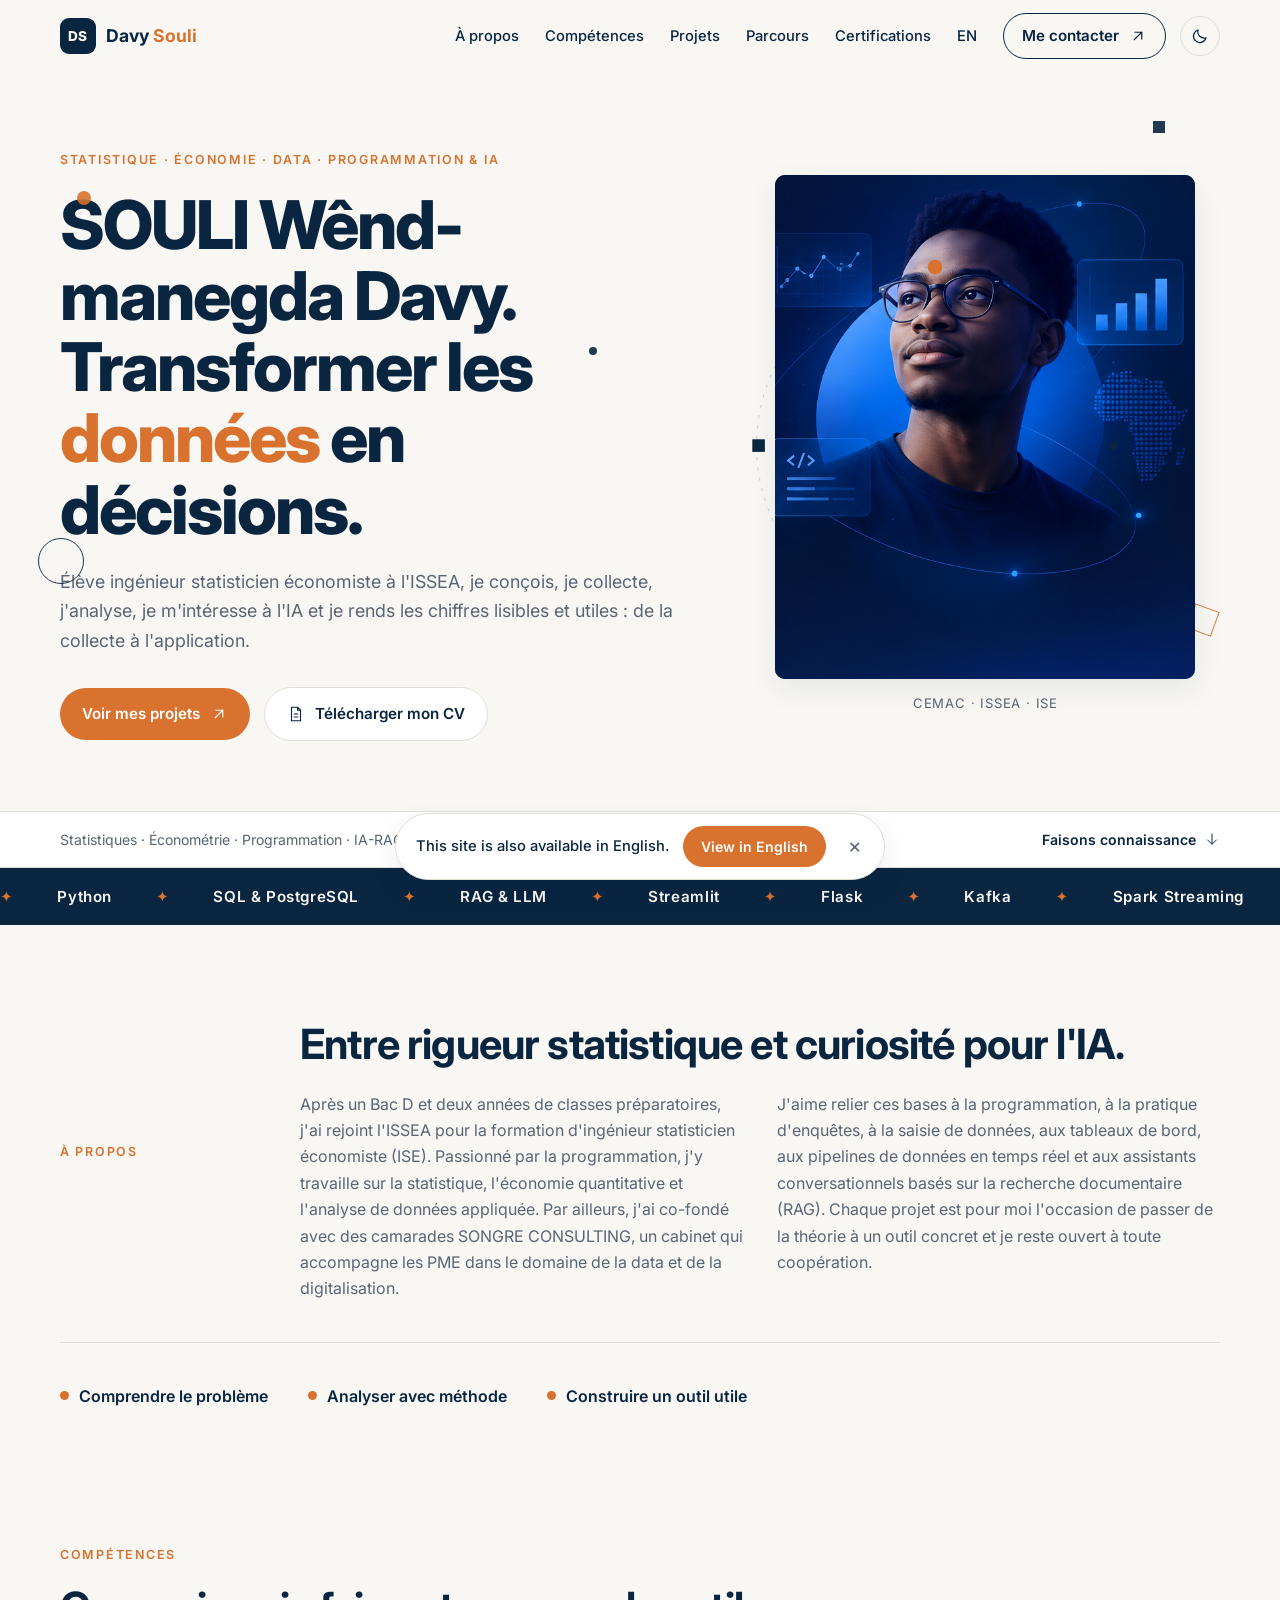
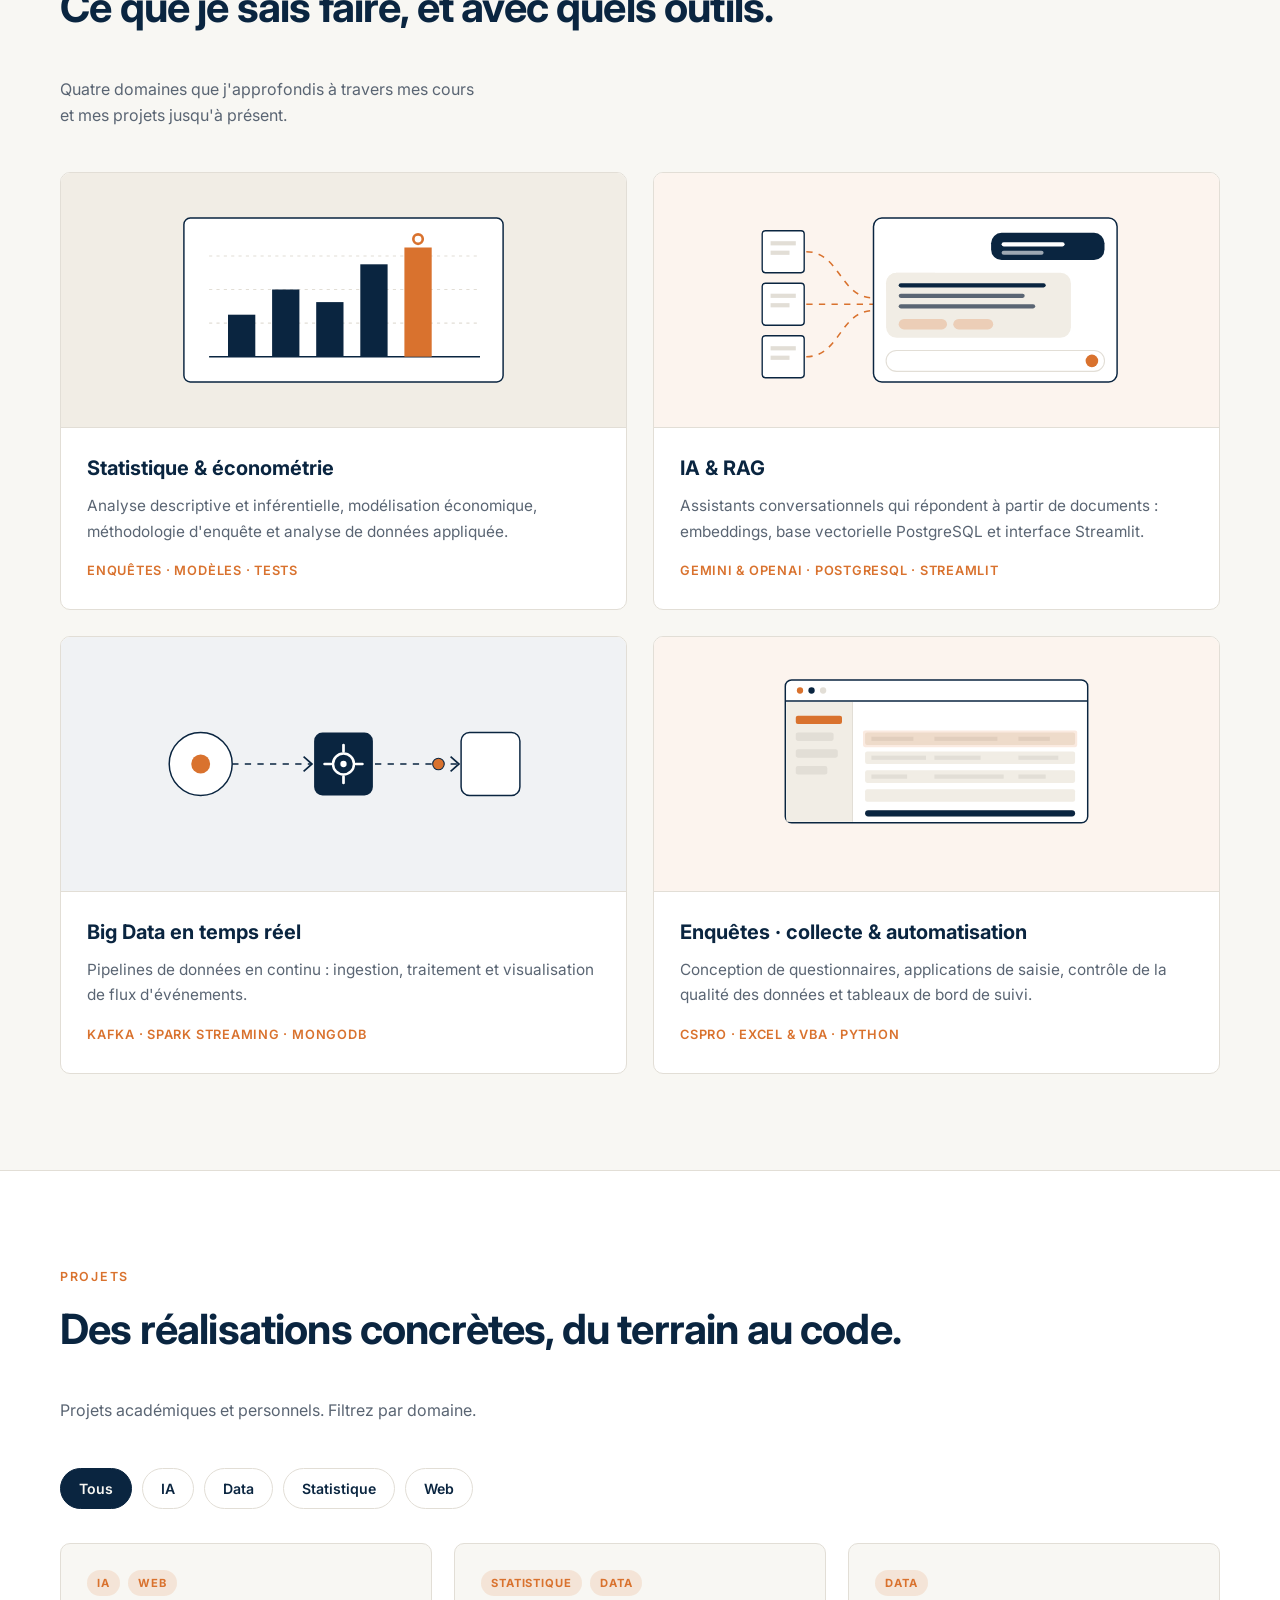
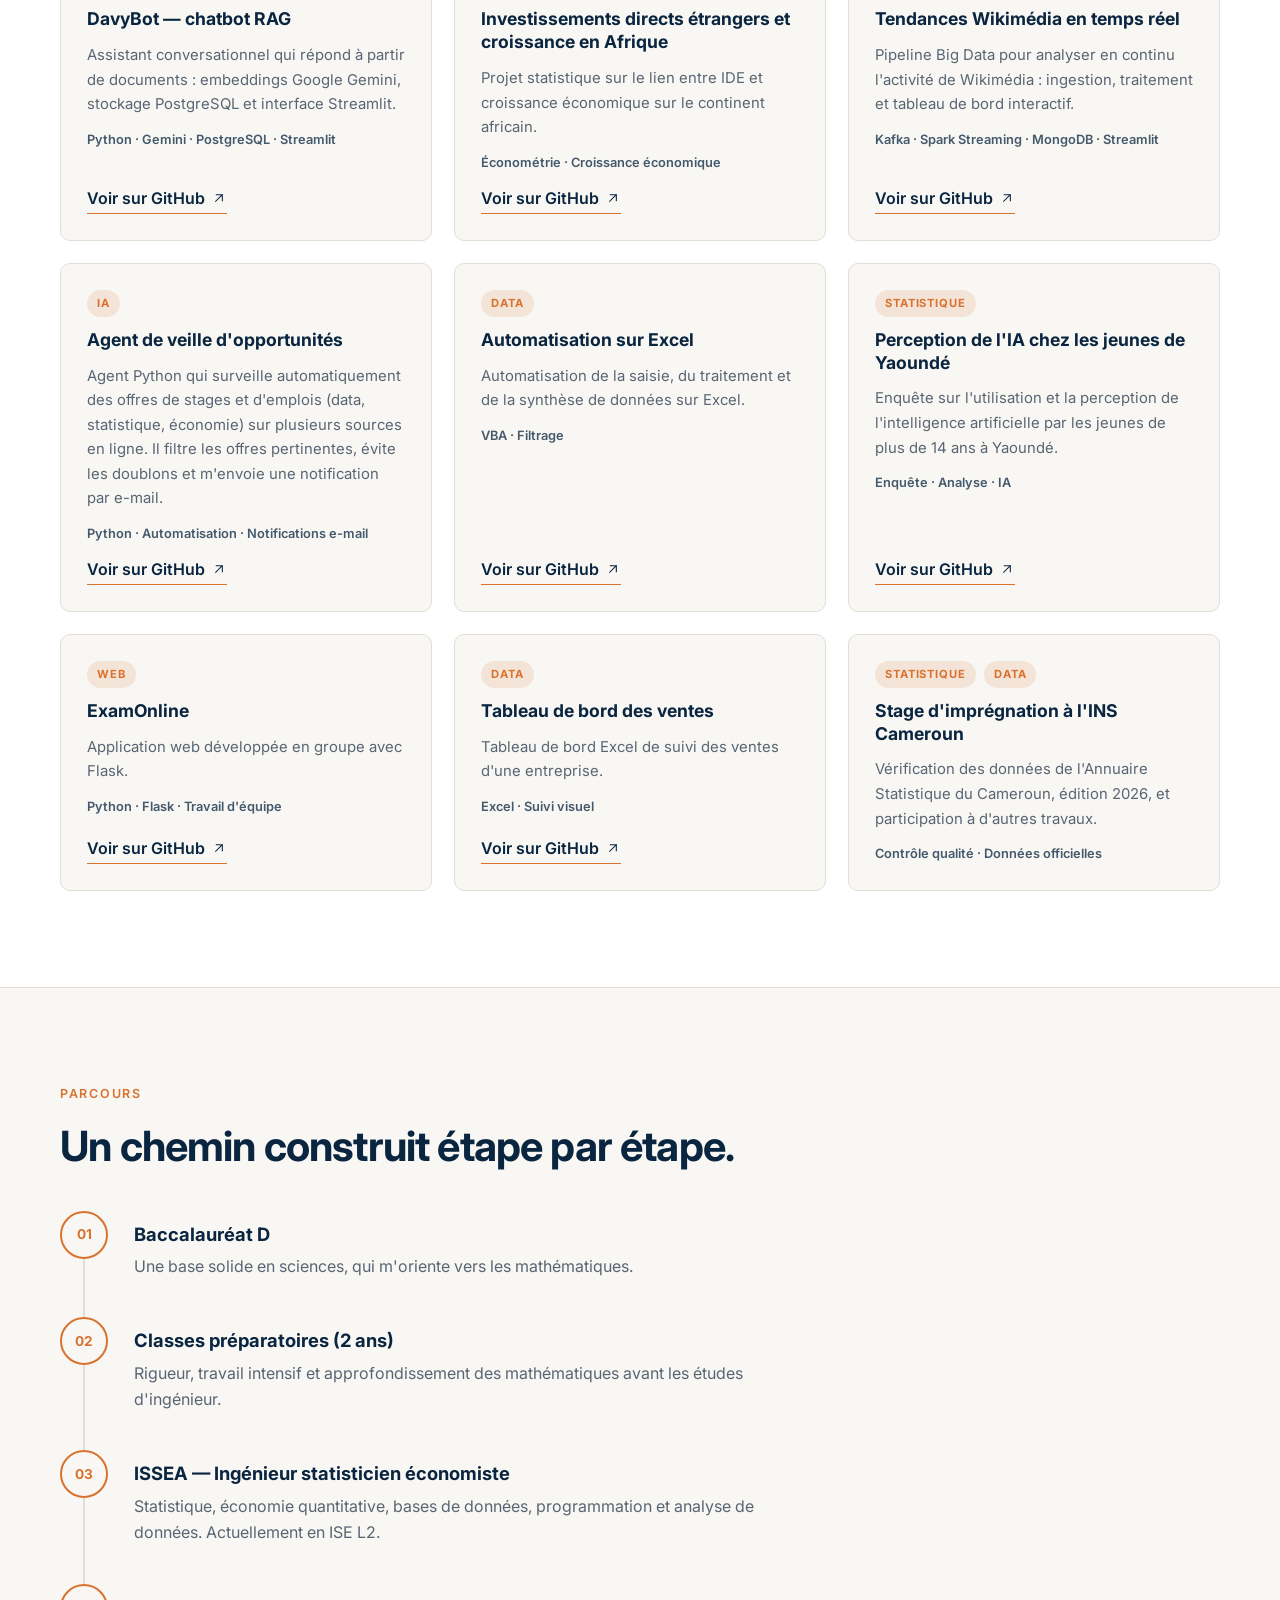
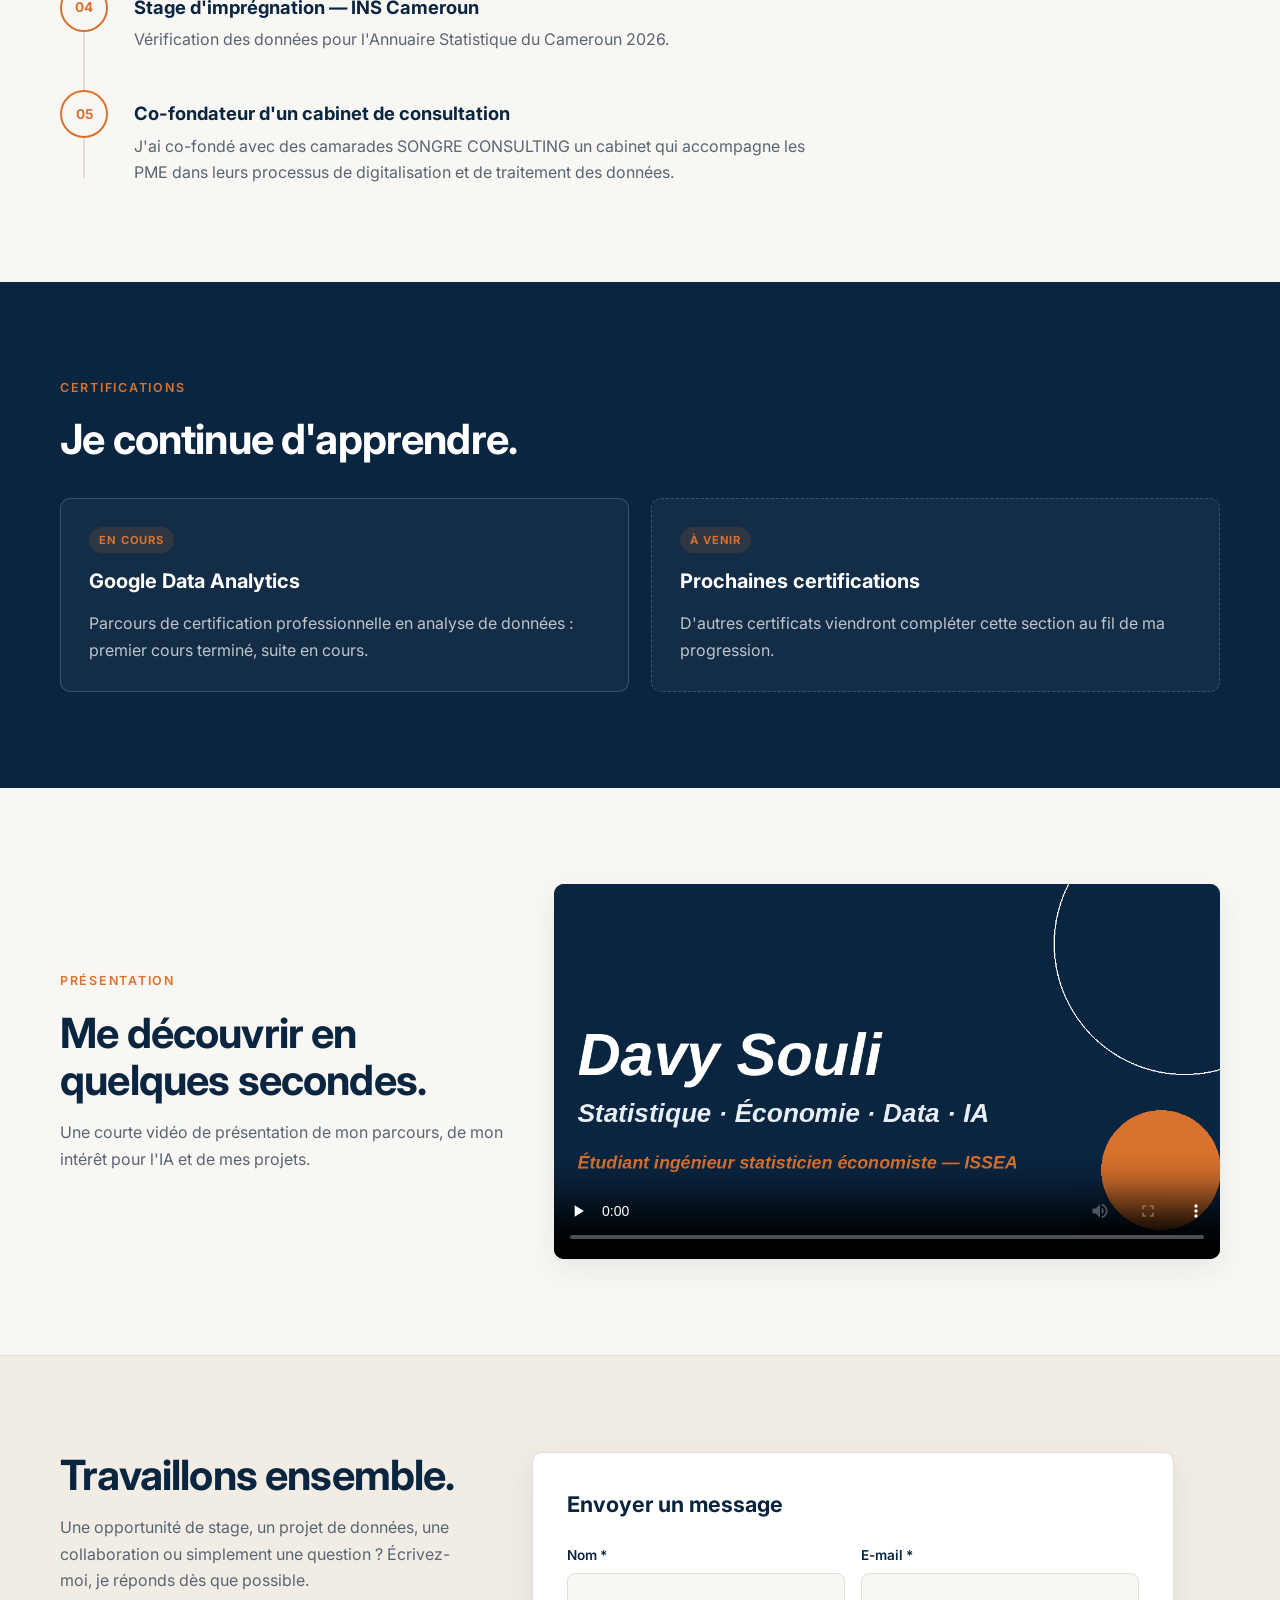
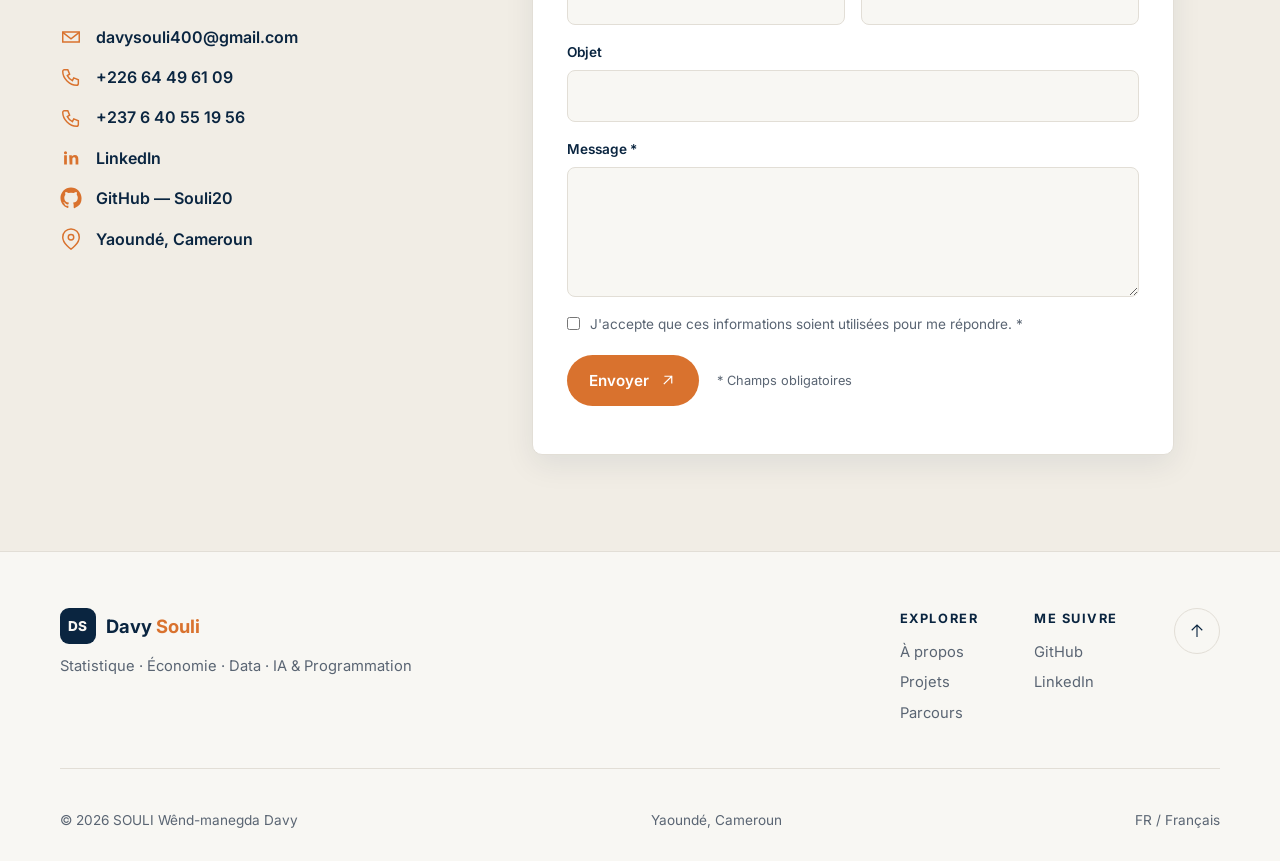
==== commit 1e8940b7: "Update index.html" ====
--- a/index.html
+++ b/index.html
@@ -3,6 +3,20 @@
 <head>
 <meta charset="UTF-8">
 <meta name="viewport" content="width=device-width, initial-scale=1, viewport-fit=cover">
+
+<script>
+  if (window.location.hostname === "souli20.github.io") {
+    const newPath = window.location.pathname
+      .replace(/^\/porteflio(?=\/|$)/, "") || "/";
+
+    window.location.replace(
+      "https://davysouli.vercel.app" +
+      newPath +
+      window.location.search +
+      window.location.hash
+    );
+  }
+</script>
 
 <title>Davy Souli | Élève ingénieur statisticien économiste (ISSEA)</title>
 <meta name="description" content="Portfolio de Davy Souli, élève ingénieur statisticien économiste à l'ISSEA : statistique, data science, IA (RAG) et Big Data.">
@@ -12,16 +26,16 @@
 <meta name="robots" content="index, follow, max-image-preview:large">
 <link rel="canonical" href="https://davysouli.vercel.app/">
 
-<link rel="alternate" hreflang="fr" href="https://souli20.github.io/porteflio/">
-<link rel="alternate" hreflang="en" href="https://souli20.github.io/porteflio/en/">
-<link rel="alternate" hreflang="x-default" href="https://souli20.github.io/porteflio/">
+<link rel="alternate" hreflang="fr" href="https://davysouli.vercel.app/">
+<link rel="alternate" hreflang="en" href="https://davysouli.vercel.app/en/">
+<link rel="alternate" hreflang="x-default" href="https://davysouli.vercel.app/">
 
 <!-- Open Graph -->
 <meta property="og:type" content="website">
-<meta property="og:url" content="https://souli20.github.io/porteflio/">
+<meta property="og:url" content="https://davysouli.vercel.app/">
 <meta property="og:title" content="Davy Souli | Statistique, Économie, Data &amp; IA">
 <meta property="og:description" content="Portfolio d'un élève ingénieur statisticien économiste : projets, certifications et parcours.">
-<meta property="og:image" content="https://souli20.github.io/porteflio/assets/img/og-image.png">
+<meta property="og:image" content="https://davysouli.vercel.app/assets/img/og-image.png">
 <meta property="og:image:width" content="1200">
 <meta property="og:image:height" content="630">
 <meta property="og:image:alt" content="Portfolio de Davy Souli — Statistique, Économie, Data et IA">
@@ -33,10 +47,10 @@
 <meta name="twitter:card" content="summary_large_image">
 <meta name="twitter:title" content="Davy Souli | Statistique, Économie, Data &amp; IA">
 <meta name="twitter:description" content="Portfolio d'un élève ingénieur statisticien économiste : projets, certifications et parcours.">
-<meta name="twitter:image" content="https://souli20.github.io/porteflio/assets/img/og-image.png">
+<meta name="twitter:image" content="https://davysouli.vercel.app/assets/img/og-image.png">
 
 <meta name="theme-color" content="#0A2540">
-<link rel="icon" href="assets/img/davy_im.png" type="image/png">
+<link rel="icon" href="assets/img/davy_im.jpeg" type="image/jpeg">
 <link rel="apple-touch-icon" href="assets/img/davy_im.png">
 <link rel="manifest" href="site.webmanifest">
 
@@ -49,6 +63,7 @@
   try { var t = localStorage.getItem('theme'); if (t) document.documentElement.setAttribute('data-theme', t); } catch (e) {}
 </script>
 <link rel="stylesheet" href="assets/css/style.css">
+
 
 <script type="application/ld+json">
 {
@@ -56,16 +71,28 @@
   "@graph": [
     {
       "@type": "Person",
-      "@id": "https://souli20.github.io/porteflio/#person",
+      "@id": "https://davysouli.vercel.app/#person",
       "name": "Davy Souli",
-      "alternateName": ["SOULI Wênd-Manegda Davy", "Wênd-Manegda Davy Souli"],
-      "url": "https://souli20.github.io/porteflio/",
+      "alternateName": [
+        "SOULI Wênd-Manegda Davy",
+        "Wênd-Manegda Davy Souli"
+      ],
+      "url": "https://davysouli.vercel.app/",
       "jobTitle": "Élève ingénieur statisticien économiste",
       "affiliation": {
         "@type": "EducationalOrganization",
         "name": "Institut Sous-régional de Statistique et d'Économie Appliquée (ISSEA)"
       },
-      "knowsAbout": ["Statistique", "Économie quantitative", "Data science", "Intelligence artificielle", "RAG", "Big Data", "Analyse de données", "Programmation"],
+      "knowsAbout": [
+        "Statistique",
+        "Économie quantitative",
+        "Data science",
+        "Intelligence artificielle",
+        "RAG",
+        "Big Data",
+        "Analyse de données",
+        "Programmation"
+      ],
       "sameAs": [
         "https://github.com/Souli20",
         "https://www.linkedin.com/in/davy-souli-b00907375"
@@ -73,19 +100,25 @@
     },
     {
       "@type": "WebSite",
-      "@id": "https://souli20.github.io/porteflio/#website",
-      "url": "https://souli20.github.io/porteflio/",
+      "@id": "https://davysouli.vercel.app/#website",
+      "url": "https://davysouli.vercel.app/",
       "name": "Portfolio de Davy Souli",
       "inLanguage": "fr-FR",
-      "publisher": { "@id": "https://souli20.github.io/porteflio/#person" }
+      "publisher": {
+        "@id": "https://davysouli.vercel.app/#person"
+      }
     },
     {
       "@type": "ProfilePage",
-      "@id": "https://souli20.github.io/porteflio/#webpage",
-      "url": "https://souli20.github.io/porteflio/",
+      "@id": "https://davysouli.vercel.app/#webpage",
+      "url": "https://davysouli.vercel.app/",
       "name": "Davy Souli — Portfolio",
-      "isPartOf": { "@id": "https://souli20.github.io/porteflio/#website" },
-      "mainEntity": { "@id": "https://souli20.github.io/porteflio/#person" },
+      "isPartOf": {
+        "@id": "https://davysouli.vercel.app/#website"
+      },
+      "mainEntity": {
+        "@id": "https://davysouli.vercel.app/#person"
+      },
       "inLanguage": "fr-FR"
     }
   ]
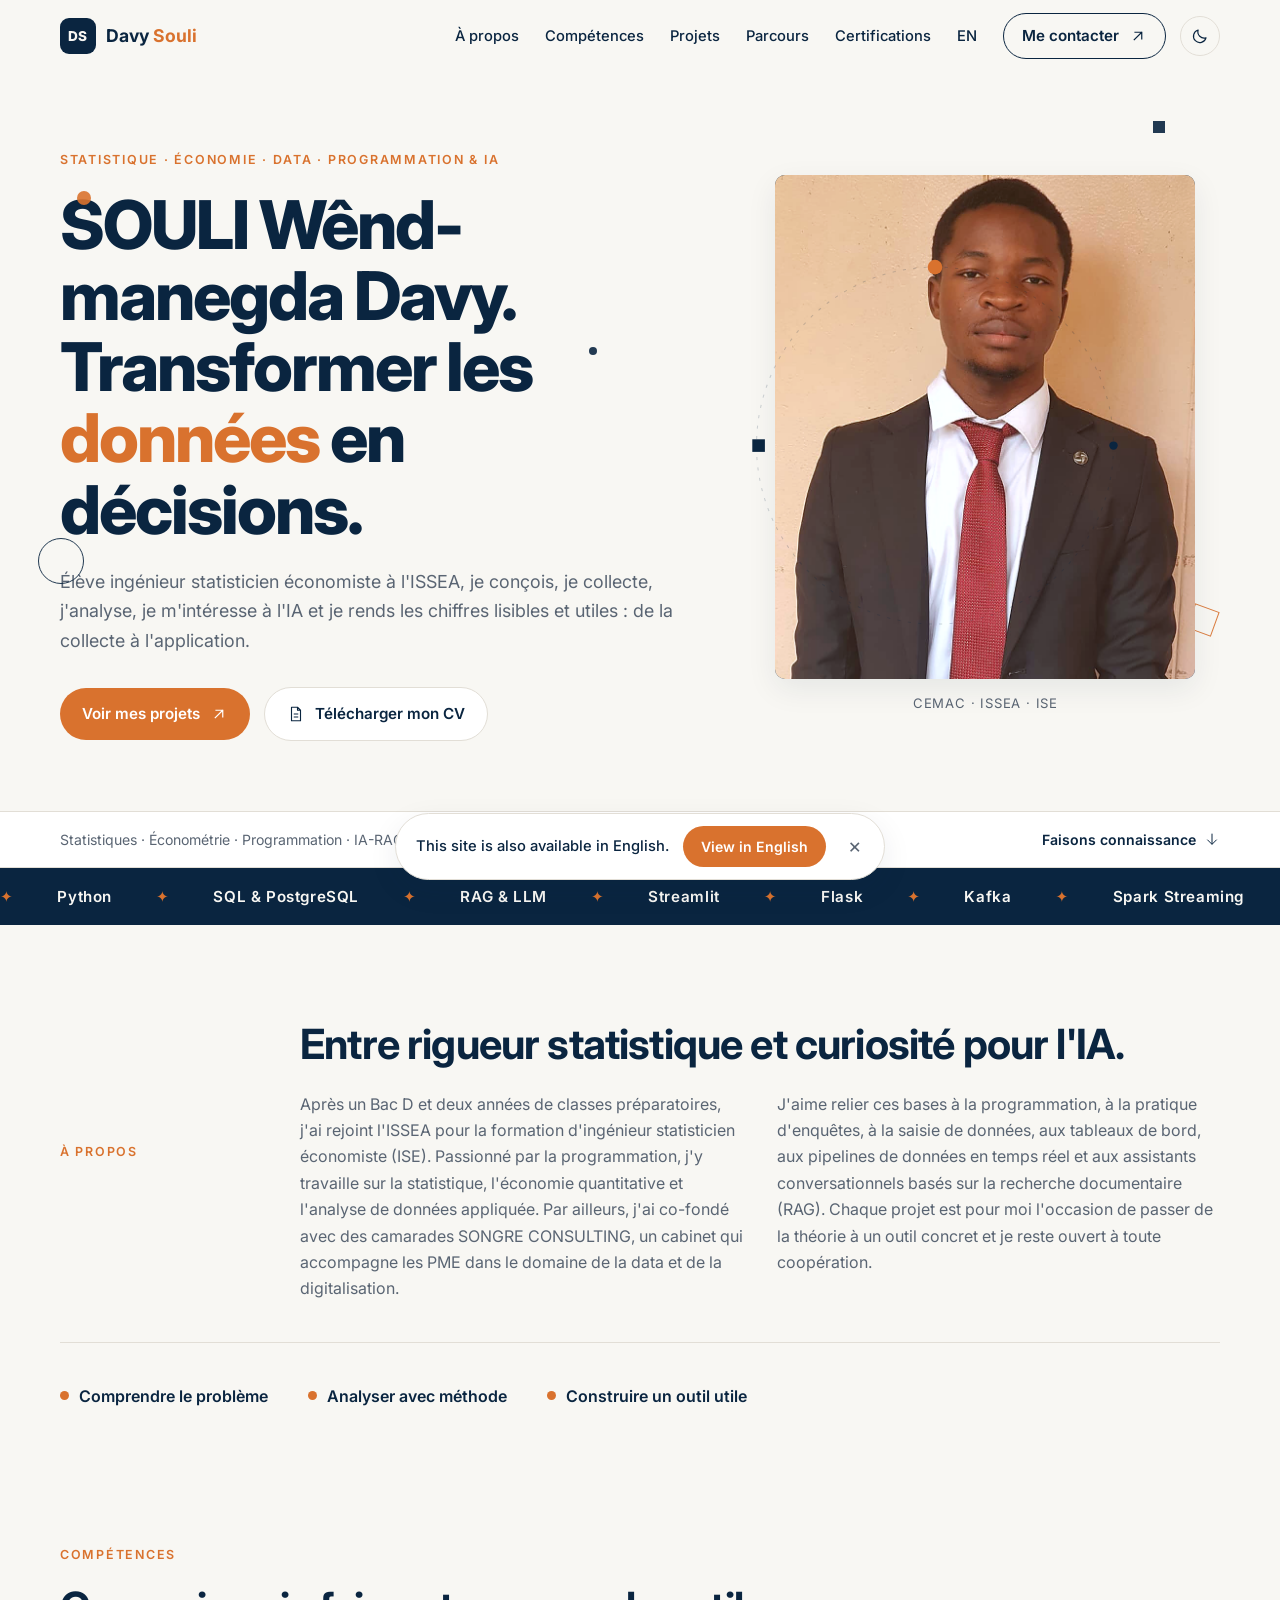
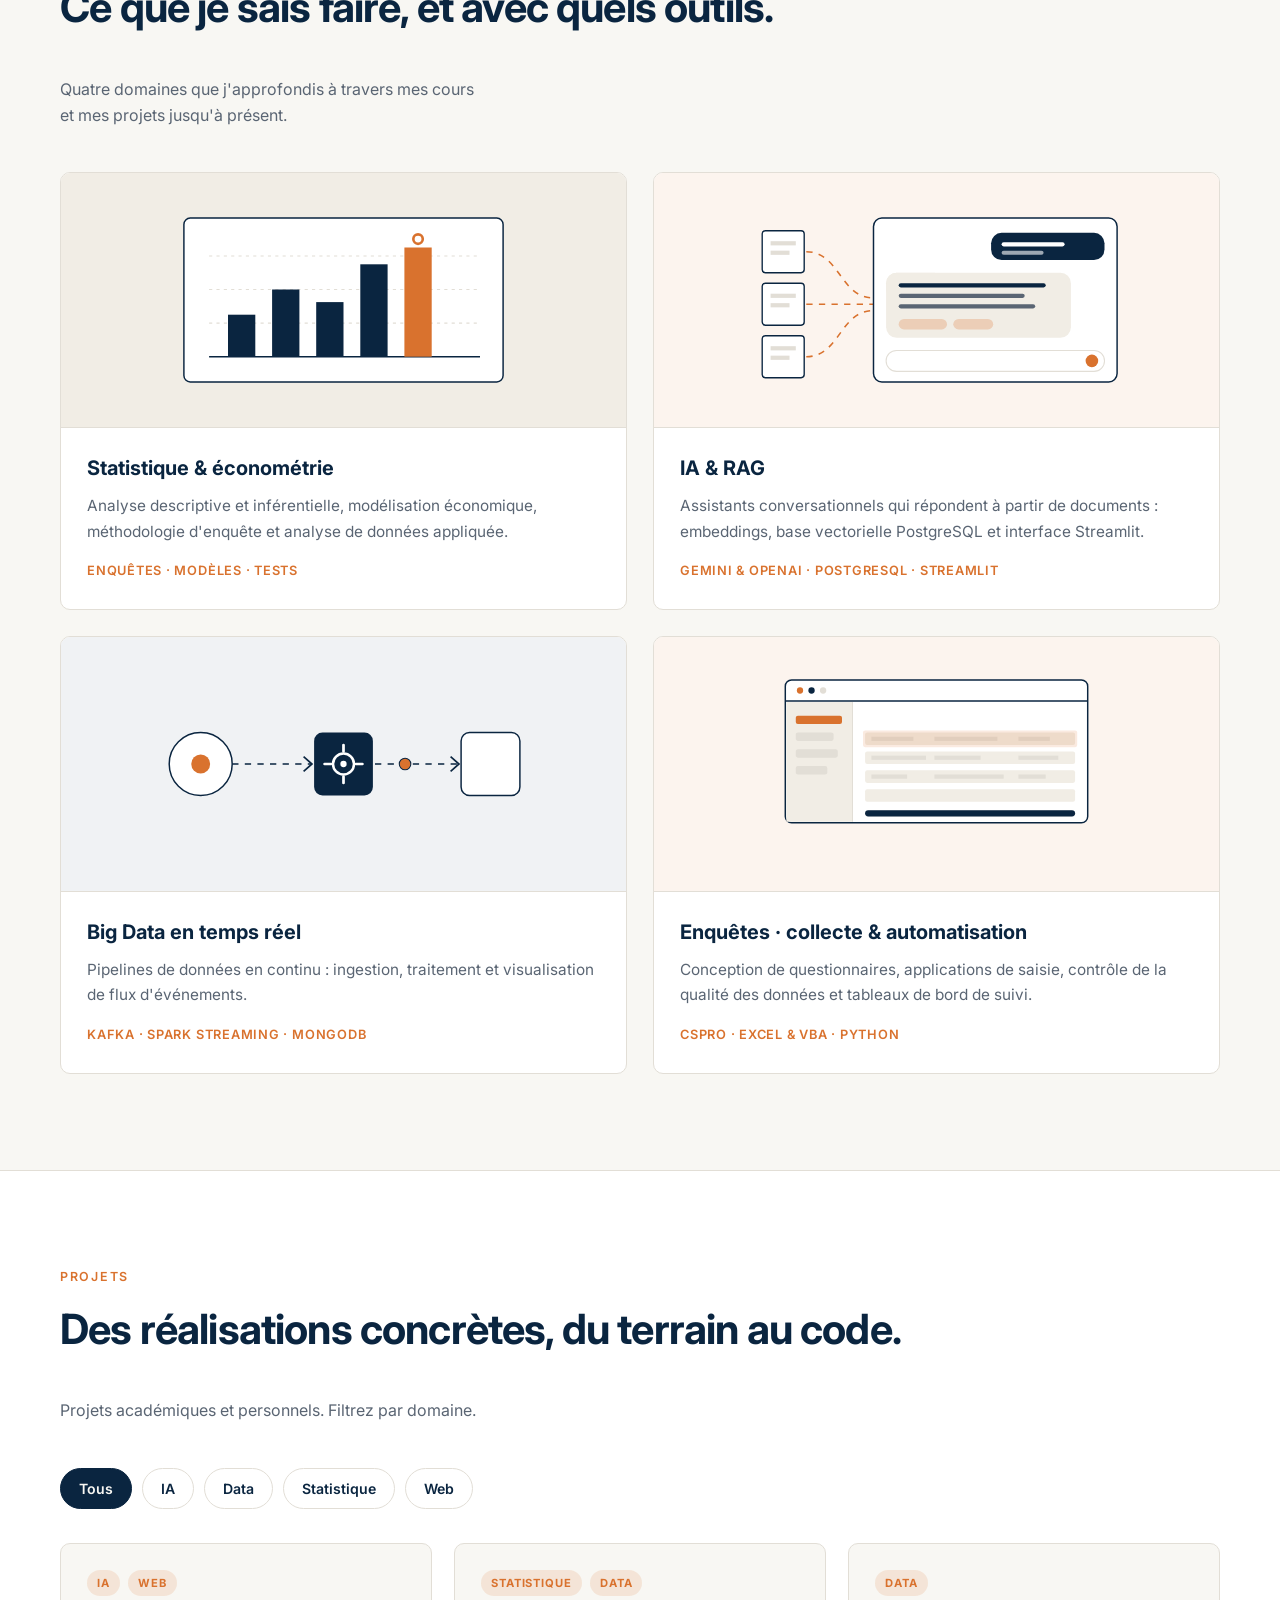
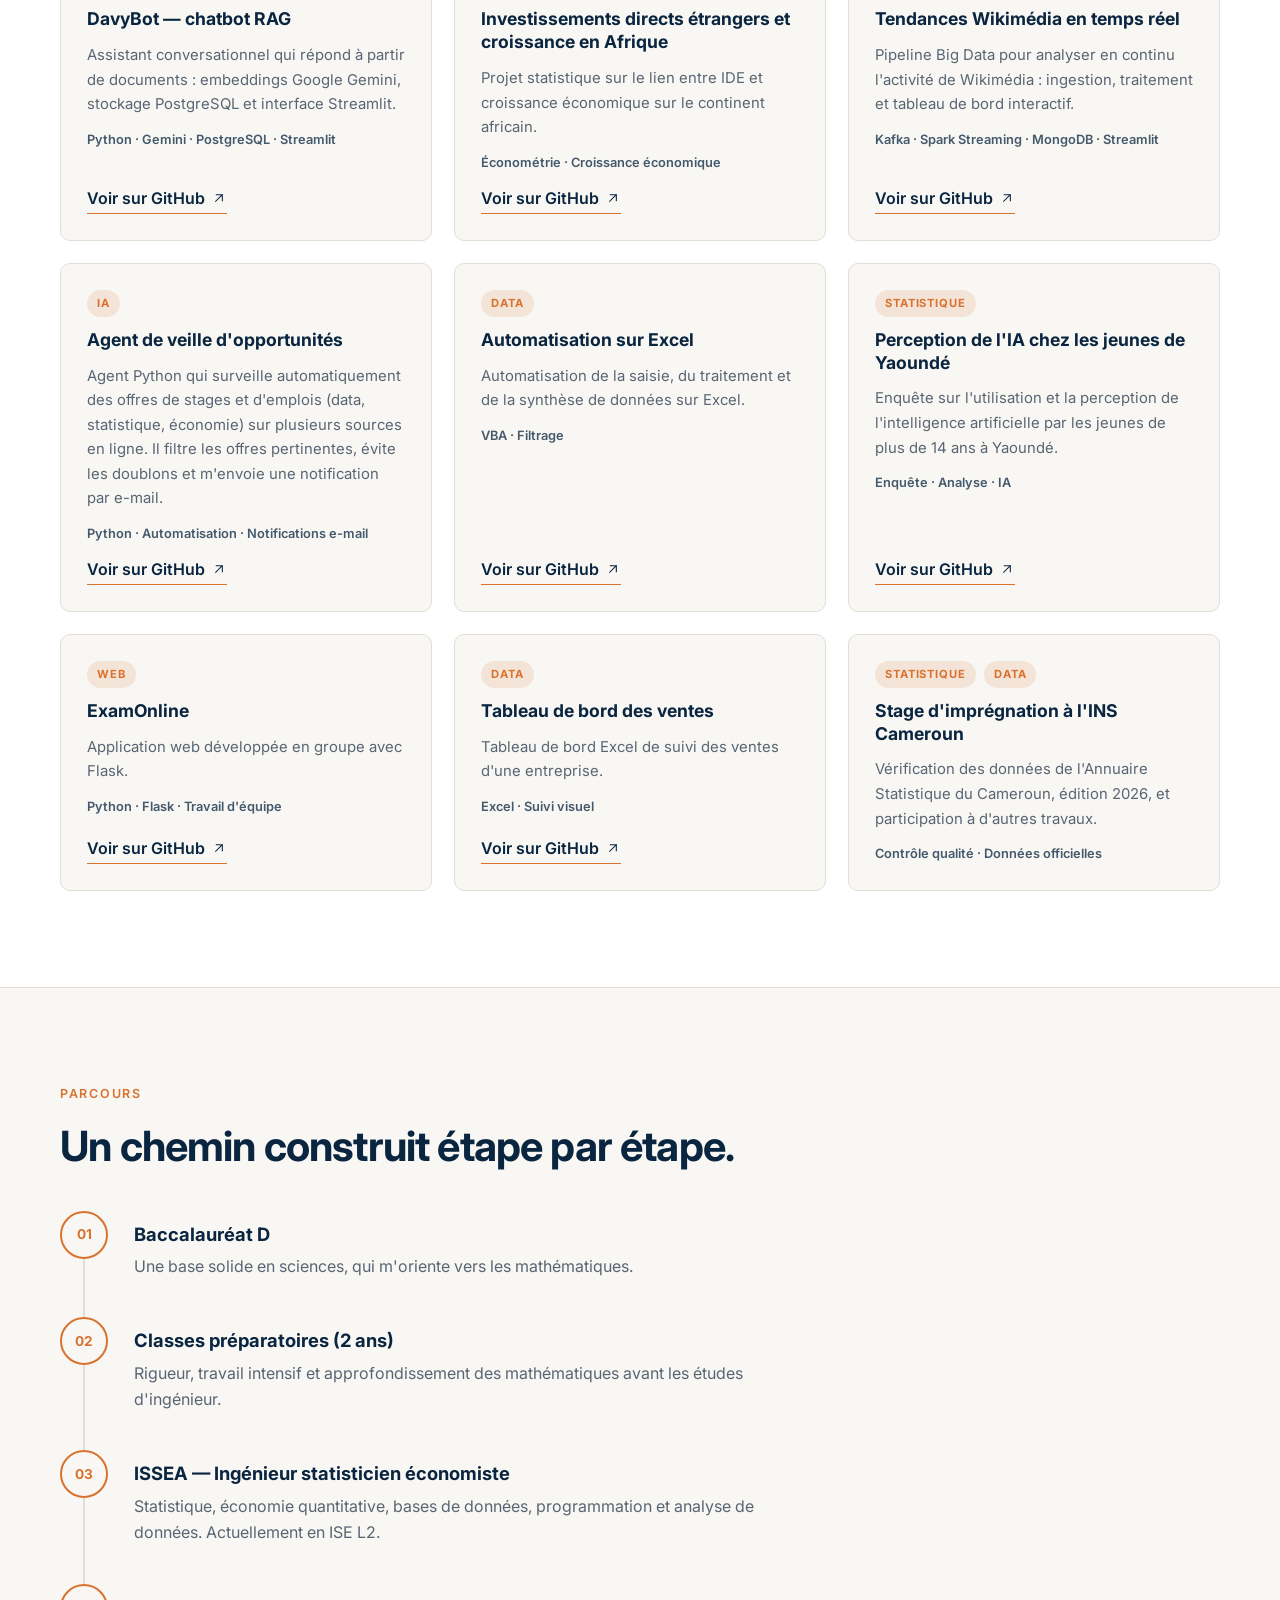
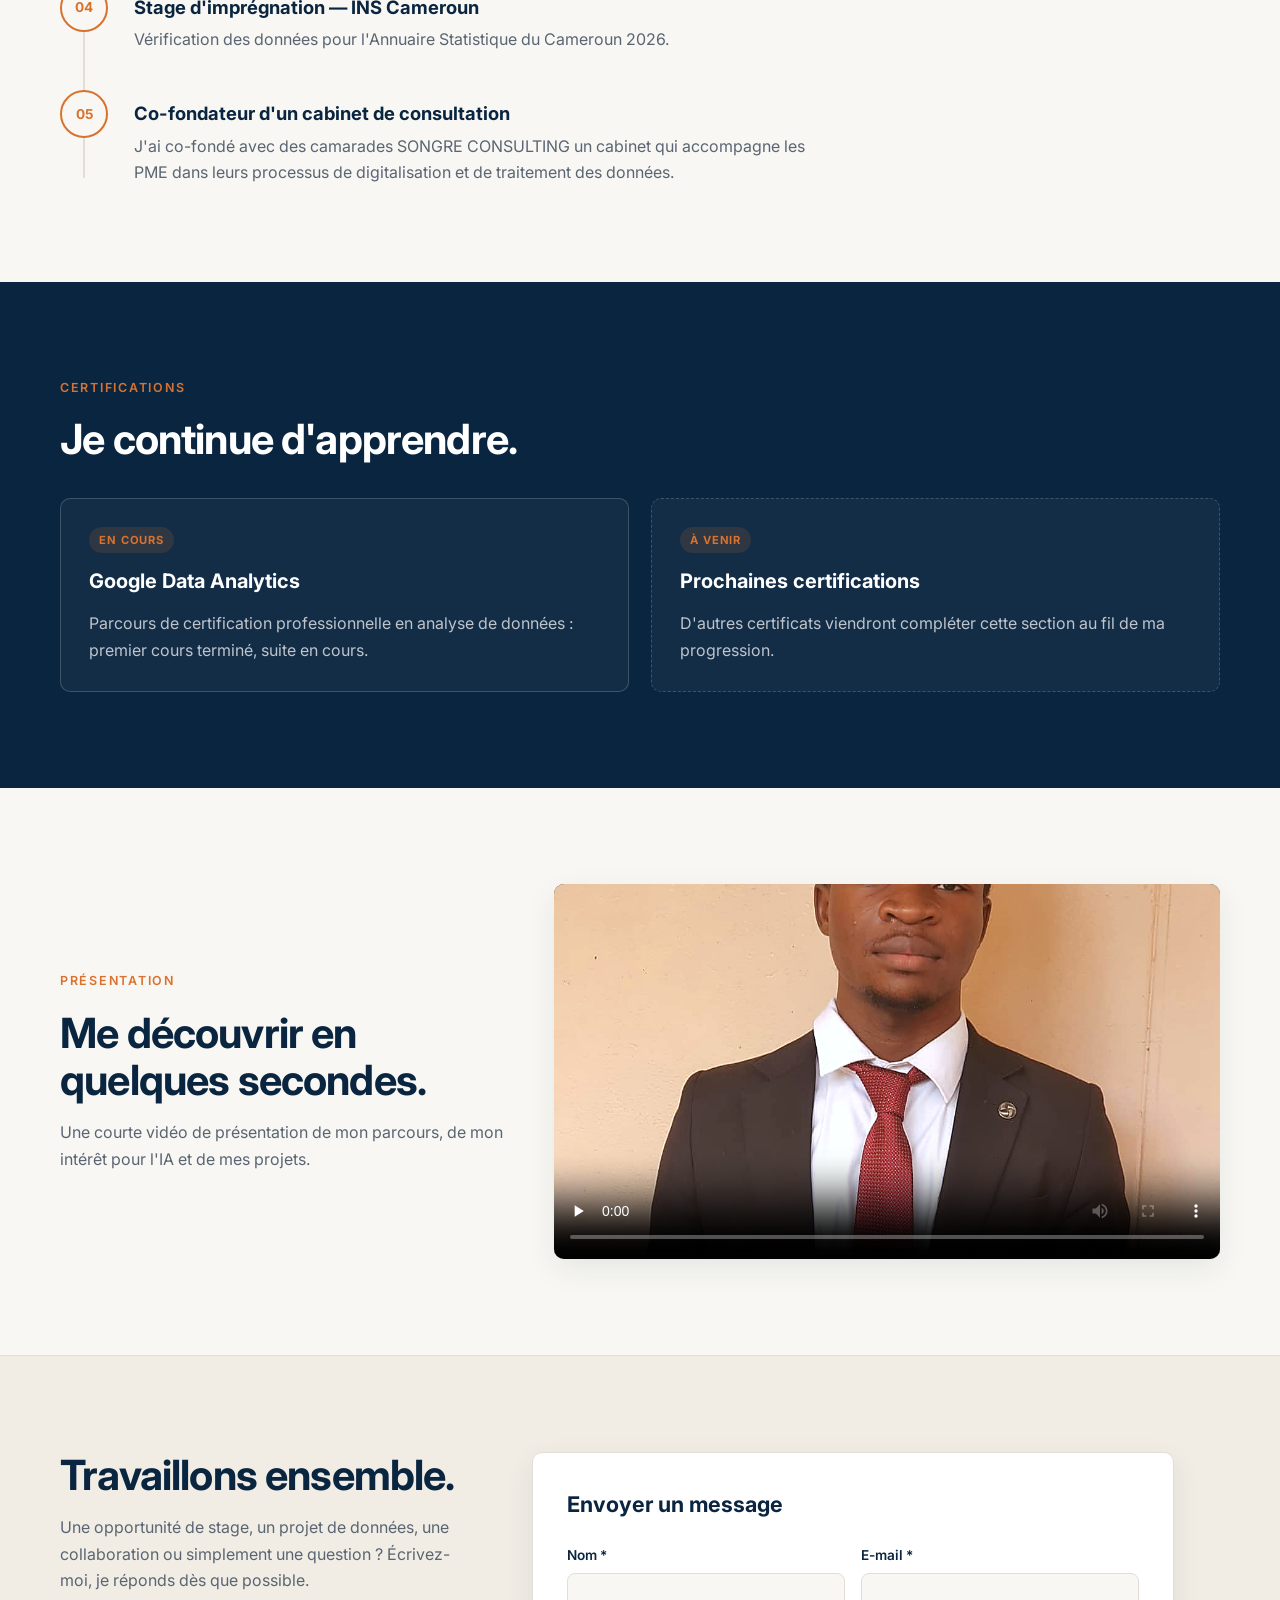
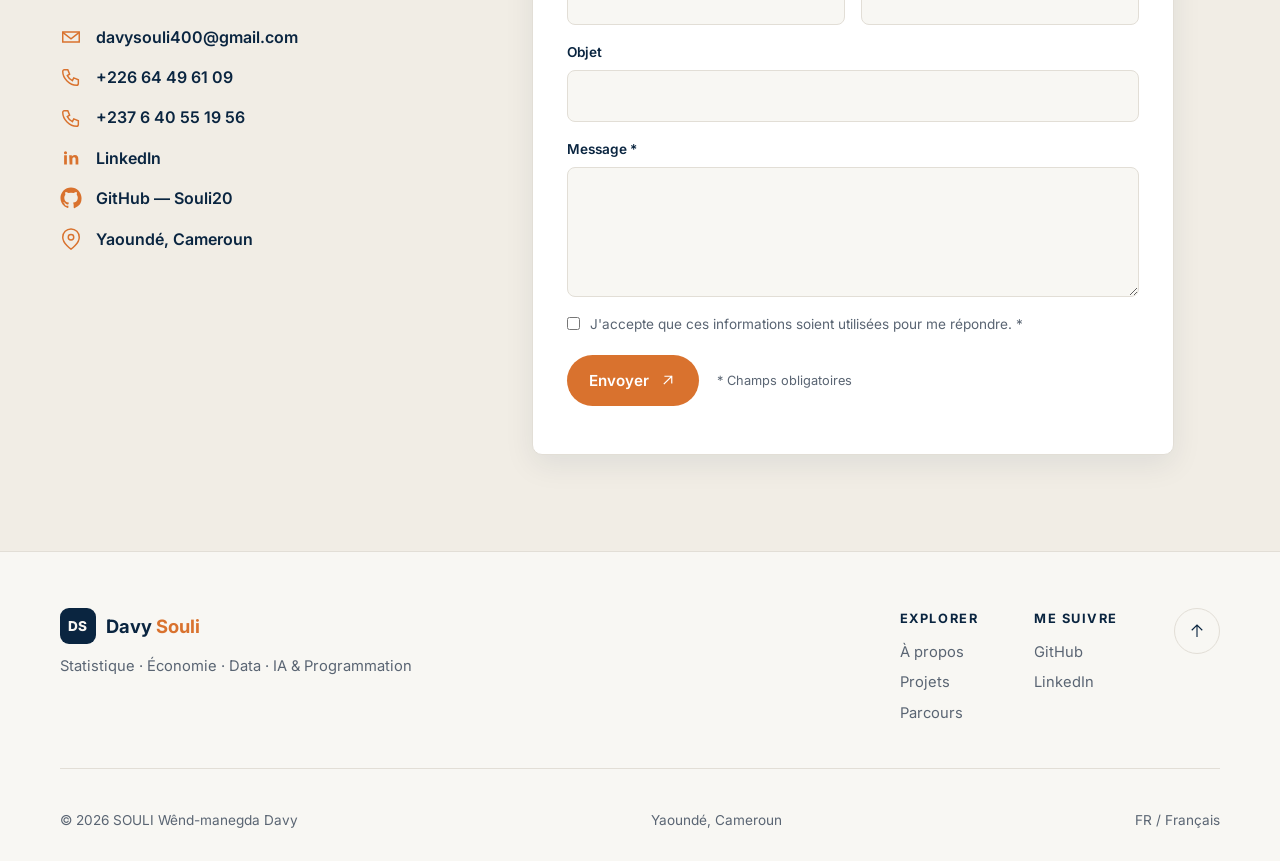
==== commit aa969976: "Update index.html" ====
--- a/index.html
+++ b/index.html
@@ -35,7 +35,7 @@
 <meta property="og:url" content="https://davysouli.vercel.app/">
 <meta property="og:title" content="Davy Souli | Statistique, Économie, Data &amp; IA">
 <meta property="og:description" content="Portfolio d'un élève ingénieur statisticien économiste : projets, certifications et parcours.">
-<meta property="og:image" content="https://davysouli.vercel.app/assets/img/og-image.png">
+<meta property="og:image" content="https://davysouli.vercel.app/assets/img/davy_im.png">
 <meta property="og:image:width" content="1200">
 <meta property="og:image:height" content="630">
 <meta property="og:image:alt" content="Portfolio de Davy Souli — Statistique, Économie, Data et IA">
@@ -47,7 +47,7 @@
 <meta name="twitter:card" content="summary_large_image">
 <meta name="twitter:title" content="Davy Souli | Statistique, Économie, Data &amp; IA">
 <meta name="twitter:description" content="Portfolio d'un élève ingénieur statisticien économiste : projets, certifications et parcours.">
-<meta name="twitter:image" content="https://davysouli.vercel.app/assets/img/og-image.png">
+<meta name="twitter:image" content="https://davysouli.vercel.app/assets/img/davy_im.png">
 
 <meta name="theme-color" content="#0A2540">
 <link rel="icon" href="assets/img/davy_im.jpeg" type="image/jpeg">
@@ -182,7 +182,7 @@
     <figure class="hero-fig">
       <div class="portrait">
         <span class="initials" aria-hidden="true">DS</span>
-        <img src="assets/img/im_accueil.png" width="520" height="620" alt="Portrait de Davy Souli" fetchpriority="high" onerror="this.remove()">
+        <img src="assets/img/davy_im.png" width="520" height="620" alt="Portrait de Davy Souli" fetchpriority="high" onerror="this.remove()">
       </div>
       <svg class="orbit" viewBox="0 0 400 400" aria-hidden="true">
         <circle cx="200" cy="200" r="170" fill="none" stroke="currentColor" stroke-opacity=".18" stroke-dasharray="3 7"/>
@@ -473,7 +473,7 @@
       <p class="muted rv">Une courte vidéo de présentation de mon parcours, de mon intérêt pour l'IA et de mes projets.</p>
     </div>
     <div class="video-panel rv">
-      <video id="promo-video" poster="assets/img/og-image.png" preload="none" playsinline controls>
+      <video id="promo-video" poster="assets/img/davy_im.png" preload="none" playsinline controls>
         <source src="assets/video/presentation.mp4" type="video/mp4">
         Votre navigateur ne supporte pas la lecture vidéo.
       </video>
